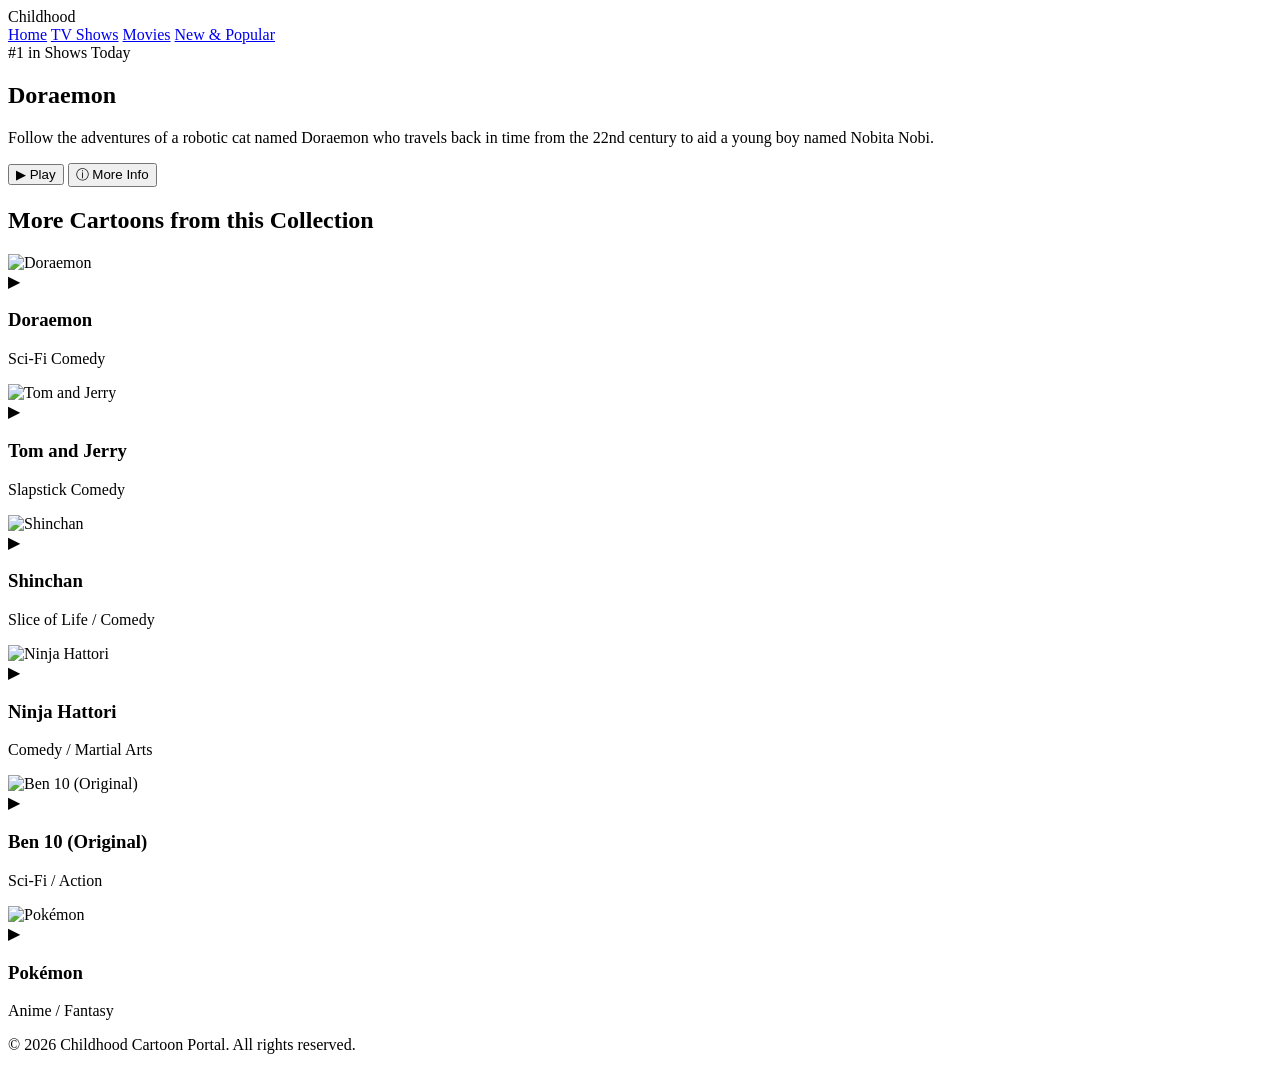
==== index.html @ 496a5c51 "Update index and style and script styles" ====
<!DOCTYPE html>
<html lang="en">
<head>
    <meta charset="UTF-8">
    <meta name="viewport" content="width=device-width, initial-scale=1.0">
    <title id="pageTitle">Childhood - Cartoon Details</title>
    <link rel="stylesheet" href="style.css">
    <link href="https://fonts.googleapis.com/css2?family=Poppins:wght@300;400;600;700&display=swap" rel="stylesheet">
</head>
<body class="netflix-interface">

    <!-- Header Navbar -->
    <header class="navbar netflix-nav">
        <div class="logo">Child<span>hood</span></div>
        <nav class="nav-links">
            <a href="index.html">Home</a>
            <a href="#">TV Shows</a>
            <a href="#">Movies</a>
            <a href="#">New & Popular</a>
        </nav>
    </header>

    <!-- Hero Feature Banner -->
    <section class="hero-banner" id="heroBanner">
        <div class="hero-overlay"></div>
        <div class="hero-content">
            <div class="badge-tag">#1 in Shows Today</div>
            <h1 class="hero-title" id="showTitle">Loading...</h1>
            <p class="hero-description" id="showDescription">Loading details...</p>
            
            <div class="hero-buttons">
                <button class="btn btn-play" id="playBtn">▶ Play</button>
                <button class="btn btn-info" id="moreInfoBtn">ⓘ More Info</button>
            </div>
        </div>
    </section>

    <!-- Dynamic Section for More Shows from Same Category -->
    <section class="content-area netflix-content">
        <div class="cartoon-section">
            <h2 class="section-title" id="categoryTitle">More Shows</h2>
            <div class="cartoon-grid" id="relatedGrid"></div>
        </div>
    </section>

    <footer class="footer">
        <p>&copy; 2026 Childhood Cartoon Portal. All rights reserved.</p>
    </footer>

    <script src="script.js"></script>
    <script>
        window.addEventListener('DOMContentLoaded', () => {
            initShowPage();
        });
    </script>
</body>
</html>
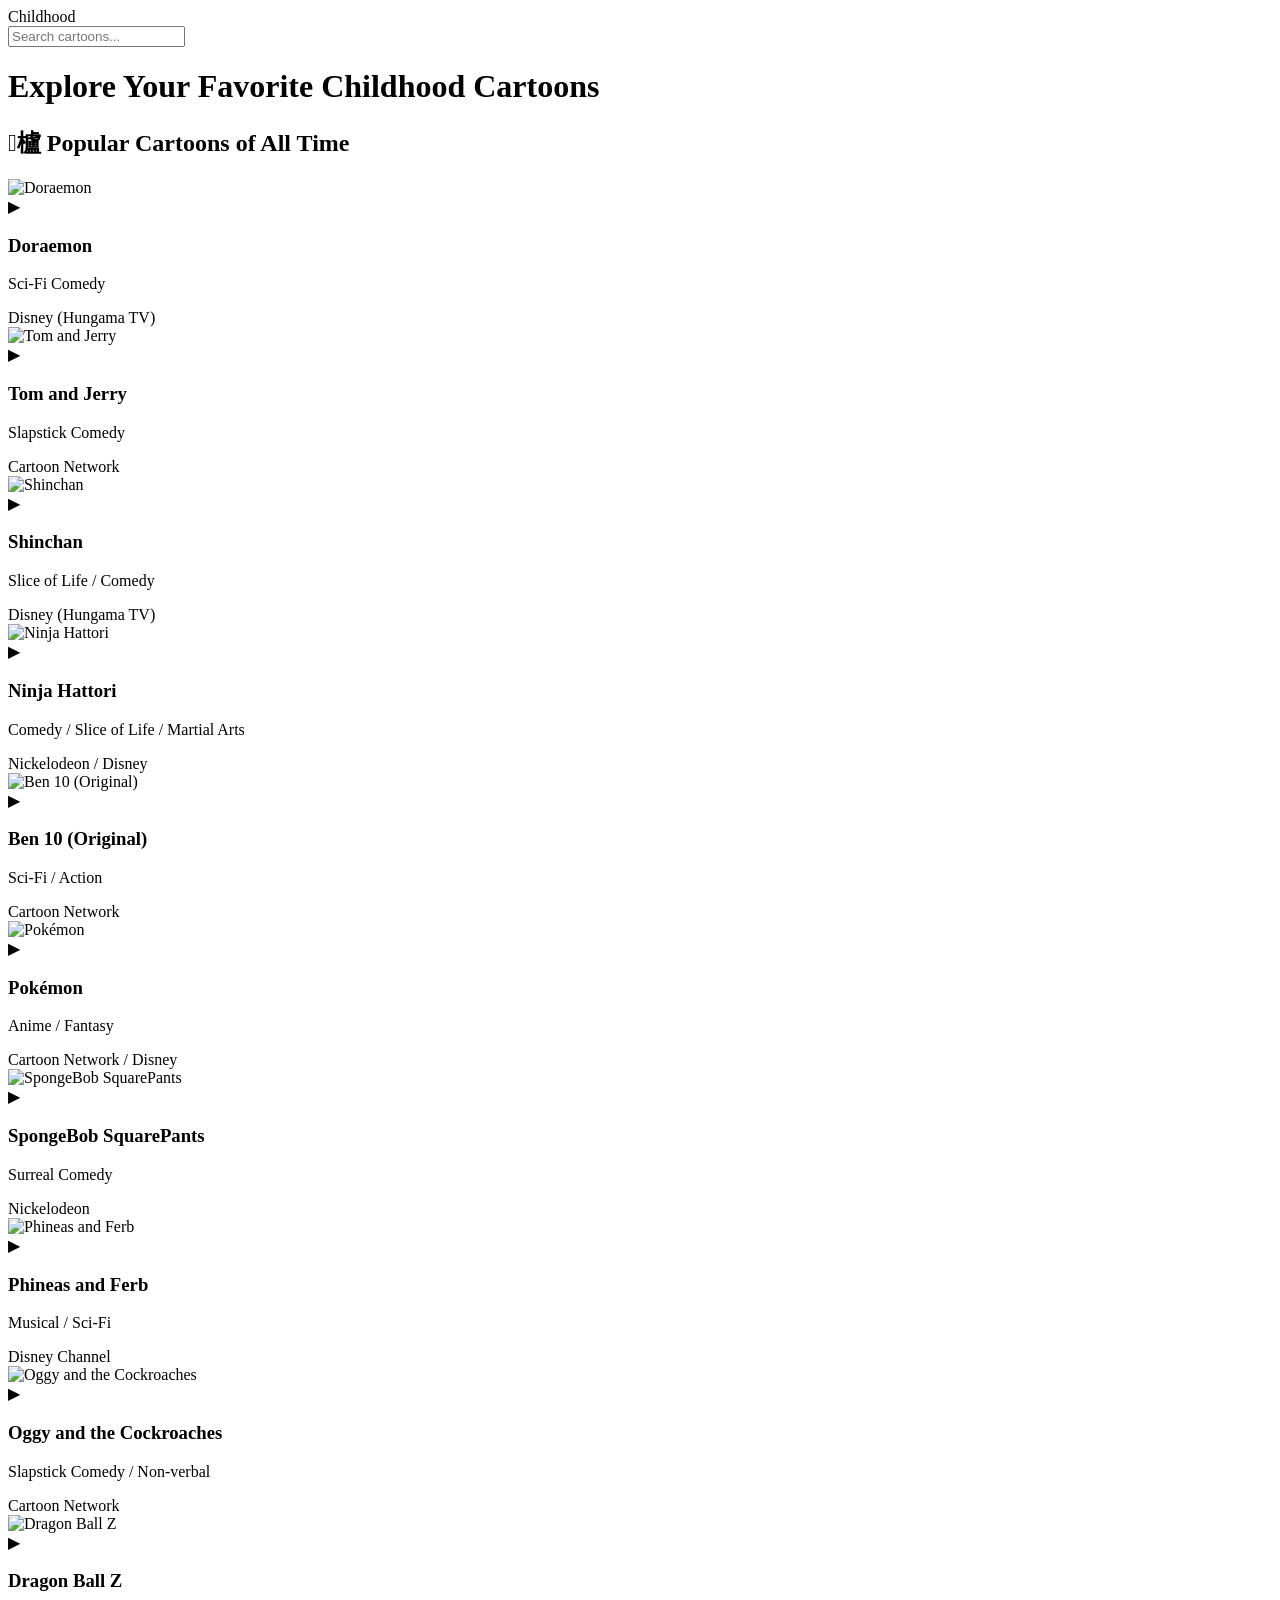
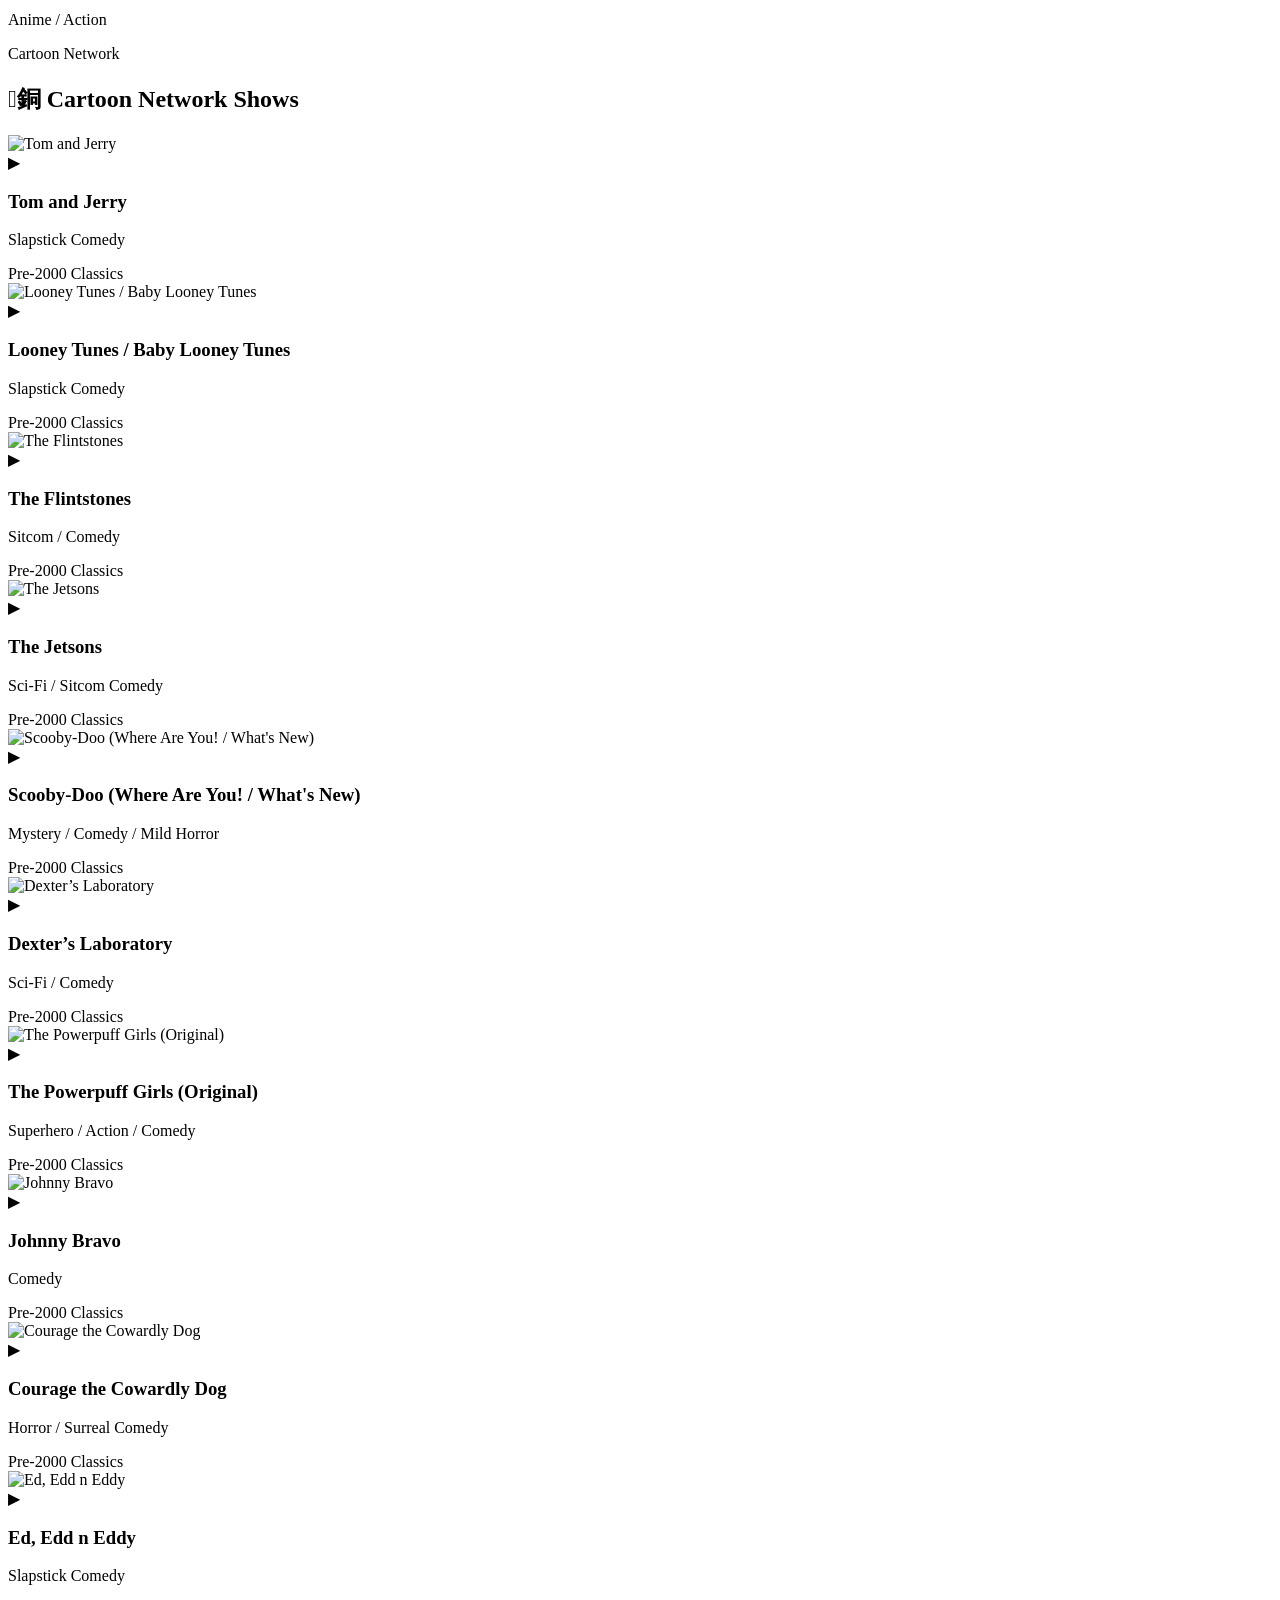
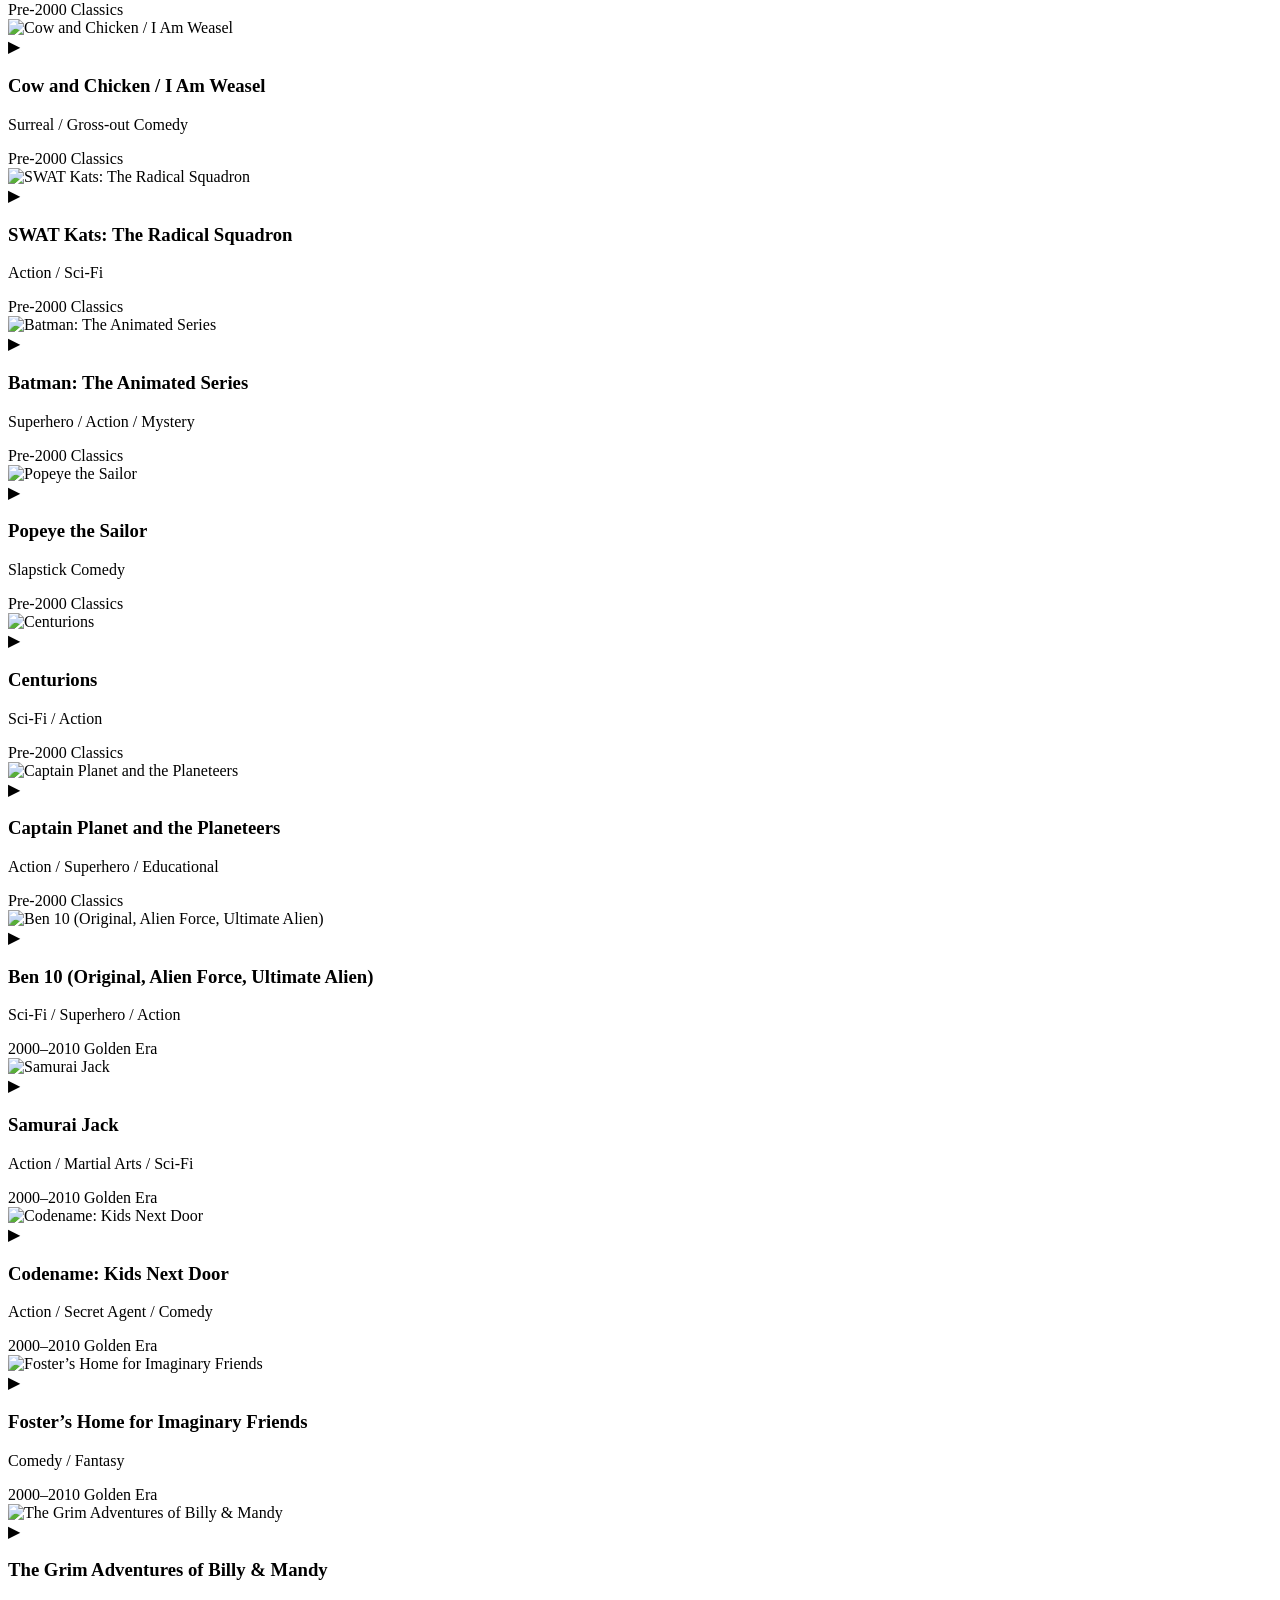
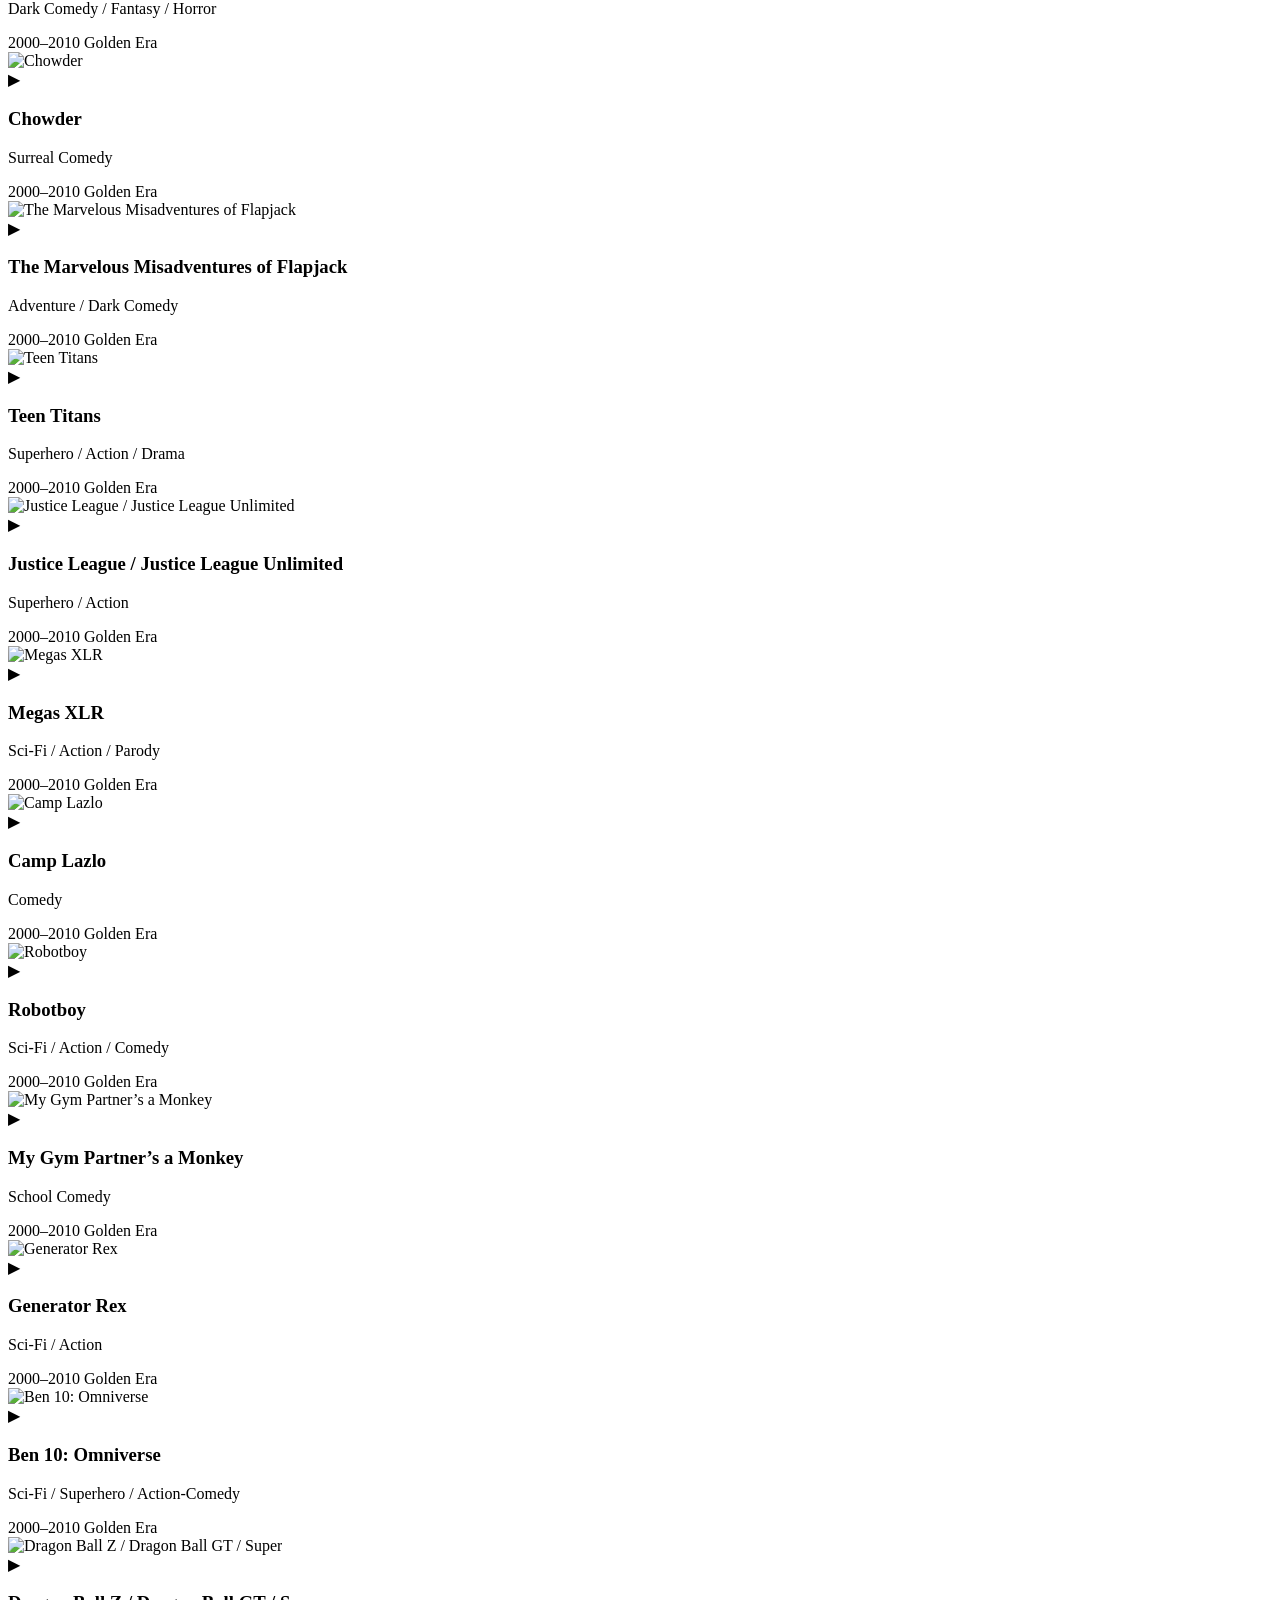
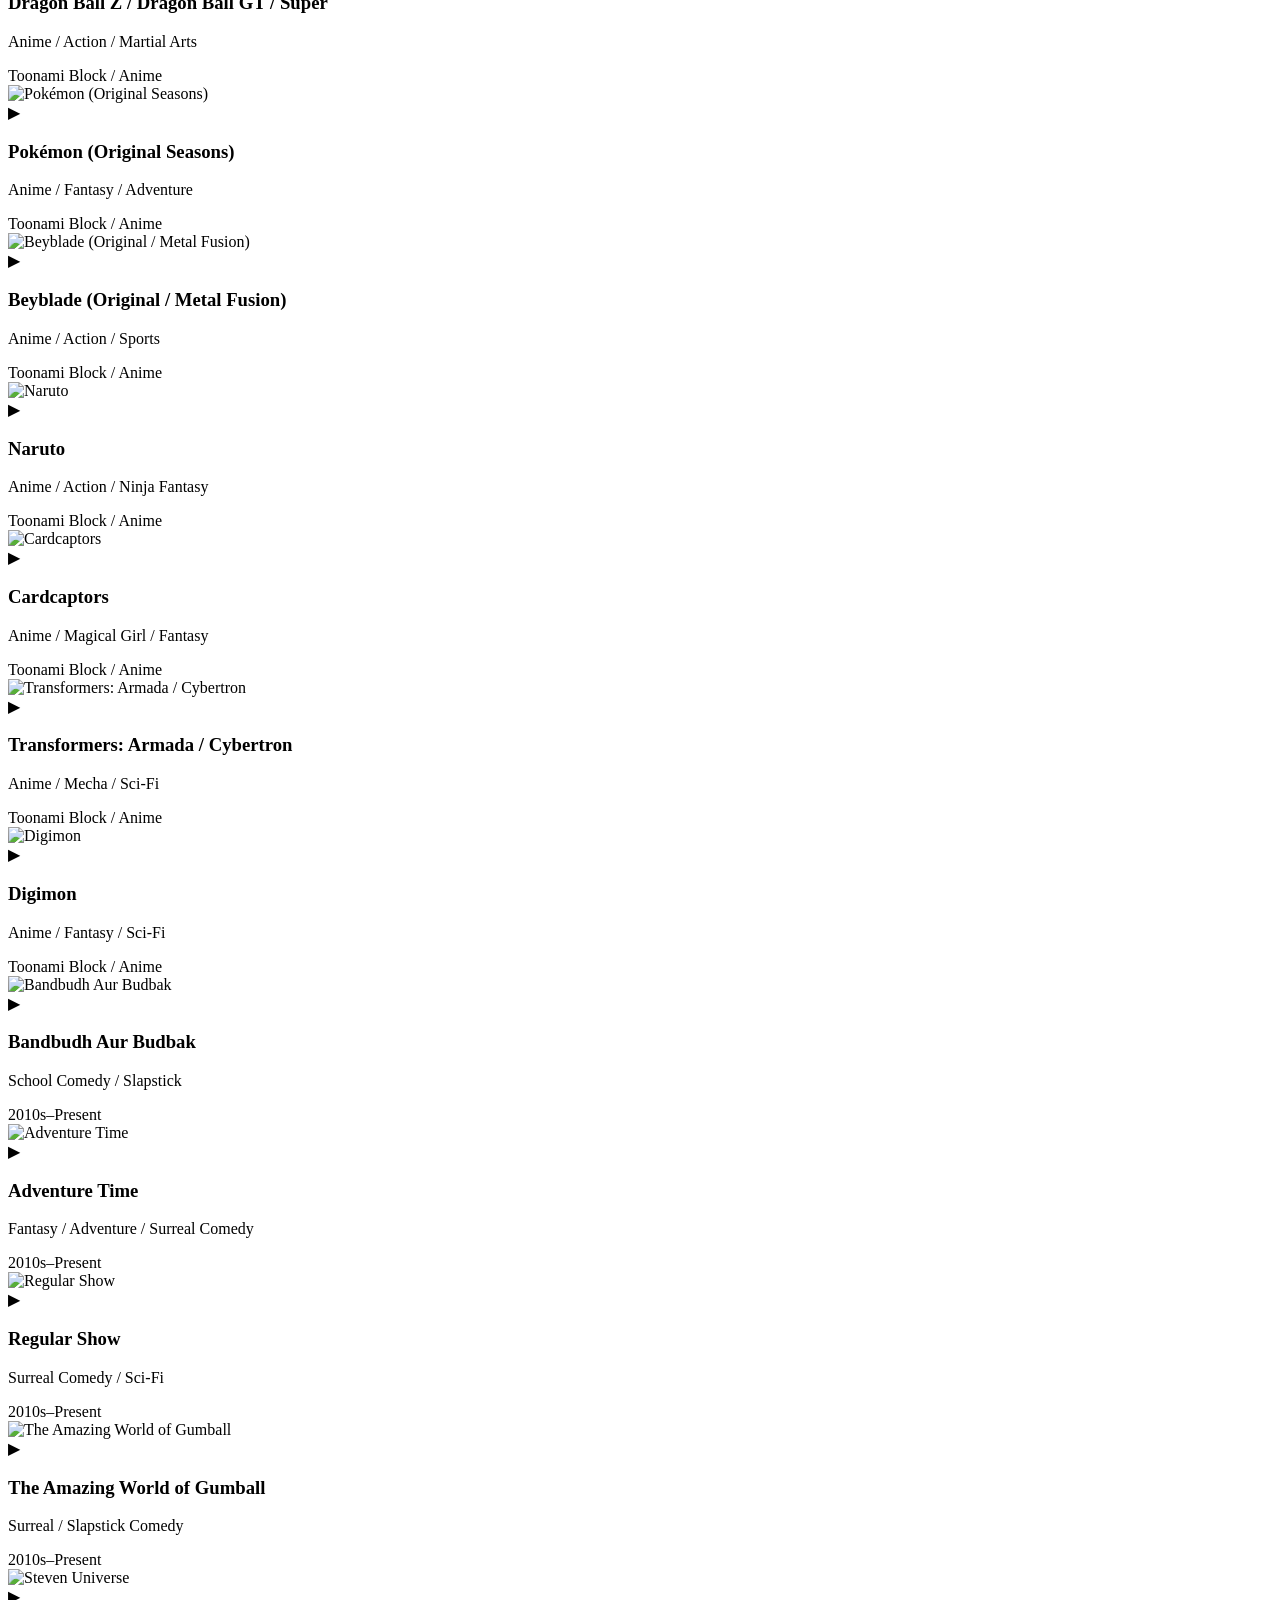
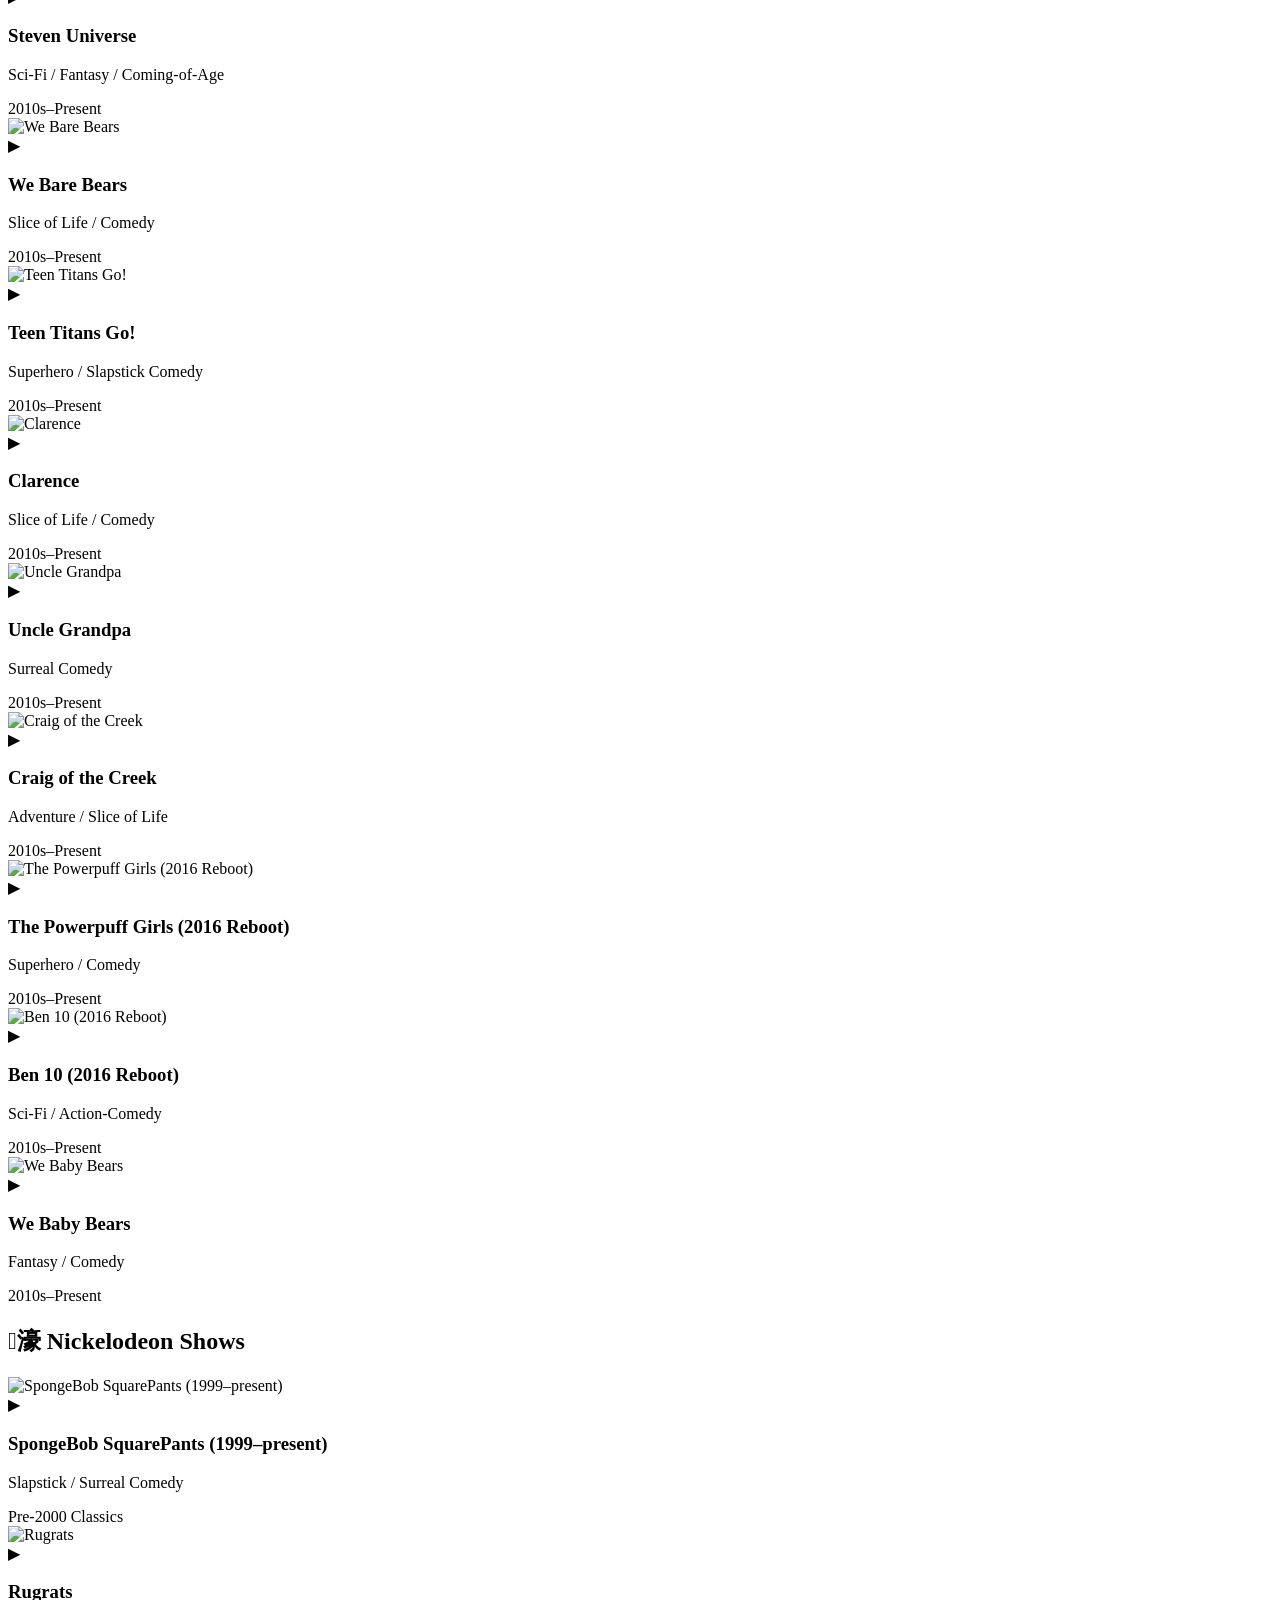
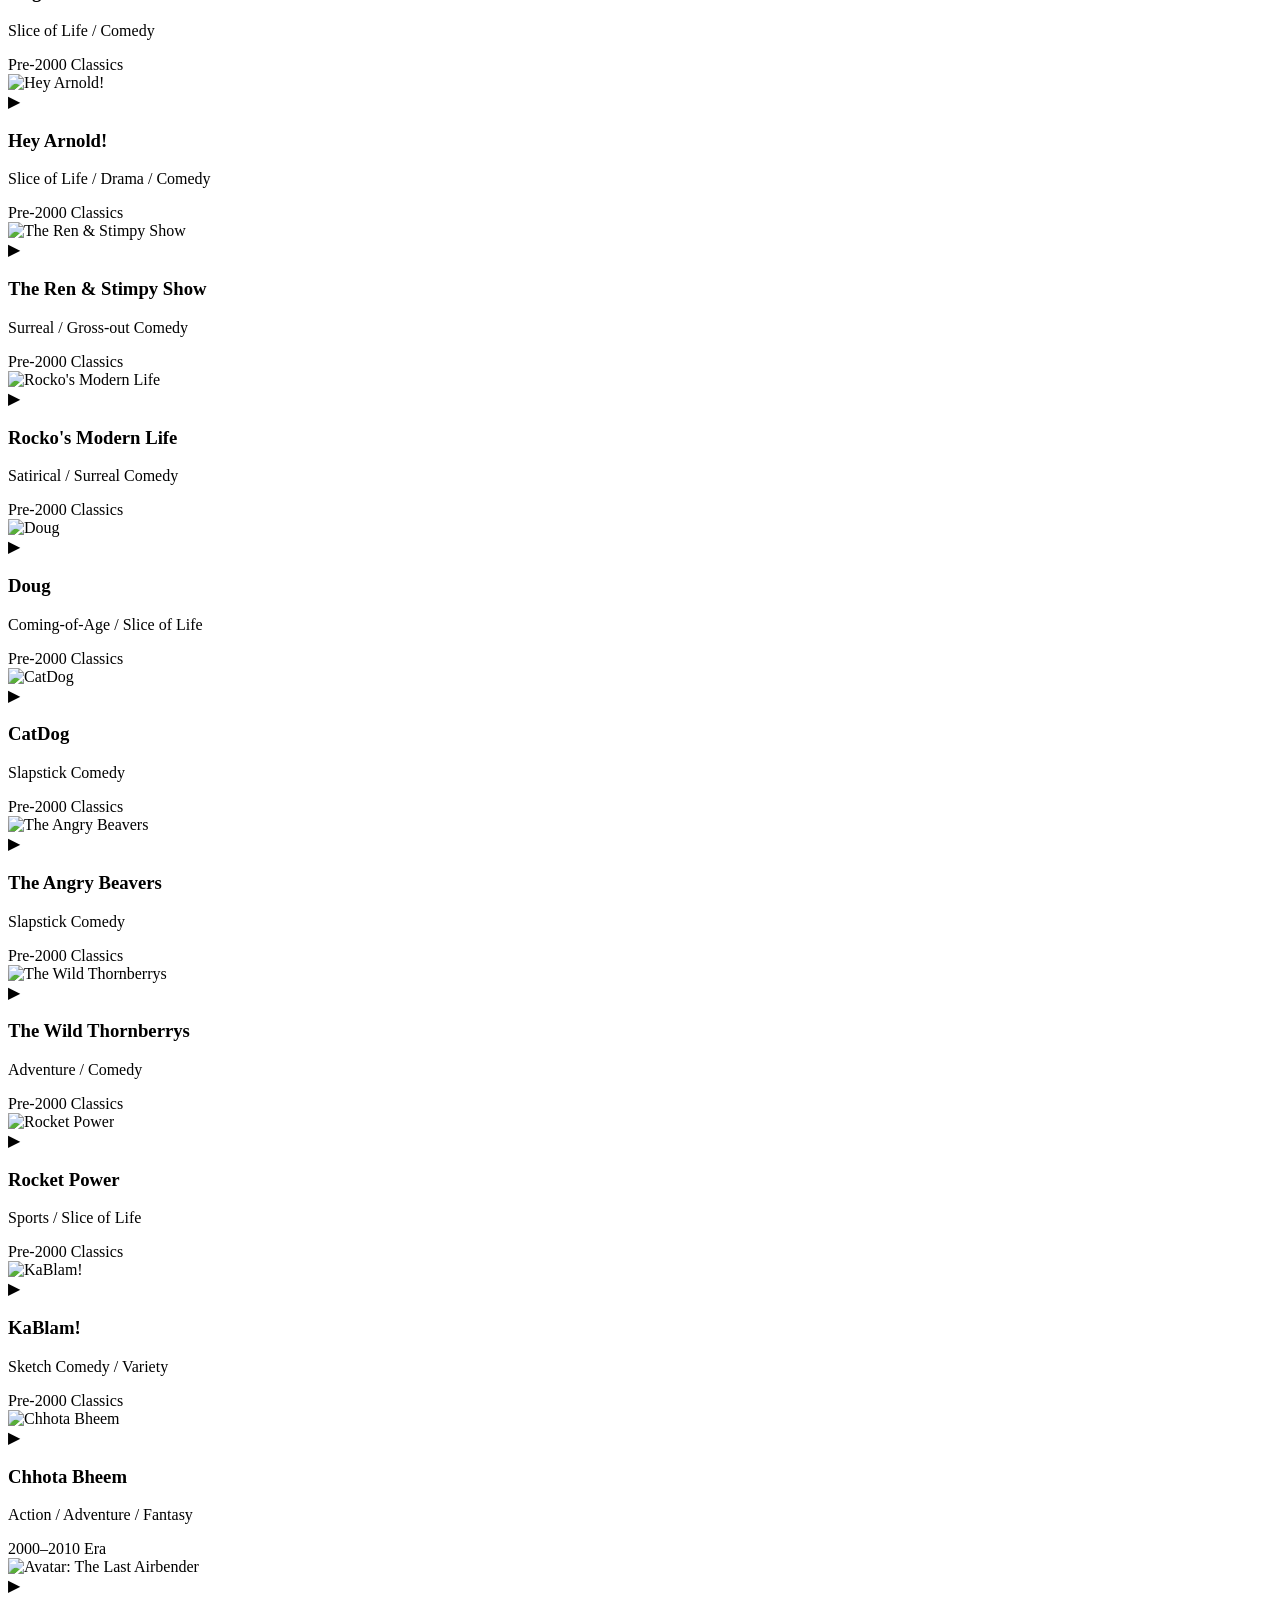
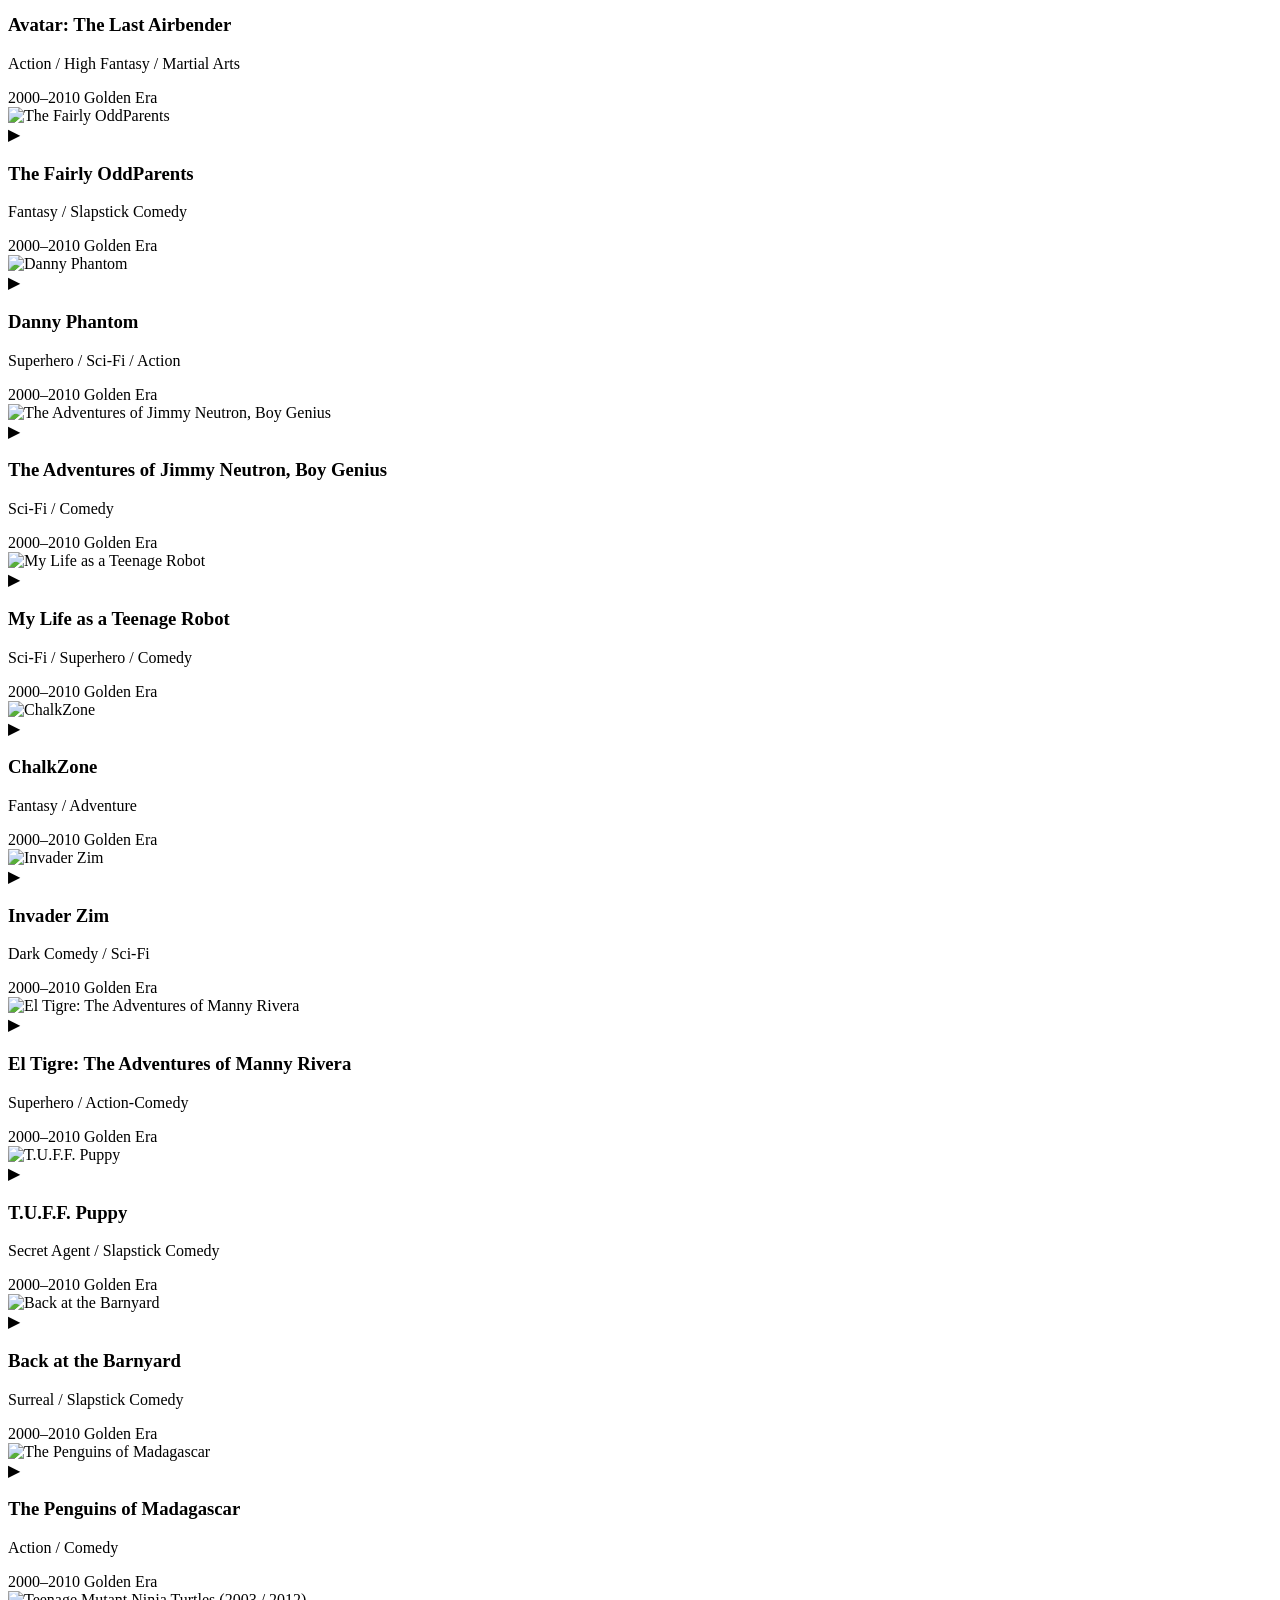
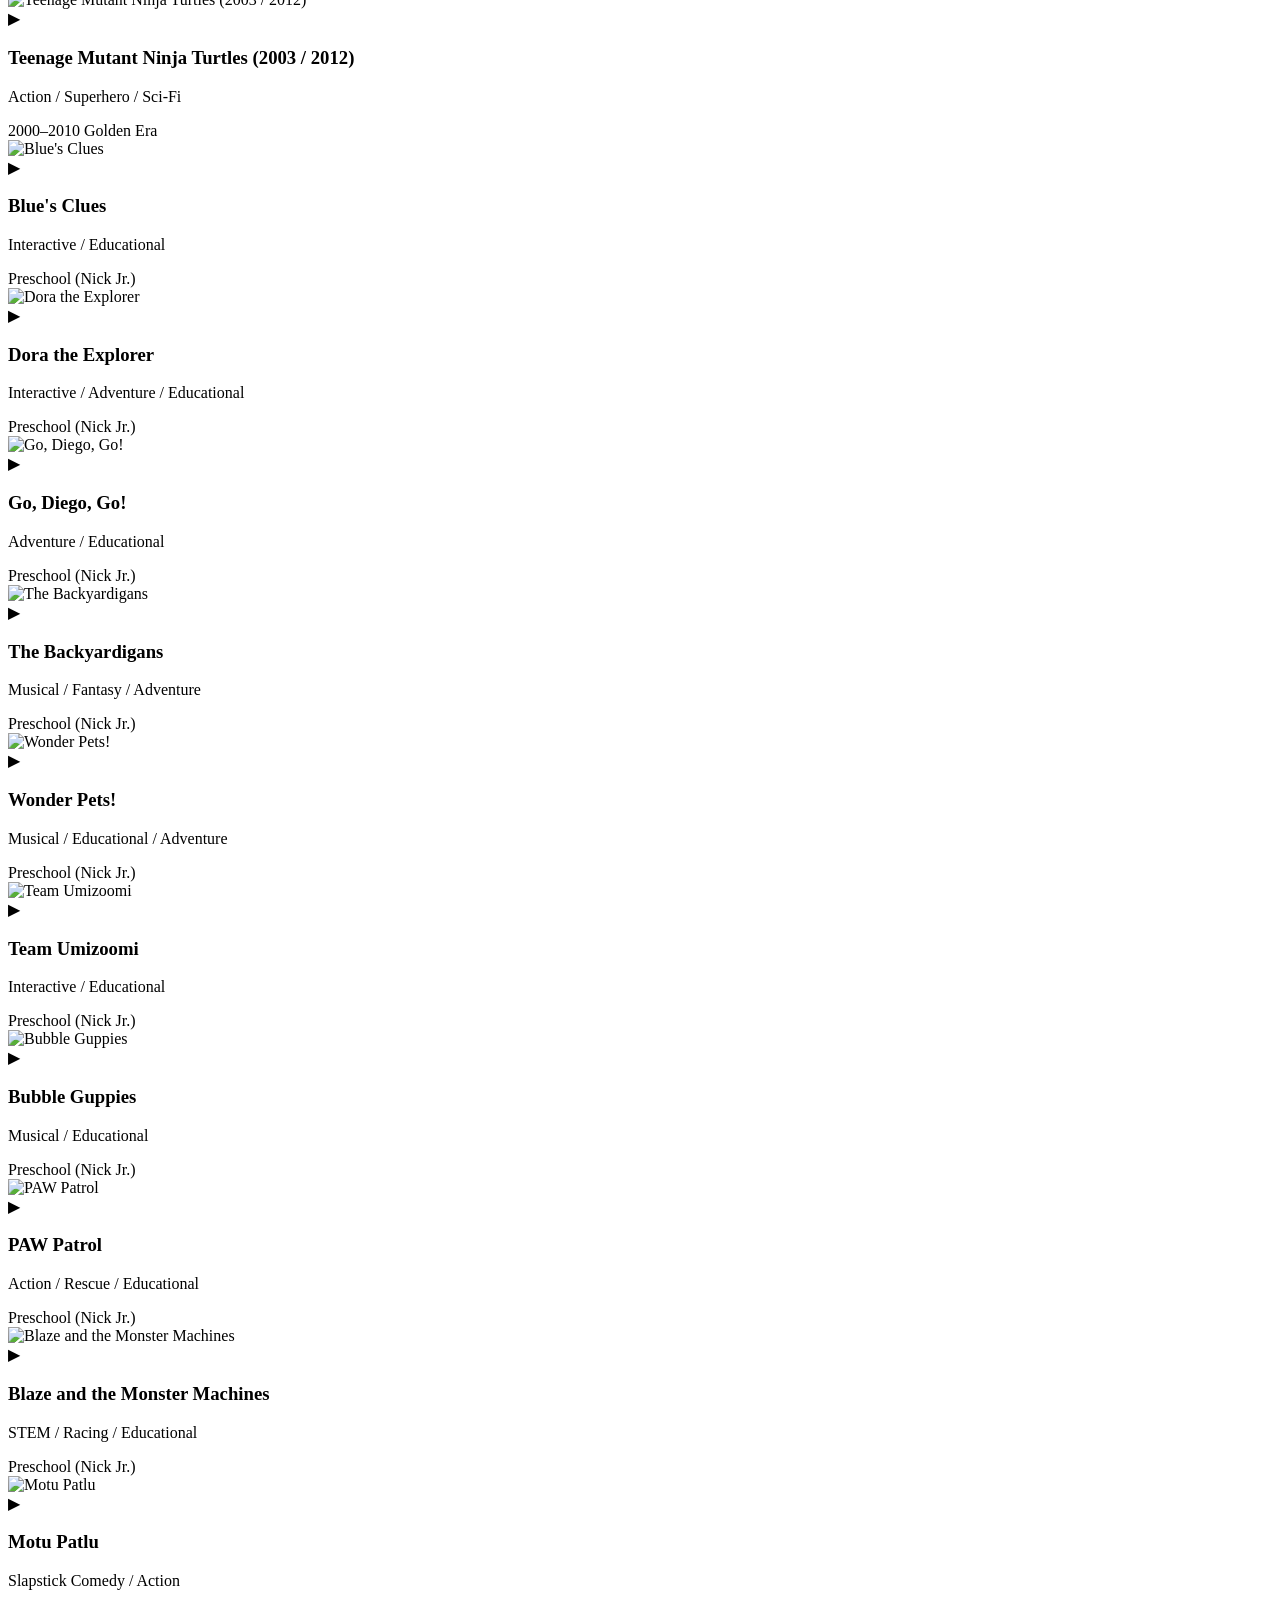
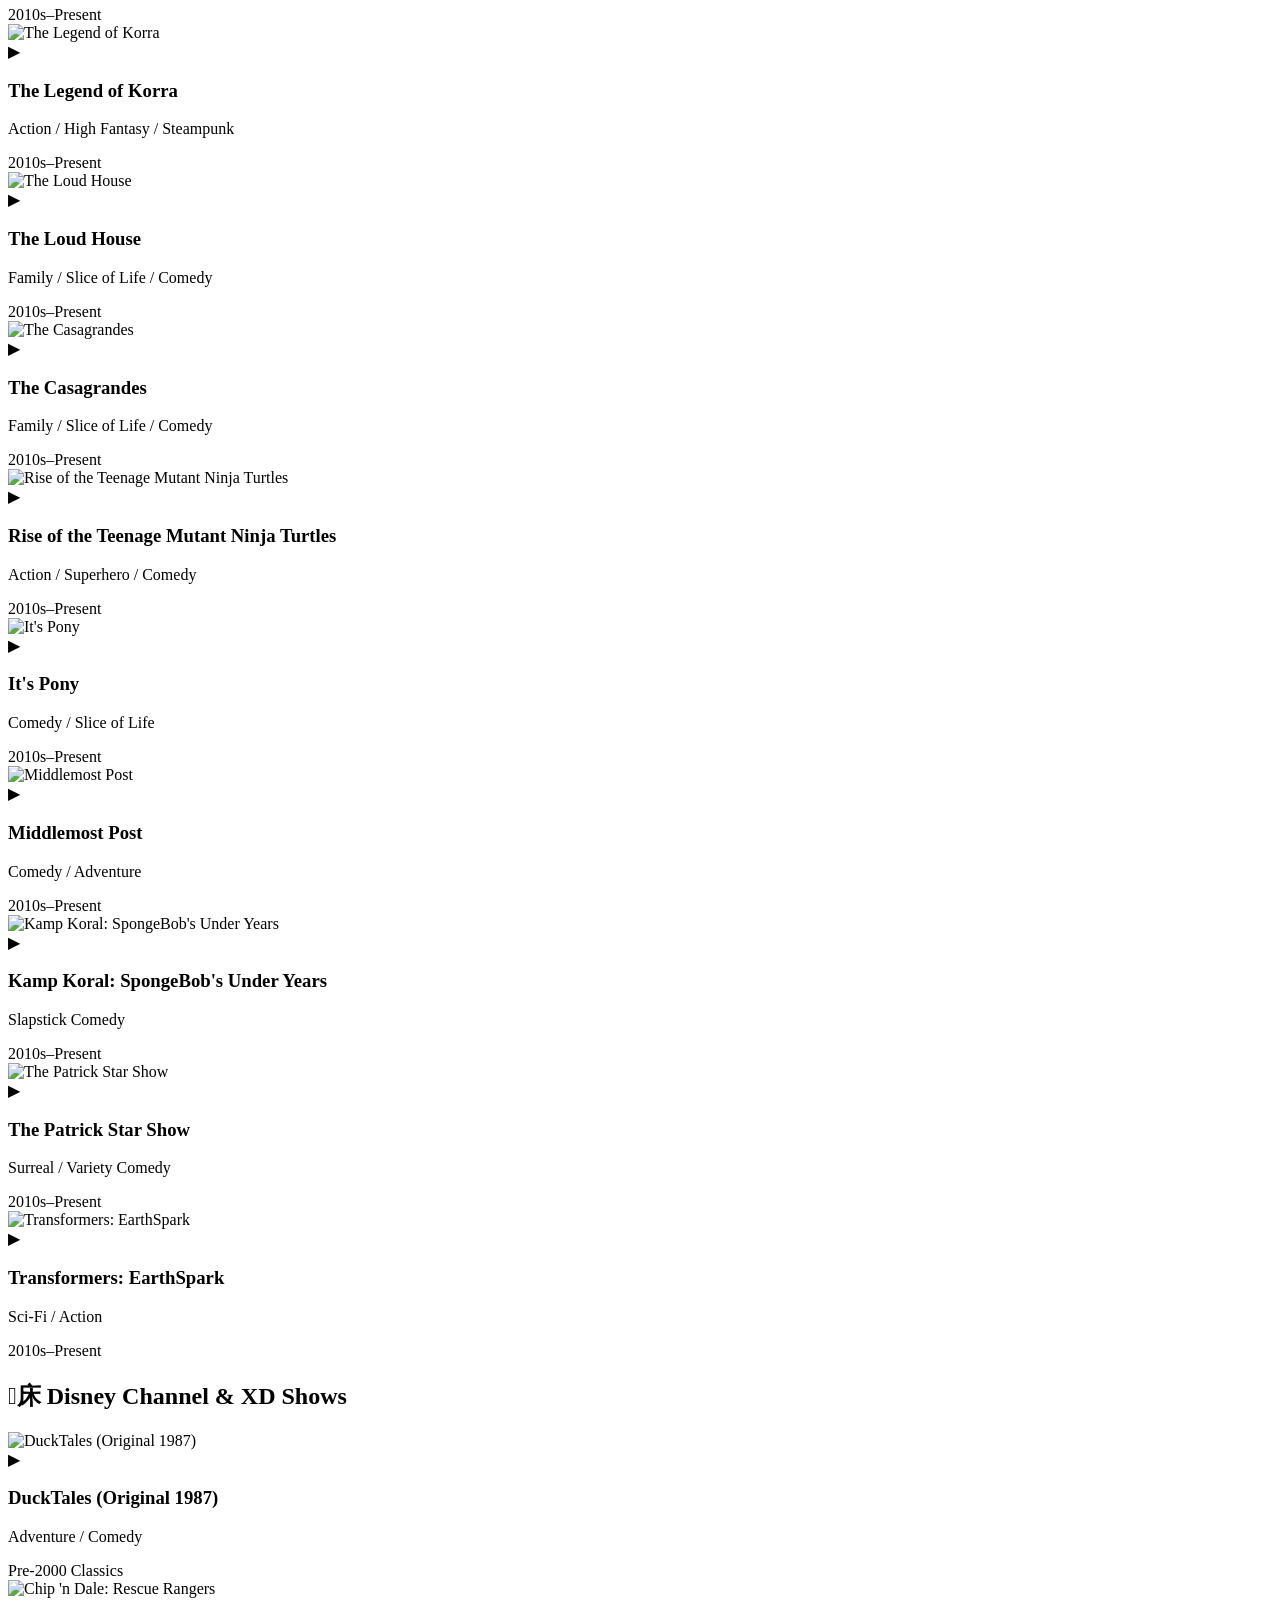
==== commit 1670357a: "Update index and style and script styles" ====
--- a/index.html
+++ b/index.html
@@ -3,55 +3,67 @@
 <head>
     <meta charset="UTF-8">
     <meta name="viewport" content="width=device-width, initial-scale=1.0">
-    <title id="pageTitle">Childhood - Cartoon Details</title>
+    <title>Childhood - Cartoon Portal</title>
     <link rel="stylesheet" href="style.css">
     <link href="https://fonts.googleapis.com/css2?family=Poppins:wght@300;400;600;700&display=swap" rel="stylesheet">
 </head>
-<body class="netflix-interface">
+<body>
 
     <!-- Header Navbar -->
-    <header class="navbar netflix-nav">
+    <header class="navbar">
         <div class="logo">Child<span>hood</span></div>
-        <nav class="nav-links">
-            <a href="index.html">Home</a>
-            <a href="#">TV Shows</a>
-            <a href="#">Movies</a>
-            <a href="#">New & Popular</a>
-        </nav>
+        <div class="search-box">
+            <input type="text" id="searchInput" placeholder="Search cartoons..." onkeyup="handleSearch()">
+        </div>
     </header>
 
-    <!-- Hero Feature Banner -->
-    <section class="hero-banner" id="heroBanner">
-        <div class="hero-overlay"></div>
-        <div class="hero-content">
-            <div class="badge-tag">#1 in Shows Today</div>
-            <h1 class="hero-title" id="showTitle">Loading...</h1>
-            <p class="hero-description" id="showDescription">Loading details...</p>
-            
-            <div class="hero-buttons">
-                <button class="btn btn-play" id="playBtn">▶ Play</button>
-                <button class="btn btn-info" id="moreInfoBtn">ⓘ More Info</button>
+    <!-- Main Content Area -->
+    <main class="content-area">
+
+        <!-- Main Page Heading -->
+        <h1 class="main-heading">Explore Your Favorite Childhood Cartoons</h1>
+
+        <!-- Popular Cartoons Section -->
+        <section class="cartoon-section" id="section-popular">
+            <h2 class="section-title">櫨 Popular Cartoons of All Time</h2>
+            <div class="cartoon-grid" id="grid-popular"></div>
+        </section>
+
+        <!-- Cartoon Network Section -->
+        <section class="cartoon-section" id="section-cartoon-network">
+            <h2 class="section-title">銅 Cartoon Network Shows</h2>
+            <div class="cartoon-grid" id="grid-cartoon-network"></div>
+        </section>
+
+        <!-- Nickelodeon Section -->
+        <section class="cartoon-section" id="section-nickelodeon">
+            <h2 class="section-title">濠 Nickelodeon Shows</h2>
+            <div class="cartoon-grid" id="grid-nickelodeon"></div>
+        </section>
+
+        <!-- Disney Section -->
+        <section class="cartoon-section" id="section-disney">
+            <h2 class="section-title">床 Disney Channel & XD Shows</h2>
+            <div class="cartoon-grid" id="grid-disney"></div>
+        </section>
+
+    </main>
+
+    <!-- Video Player Modal -->
+    <div id="videoModal" class="modal">
+        <div class="modal-content">
+            <span class="close-btn" onclick="closePlayer()">&times;</span>
+            <h2 id="playerTitle">Now Playing</h2>
+            <div class="video-container">
+                <iframe id="videoPlayer" src="" frameborder="0" allow="autoplay; encrypted-media" allowfullscreen></iframe>
             </div>
         </div>
-    </section>
-
-    <!-- Dynamic Section for More Shows from Same Category -->
-    <section class="content-area netflix-content">
-        <div class="cartoon-section">
-            <h2 class="section-title" id="categoryTitle">More Shows</h2>
-            <div class="cartoon-grid" id="relatedGrid"></div>
-        </div>
-    </section>
-
+    </div>
+<!-- Footer Section -->
     <footer class="footer">
         <p>&copy; 2026 Childhood Cartoon Portal. All rights reserved.</p>
+        <p class="footer-disclaimer">Disclaimer: All cartoon character rights, images, and embedded videos belong to their respective creators and networks.</p>
     </footer>
-
     <script src="script.js"></script>
-    <script>
-        window.addEventListener('DOMContentLoaded', () => {
-            initShowPage();
-        });
-    </script>
 </body>
-</html>+</html>
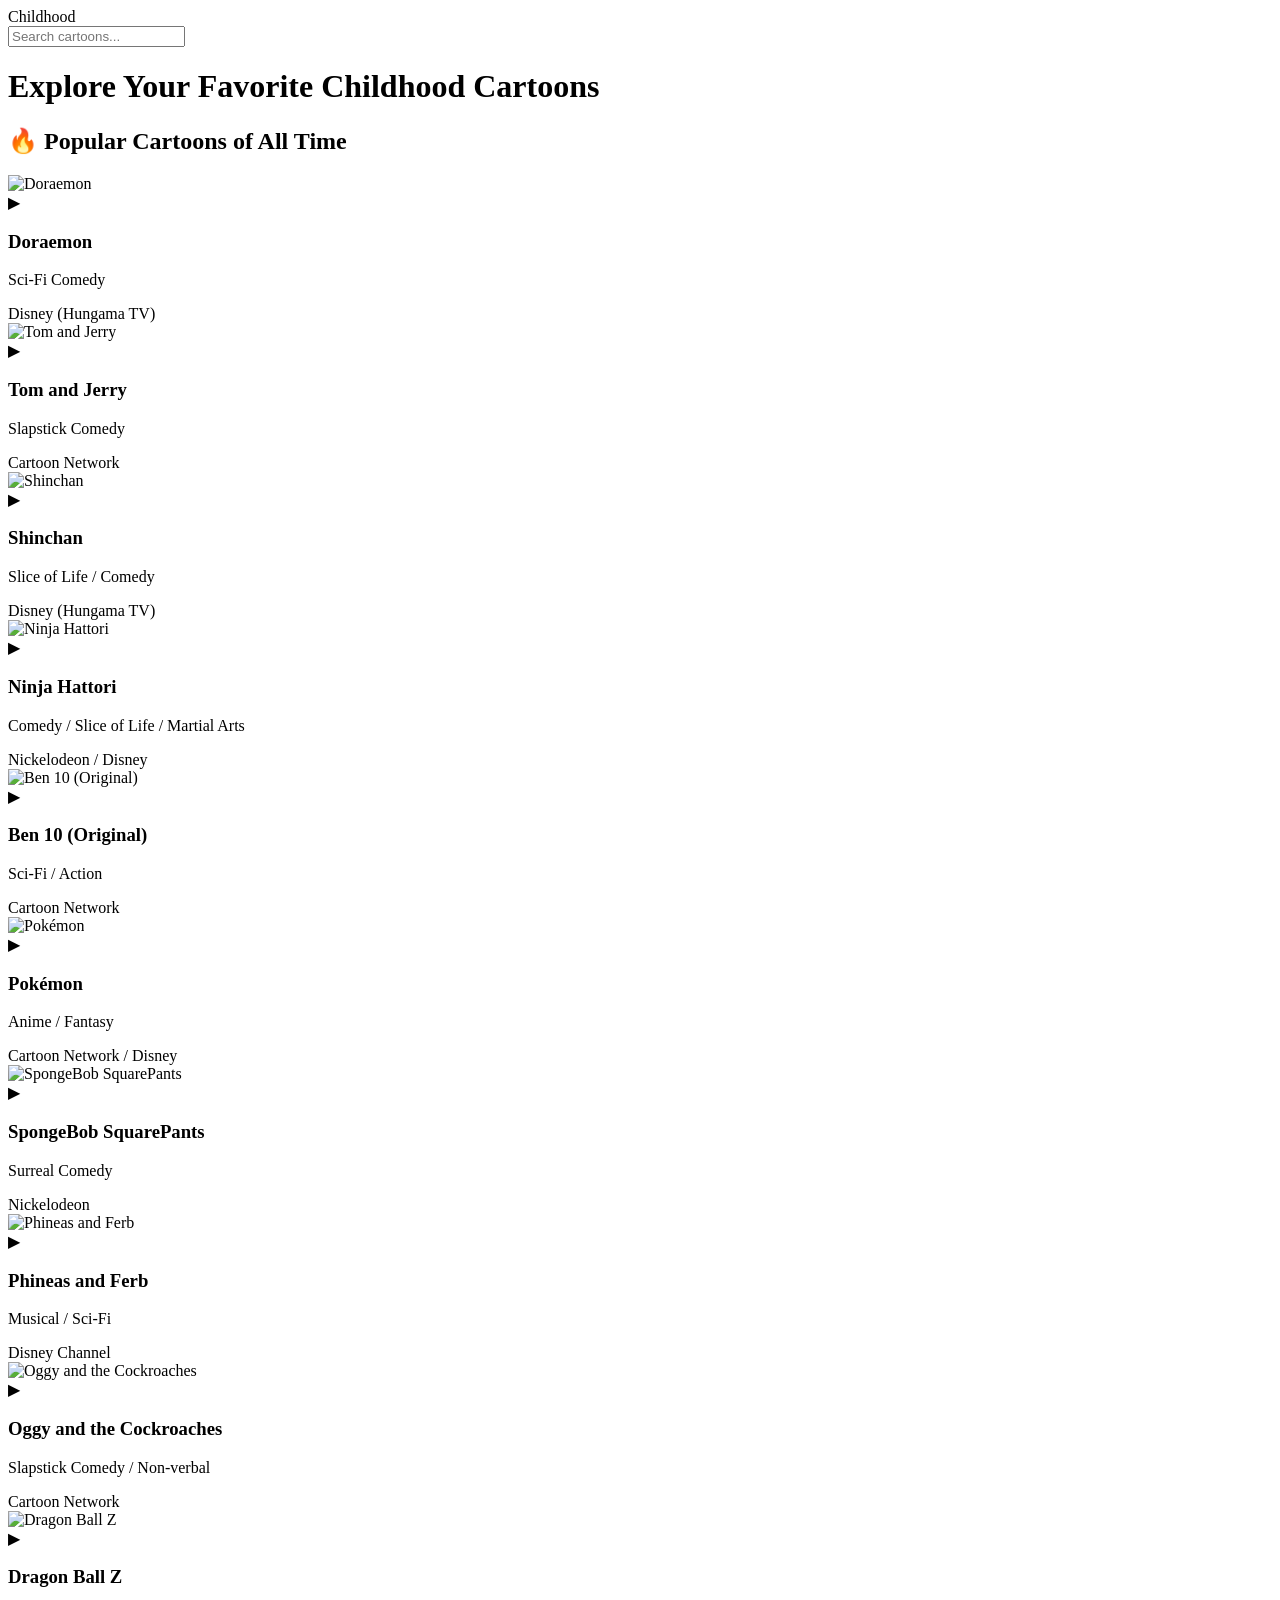
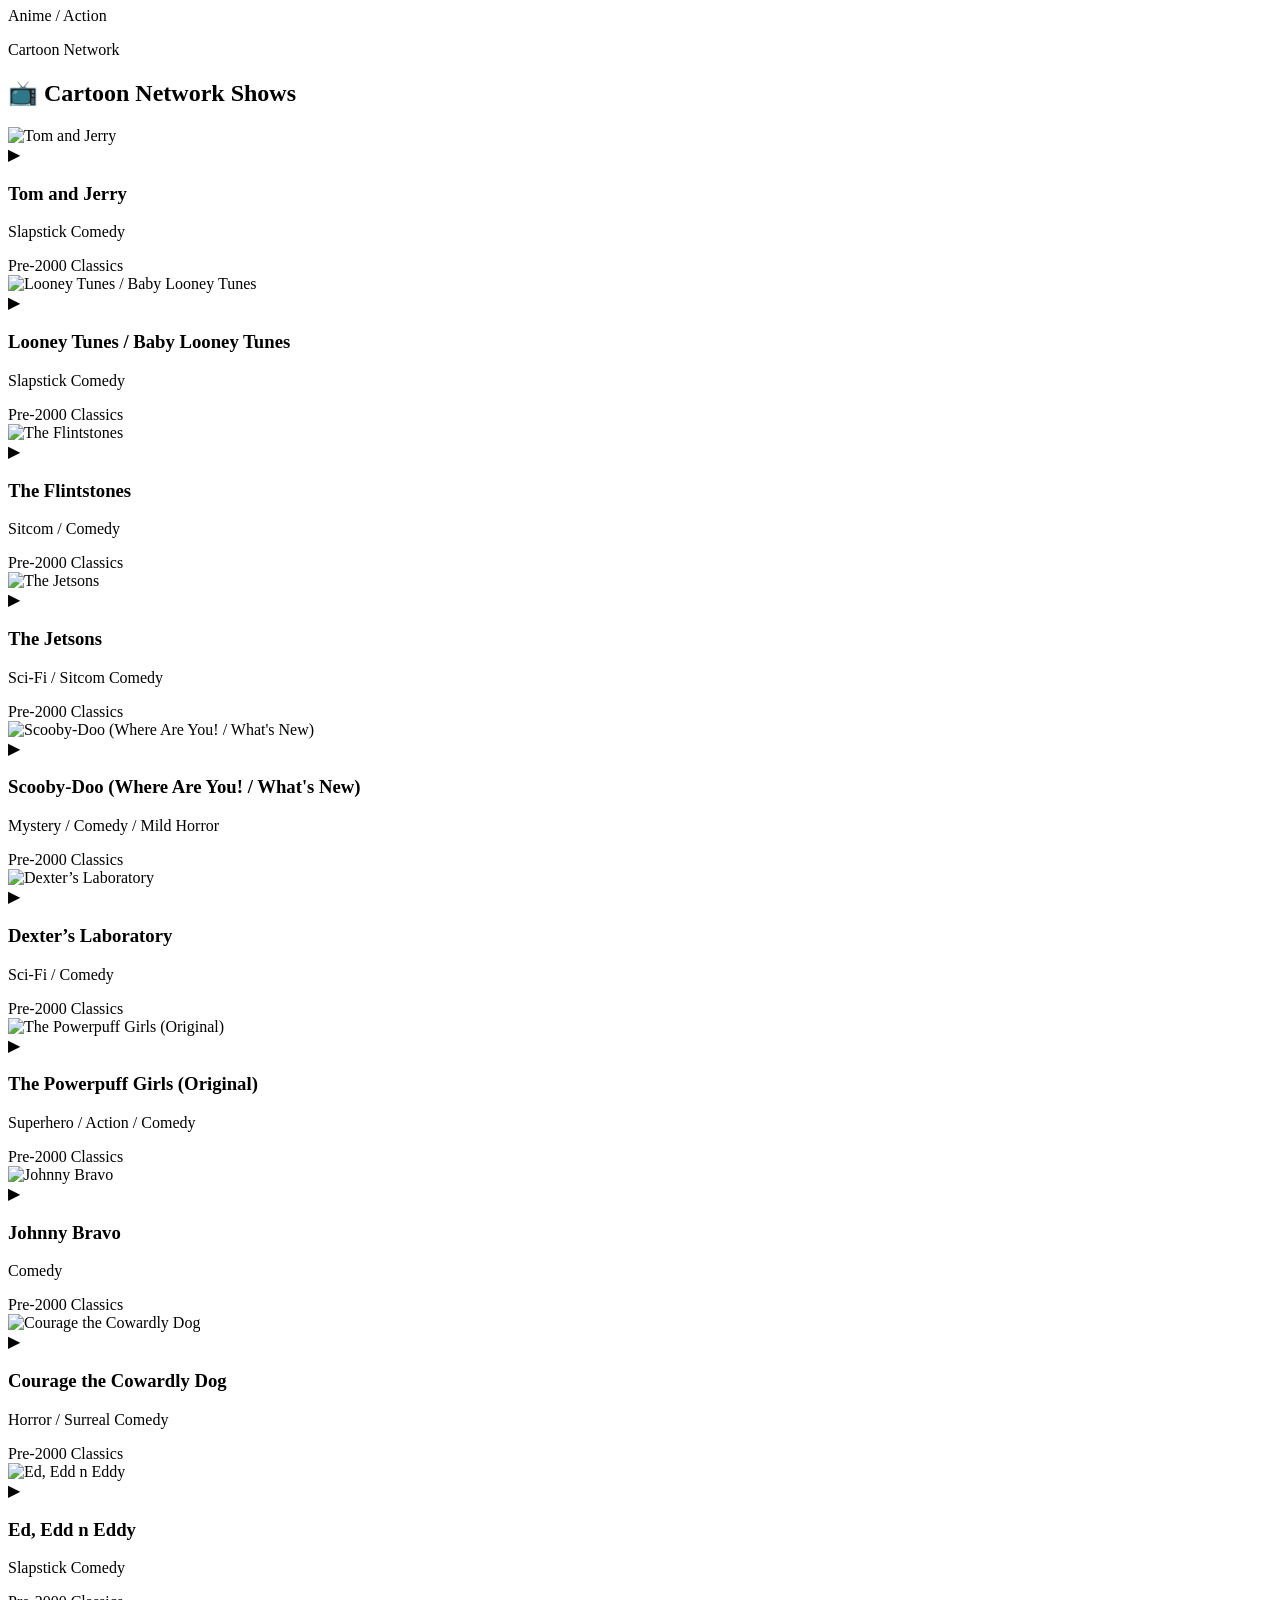
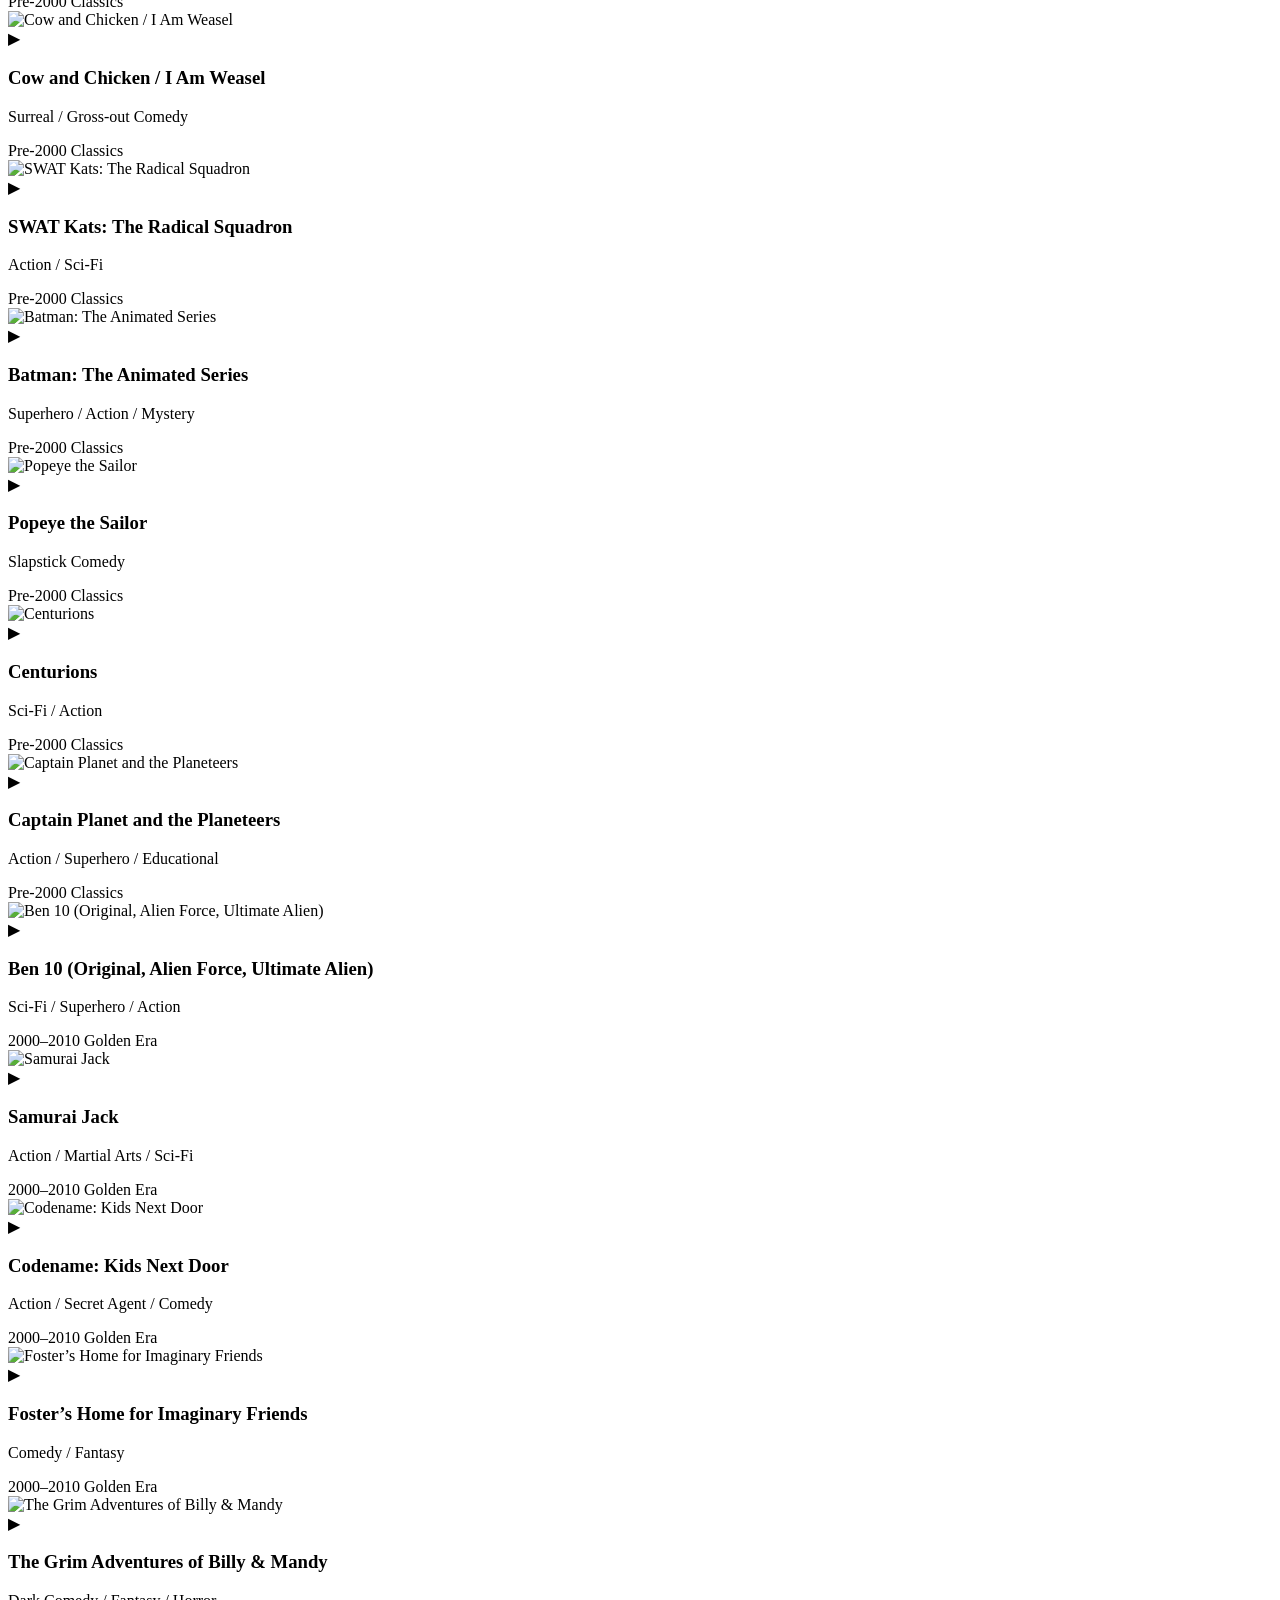
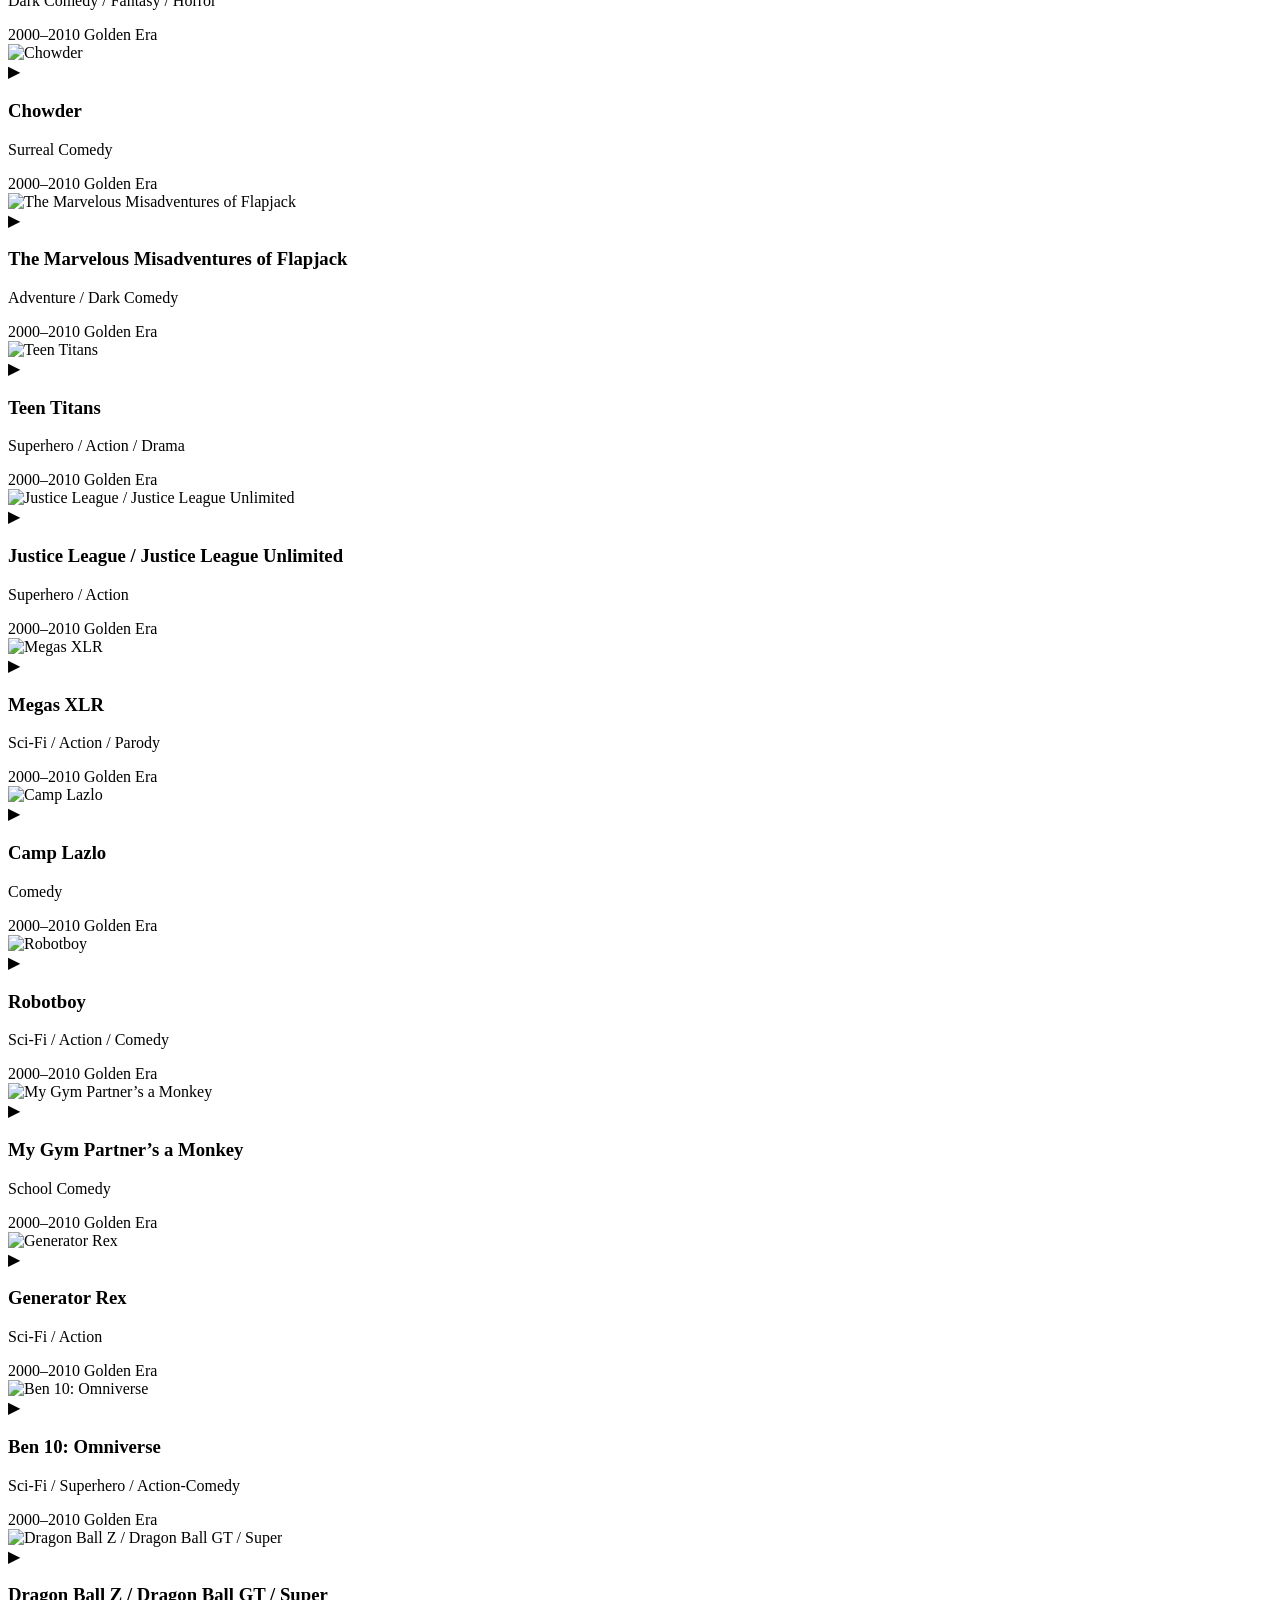
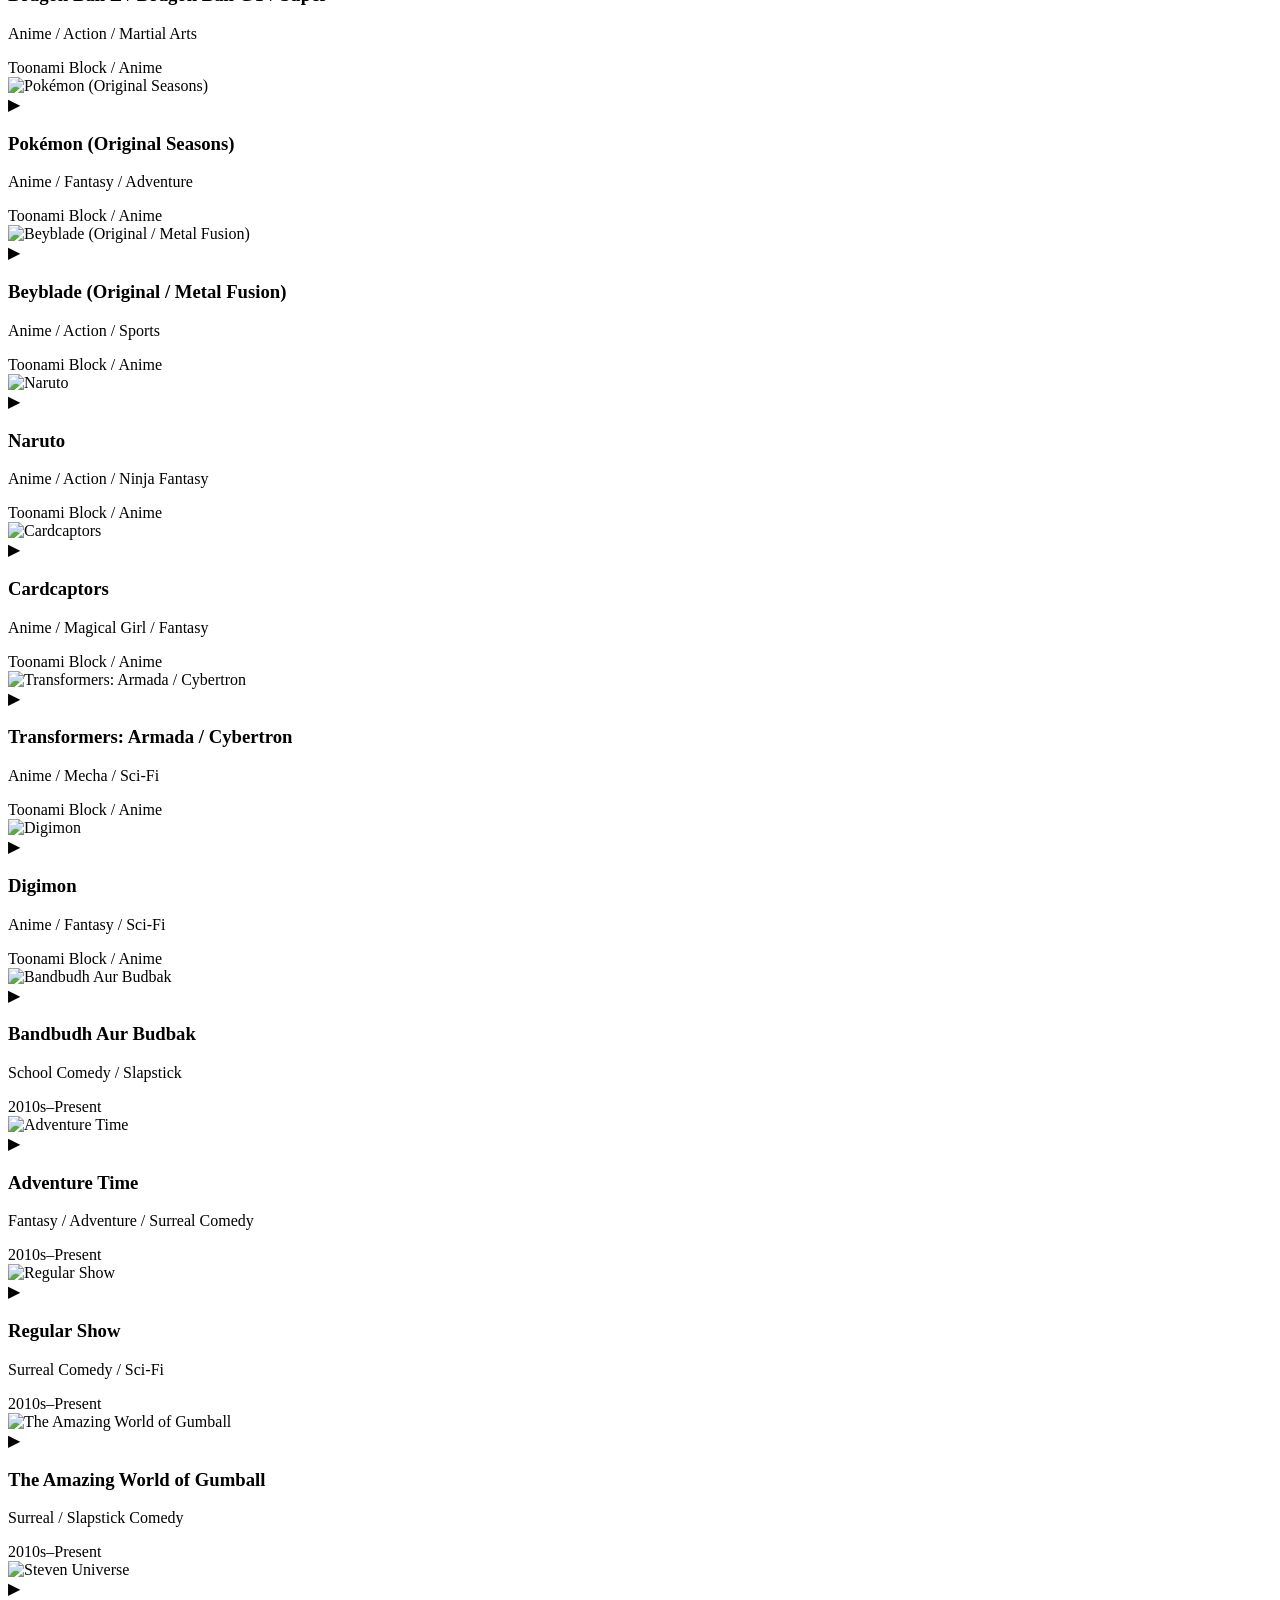
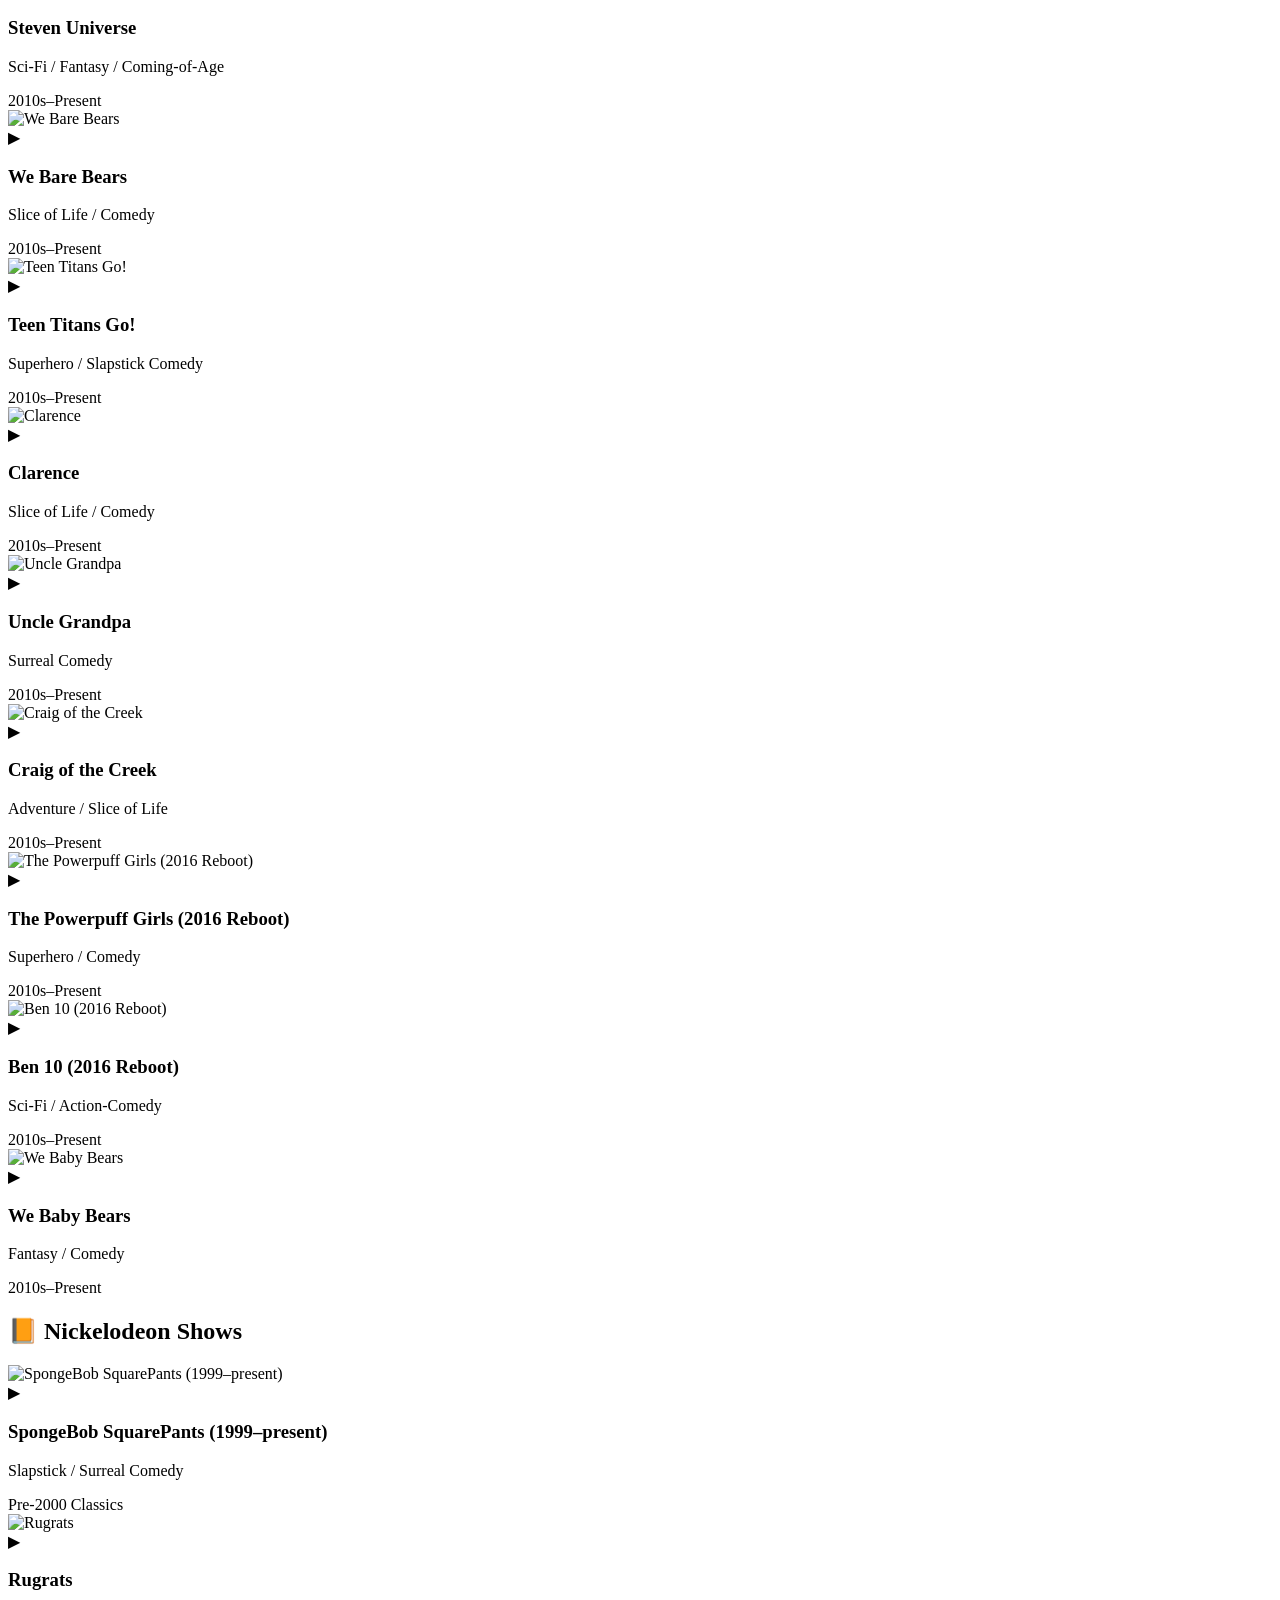
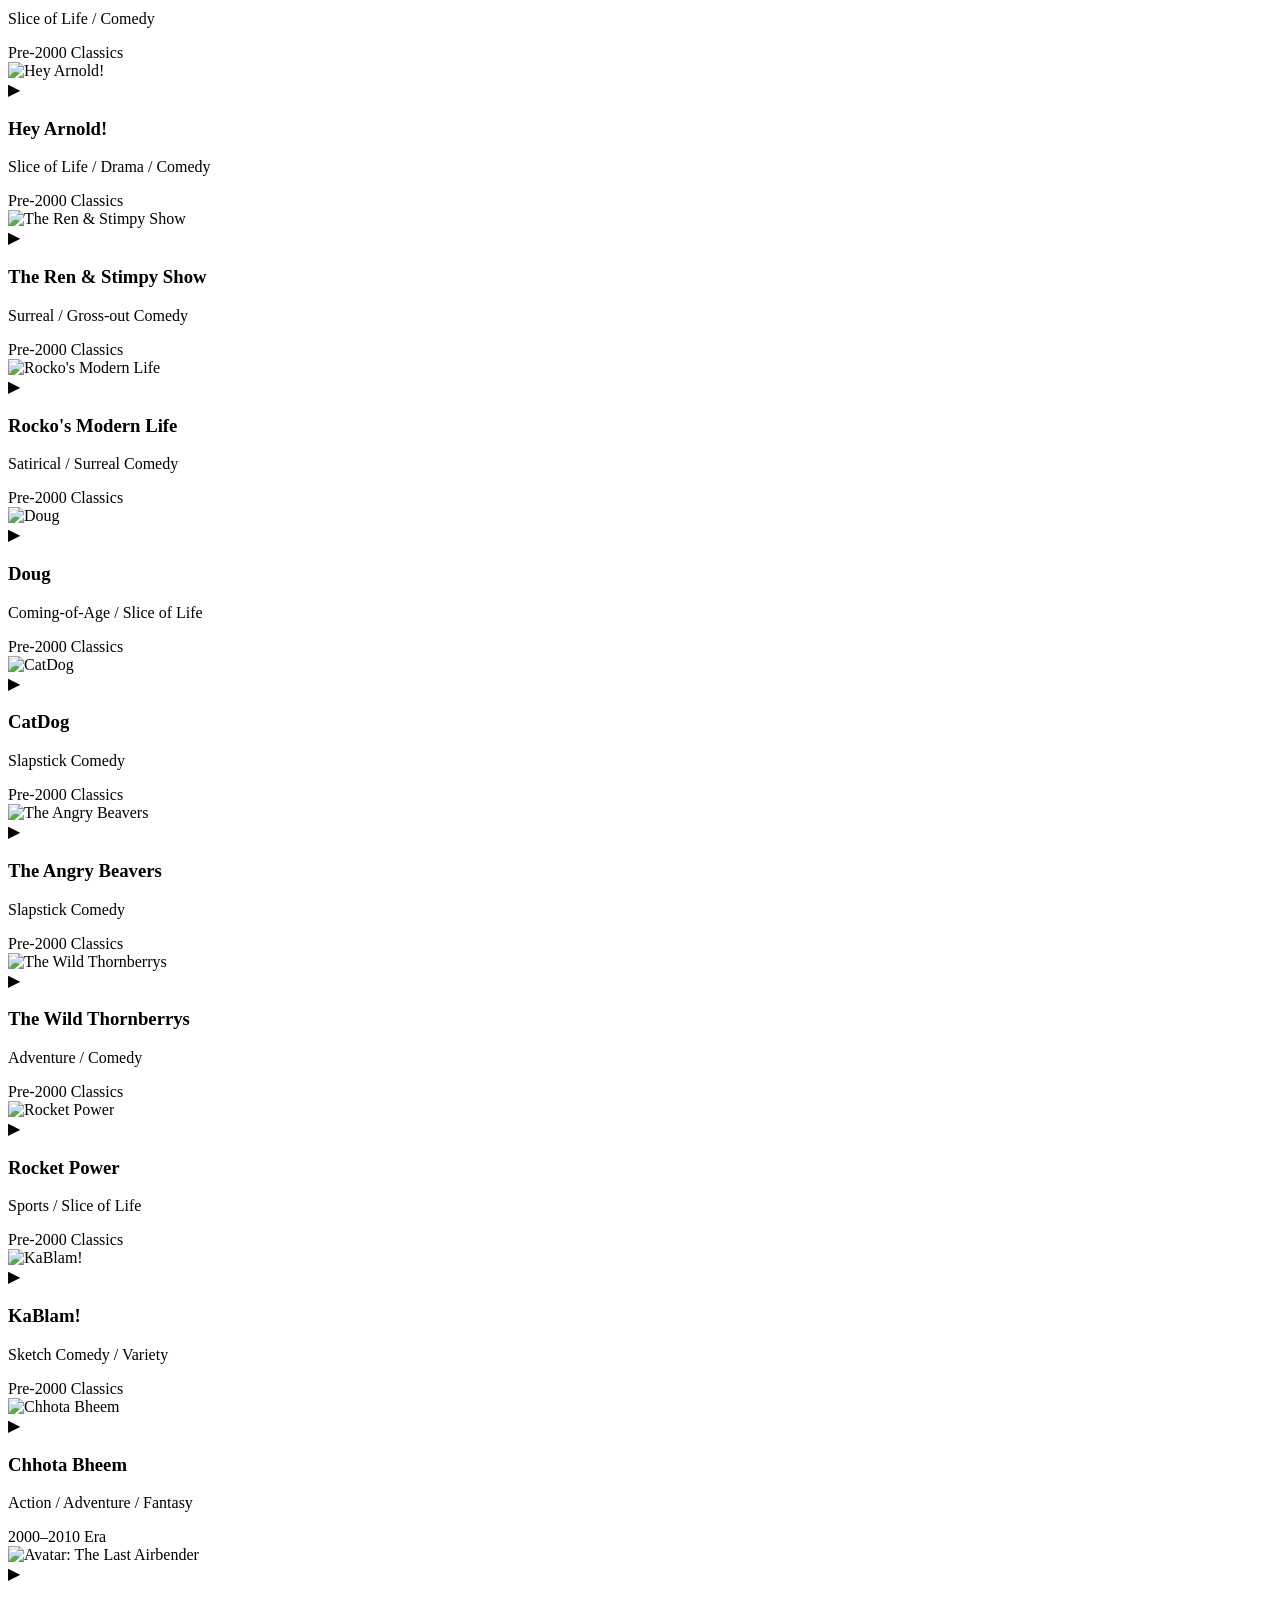
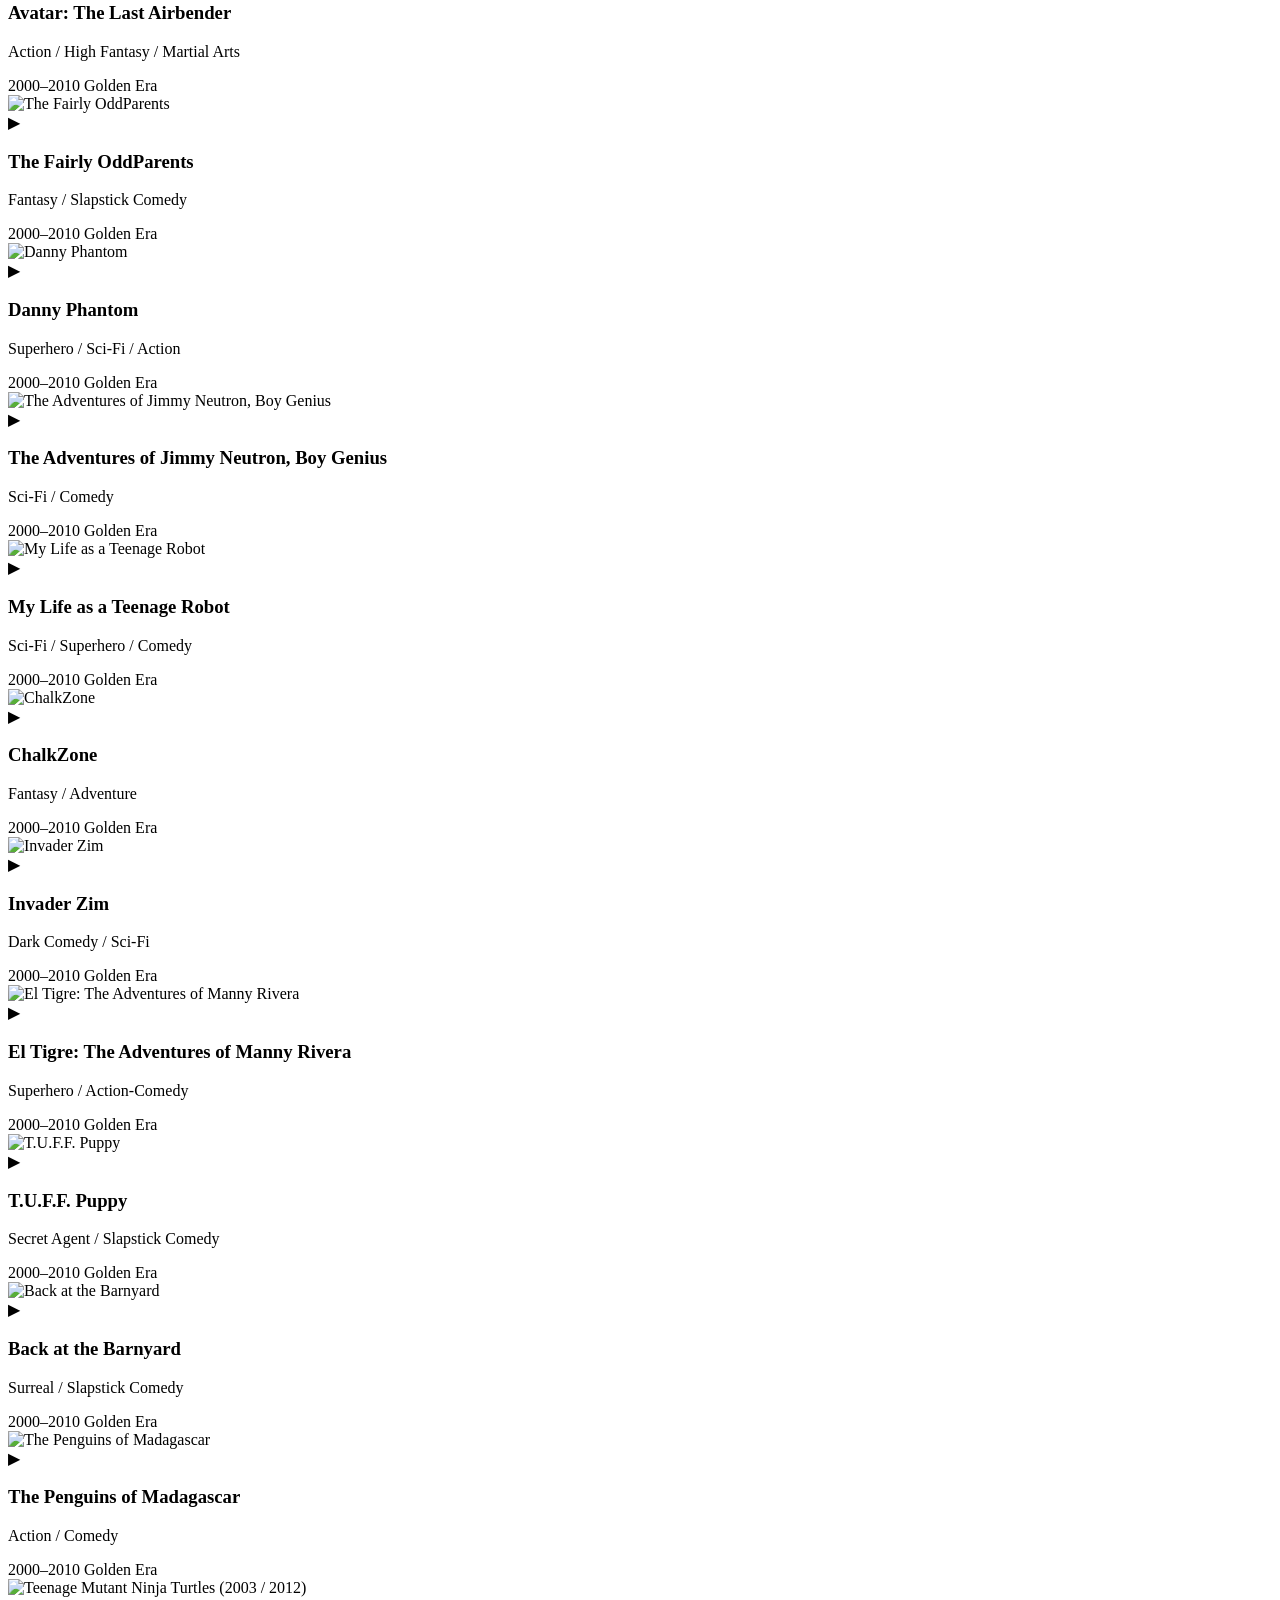
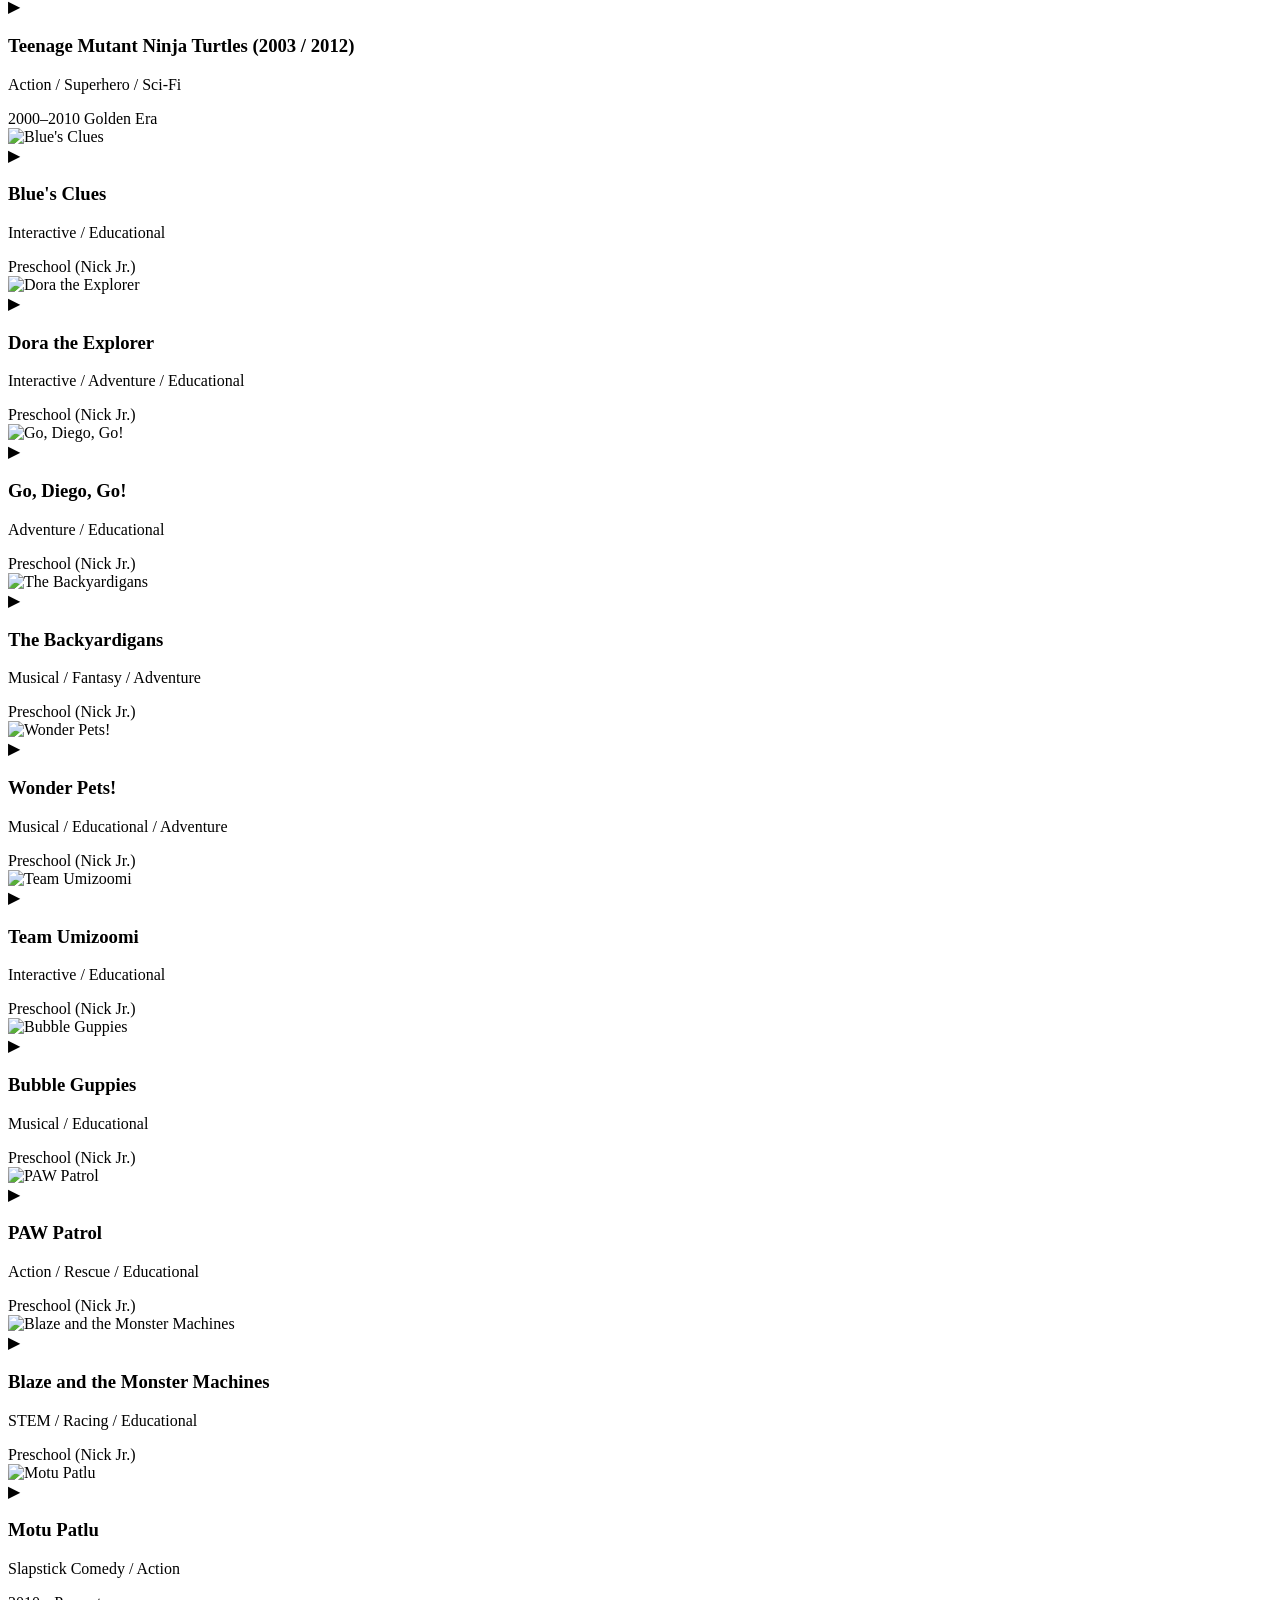
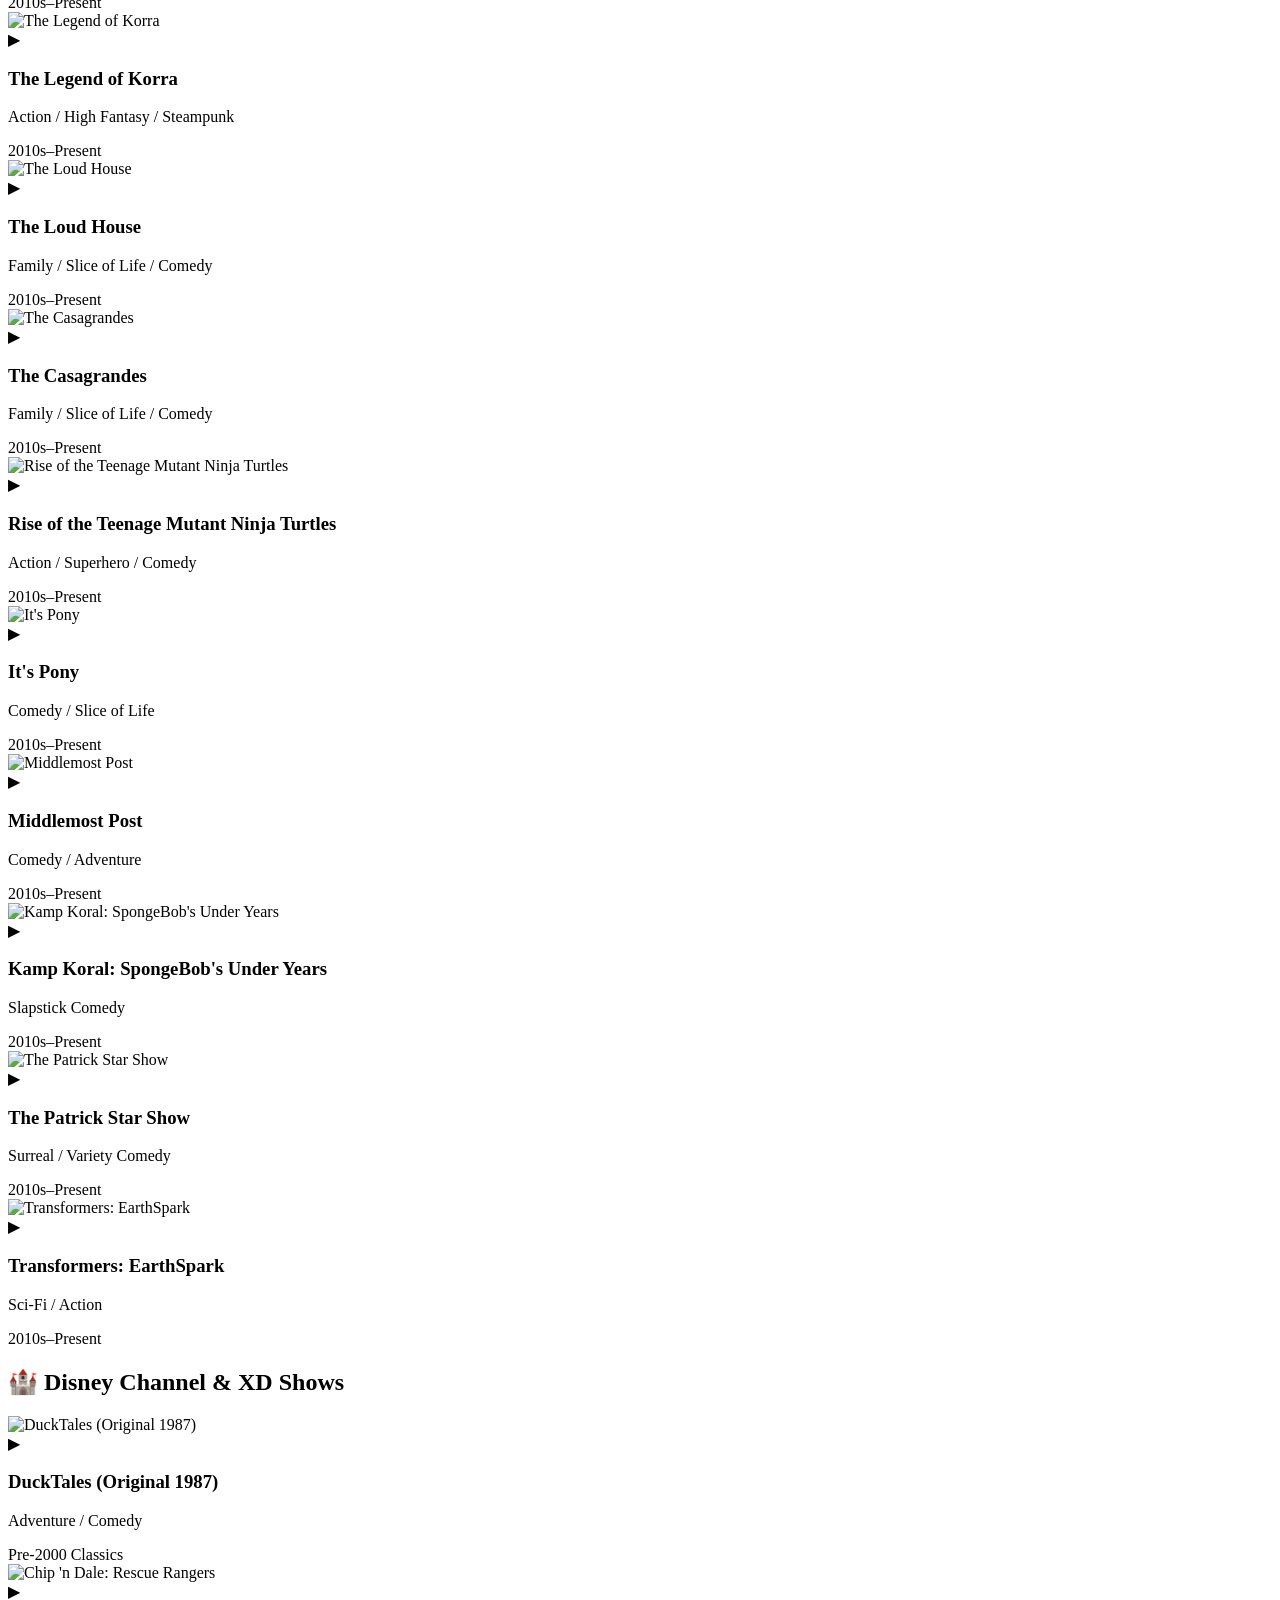
==== commit f2fb25ea: "Update index and style and script styles" ====
--- a/index.html
+++ b/index.html
@@ -25,45 +25,35 @@
 
         <!-- Popular Cartoons Section -->
         <section class="cartoon-section" id="section-popular">
-            <h2 class="section-title">櫨 Popular Cartoons of All Time</h2>
+            <h2 class="section-title">🔥 Popular Cartoons of All Time</h2>
             <div class="cartoon-grid" id="grid-popular"></div>
         </section>
 
         <!-- Cartoon Network Section -->
         <section class="cartoon-section" id="section-cartoon-network">
-            <h2 class="section-title">銅 Cartoon Network Shows</h2>
+            <h2 class="section-title">📺 Cartoon Network Shows</h2>
             <div class="cartoon-grid" id="grid-cartoon-network"></div>
         </section>
 
         <!-- Nickelodeon Section -->
         <section class="cartoon-section" id="section-nickelodeon">
-            <h2 class="section-title">濠 Nickelodeon Shows</h2>
+            <h2 class="section-title">📙 Nickelodeon Shows</h2>
             <div class="cartoon-grid" id="grid-nickelodeon"></div>
         </section>
 
         <!-- Disney Section -->
         <section class="cartoon-section" id="section-disney">
-            <h2 class="section-title">床 Disney Channel & XD Shows</h2>
+            <h2 class="section-title">🏰 Disney Channel & XD Shows</h2>
             <div class="cartoon-grid" id="grid-disney"></div>
         </section>
 
     </main>
 
-    <!-- Video Player Modal -->
-    <div id="videoModal" class="modal">
-        <div class="modal-content">
-            <span class="close-btn" onclick="closePlayer()">&times;</span>
-            <h2 id="playerTitle">Now Playing</h2>
-            <div class="video-container">
-                <iframe id="videoPlayer" src="" frameborder="0" allow="autoplay; encrypted-media" allowfullscreen></iframe>
-            </div>
-        </div>
-    </div>
-<!-- Footer Section -->
+    <!-- Footer Section -->
     <footer class="footer">
         <p>&copy; 2026 Childhood Cartoon Portal. All rights reserved.</p>
         <p class="footer-disclaimer">Disclaimer: All cartoon character rights, images, and embedded videos belong to their respective creators and networks.</p>
     </footer>
     <script src="script.js"></script>
 </body>
-</html>
+</html>
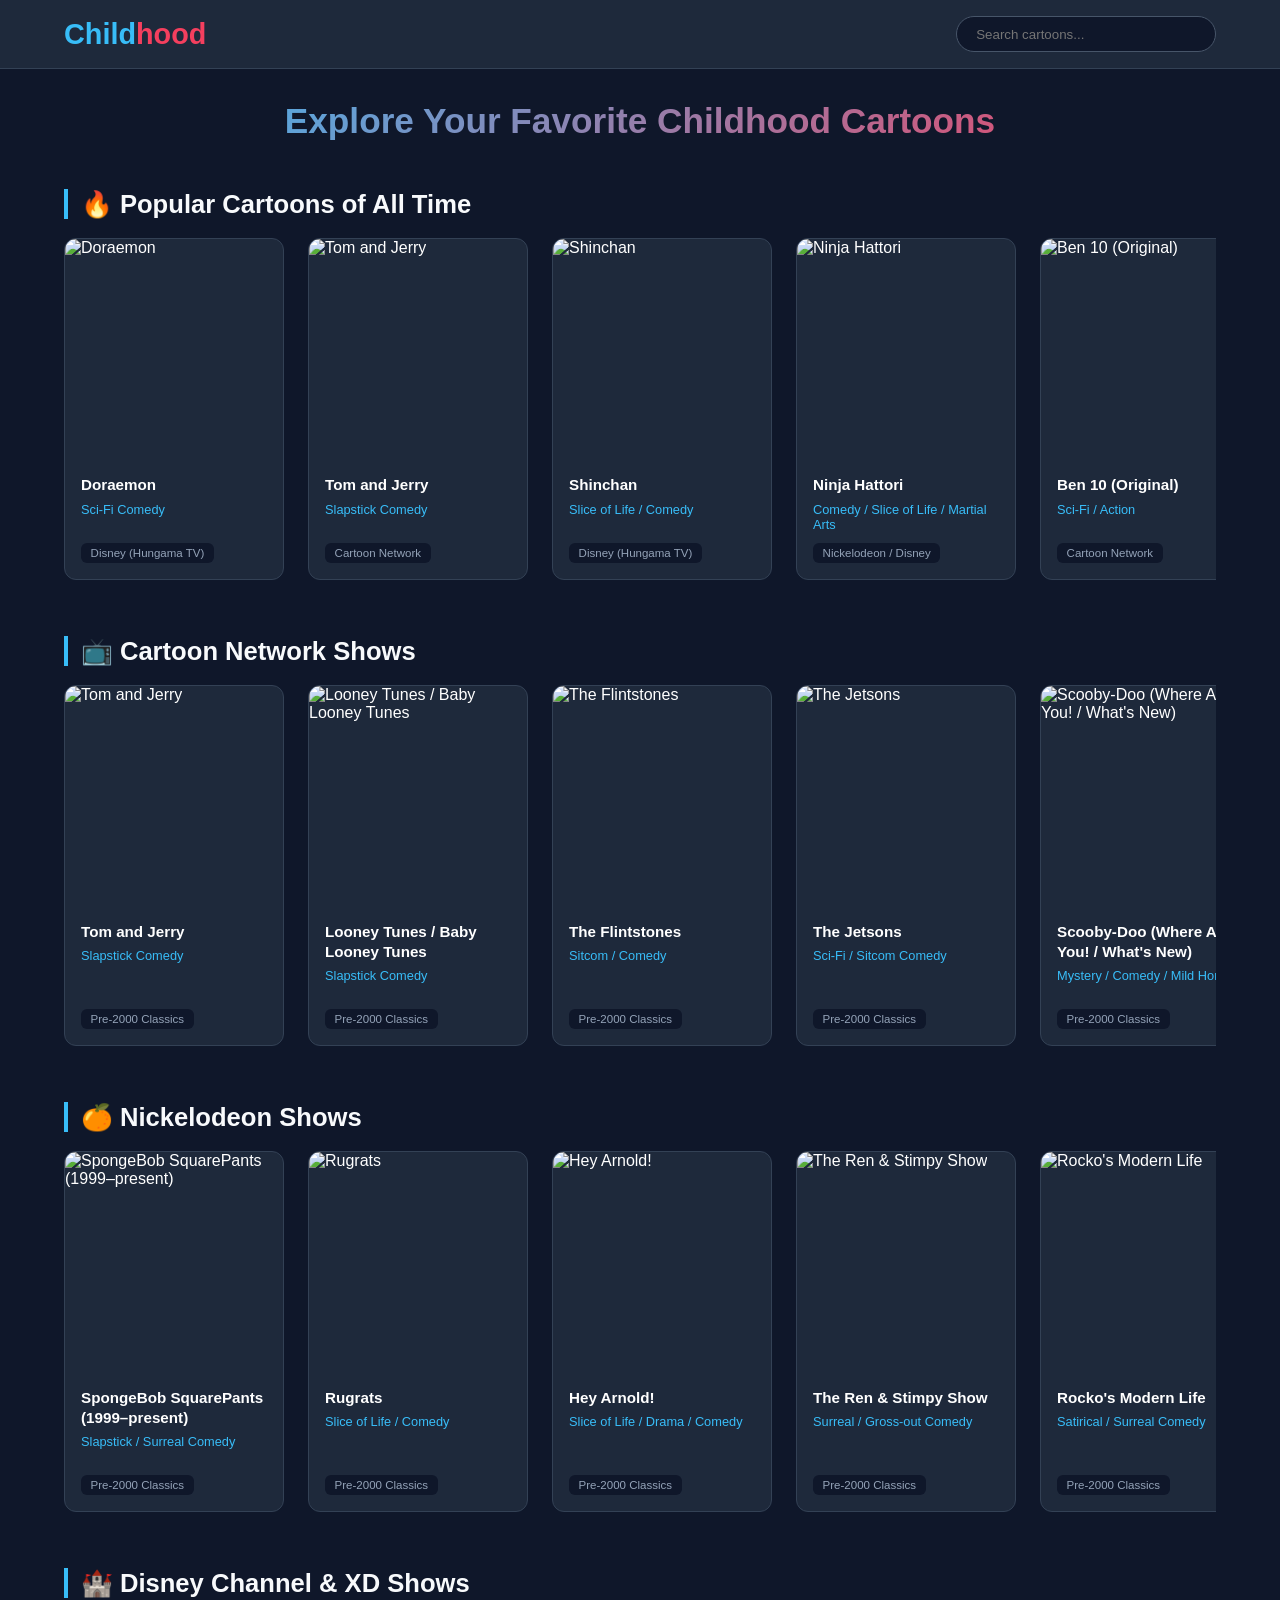
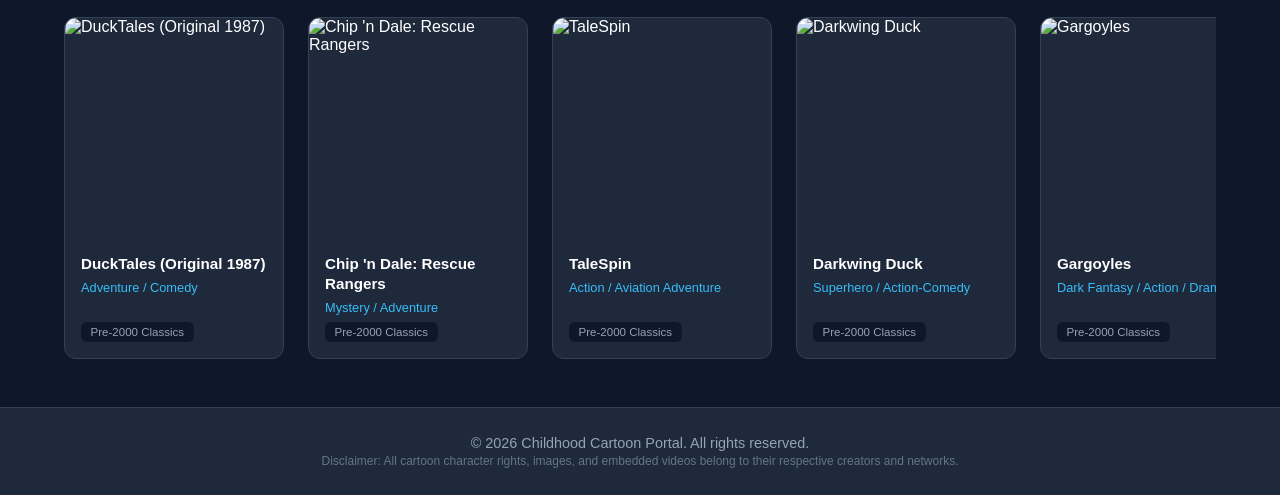
==== commit eabe27e2: "Update index and script and README and style styles" ====
--- a/index.html
+++ b/index.html
@@ -37,7 +37,7 @@
 
         <!-- Nickelodeon Section -->
         <section class="cartoon-section" id="section-nickelodeon">
-            <h2 class="section-title">📙 Nickelodeon Shows</h2>
+            <h2 class="section-title">🍊 Nickelodeon Shows</h2>
             <div class="cartoon-grid" id="grid-nickelodeon"></div>
         </section>
 
@@ -49,7 +49,17 @@
 
     </main>
 
-    <!-- Footer Section -->
+    <!-- Video Player Modal -->
+    <div id="videoModal" class="modal">
+        <div class="modal-content">
+            <span class="close-btn" onclick="closePlayer()">&times;</span>
+            <h2 id="playerTitle">Now Playing</h2>
+            <div class="video-container">
+                <iframe id="videoPlayer" src="" frameborder="0" allow="autoplay; encrypted-media" allowfullscreen></iframe>
+            </div>
+        </div>
+    </div>
+<!-- Footer Section -->
     <footer class="footer">
         <p>&copy; 2026 Childhood Cartoon Portal. All rights reserved.</p>
         <p class="footer-disclaimer">Disclaimer: All cartoon character rights, images, and embedded videos belong to their respective creators and networks.</p>
--- a/style.css
+++ b/style.css
@@ -0,0 +1,283 @@
+* {
+    margin: 0;
+    padding: 0;
+    box-sizing: border-box;
+    font-family: 'Poppins', sans-serif;
+}
+
+body {
+    background-color: #0f172a;
+    color: #ffffff;
+    min-height: 100vh;
+    display: flex;
+    flex-direction: column;
+}
+
+/* Header Navbar */
+.navbar {
+    display: flex;
+    justify-content: space-between;
+    align-items: center;
+    padding: 1rem 5%;
+    background-color: #1e293b;
+    border-bottom: 1px solid #334155;
+    position: sticky;
+    top: 0;
+    z-index: 100;
+}
+
+.logo {
+    font-size: 1.8rem;
+    font-weight: 700;
+    color: #38bdf8;
+}
+
+.logo span {
+    color: #f43f5e;
+}
+
+.search-box input {
+    padding: 0.6rem 1.2rem;
+    border-radius: 20px;
+    border: 1px solid #475569;
+    background-color: #0f172a;
+    color: #fff;
+    outline: none;
+    width: 260px;
+    transition: width 0.3s ease, border-color 0.3s ease;
+}
+
+.search-box input:focus {
+    width: 320px;
+    border-color: #38bdf8;
+}
+
+/* Main Content Area */
+.content-area {
+    padding: 2rem 5%;
+    display: flex;
+    flex-direction: column;
+    gap: 2.5rem;
+}
+
+/* Main Top Heading Styling */
+.main-heading {
+    font-size: 2.2rem;
+    font-weight: 700;
+    color: #f8fafc;
+    text-align: center;
+    margin-bottom: 0.5rem;
+    background: linear-gradient(135deg, #38bdf8, #f43f5e);
+    -webkit-background-clip: text;
+    -webkit-text-fill-color: transparent;
+}
+
+.cartoon-section {
+    display: flex;
+    flex-direction: column;
+    gap: 1.2rem;
+}
+
+.section-title {
+    font-size: 1.6rem;
+    font-weight: 700;
+    border-left: 4px solid #38bdf8;
+    padding-left: 0.8rem;
+    color: #f8fafc;
+}
+
+/* Horizontal Scrolling Container */
+.cartoon-grid {
+    display: flex;
+    overflow-x: auto;
+    gap: 1.5rem;
+    padding-bottom: 1rem;
+    scroll-behavior: smooth;
+}
+
+/* Custom Scrollbar Styling */
+.cartoon-grid::-webkit-scrollbar {
+    height: 8px;
+}
+
+.cartoon-grid::-webkit-scrollbar-track {
+    background: #0f172a;
+    border-radius: 10px;
+}
+
+.cartoon-grid::-webkit-scrollbar-thumb {
+    background: #334155;
+    border-radius: 10px;
+}
+
+.cartoon-grid::-webkit-scrollbar-thumb:hover {
+    background: #38bdf8;
+}
+
+.card {
+    background-color: #1e293b;
+    border-radius: 12px;
+    overflow: hidden;
+    cursor: pointer;
+    border: 1px solid #334155;
+    transition: transform 0.25s ease, box-shadow 0.25s ease;
+    display: flex;
+    flex-direction: column;
+    flex: 0 0 220px;
+    width: 220px;
+}
+
+.card:hover {
+    transform: translateY(-6px);
+    box-shadow: 0 10px 20px rgba(0, 0, 0, 0.4);
+    border-color: #f43f5e;
+}
+
+.card-img-wrapper {
+    position: relative;
+    width: 100%;
+    height: 220px;
+    overflow: hidden;
+}
+
+.card-img-wrapper img {
+    width: 100%;
+    height: 100%;
+    object-fit: cover;
+    transition: transform 0.3s ease;
+}
+
+.card:hover .card-img-wrapper img {
+    transform: scale(1.05);
+}
+
+.play-overlay {
+    position: absolute;
+    top: 0;
+    left: 0;
+    width: 100%;
+    height: 100%;
+    background: rgba(15, 23, 42, 0.4);
+    display: flex;
+    justify-content: center;
+    align-items: center;
+    opacity: 0;
+    transition: opacity 0.3s ease;
+}
+
+.play-overlay span {
+    font-size: 2.5rem;
+    color: #ffffff;
+    filter: drop-shadow(0 2px 8px rgba(0,0,0,0.6));
+}
+
+.card:hover .play-overlay {
+    opacity: 1;
+}
+
+.card-info {
+    padding: 1rem;
+    display: flex;
+    flex-direction: column;
+    gap: 0.4rem;
+    flex: 1;
+}
+
+.card-info h3 {
+    font-size: 0.95rem;
+    font-weight: 600;
+    line-height: 1.3;
+}
+
+.card-info .genre {
+    font-size: 0.8rem;
+    color: #38bdf8;
+}
+
+.card-info .badge {
+    margin-top: auto;
+    font-size: 0.72rem;
+    color: #94a3b8;
+    background-color: #0f172a;
+    padding: 0.25rem 0.6rem;
+    border-radius: 6px;
+    display: inline-block;
+    align-self: flex-start;
+}
+
+.no-results {
+    color: #94a3b8;
+    font-size: 0.95rem;
+    width: 100%;
+}
+
+/* Video Modal */
+.modal {
+    display: none;
+    position: fixed;
+    top: 0;
+    left: 0;
+    width: 100%;
+    height: 100%;
+    background-color: rgba(0, 0, 0, 0.85);
+    z-index: 1000;
+    justify-content: center;
+    align-items: center;
+}
+
+.modal-content {
+    background-color: #1e293b;
+    padding: 1.5rem;
+    border-radius: 12px;
+    width: 90%;
+    max-width: 800px;
+    position: relative;
+}
+
+.close-btn {
+    position: absolute;
+    top: 10px;
+    right: 20px;
+    font-size: 2rem;
+    cursor: pointer;
+    color: #cbd5e1;
+}
+
+.close-btn:hover {
+    color: #f43f5e;
+}
+
+.video-container {
+    position: relative;
+    padding-bottom: 56.25%;
+    height: 0;
+    margin-top: 1rem;
+}
+
+.video-container iframe {
+    position: absolute;
+    top: 0;
+    left: 0;
+    width: 100%;
+    height: 100%;
+    border-radius: 8px;
+}
+/* Footer Styling */
+.footer {
+    background-color: #1e293b;
+    border-top: 1px solid #334155;
+    text-align: center;
+    padding: 1.5rem 5%;
+    margin-top: auto;
+    font-size: 0.9rem;
+    color: #94a3b8;
+}
+
+.footer p {
+    margin: 0.2rem 0;
+}
+
+.footer-disclaimer {
+    font-size: 0.75rem;
+    color: #64748b;
+}
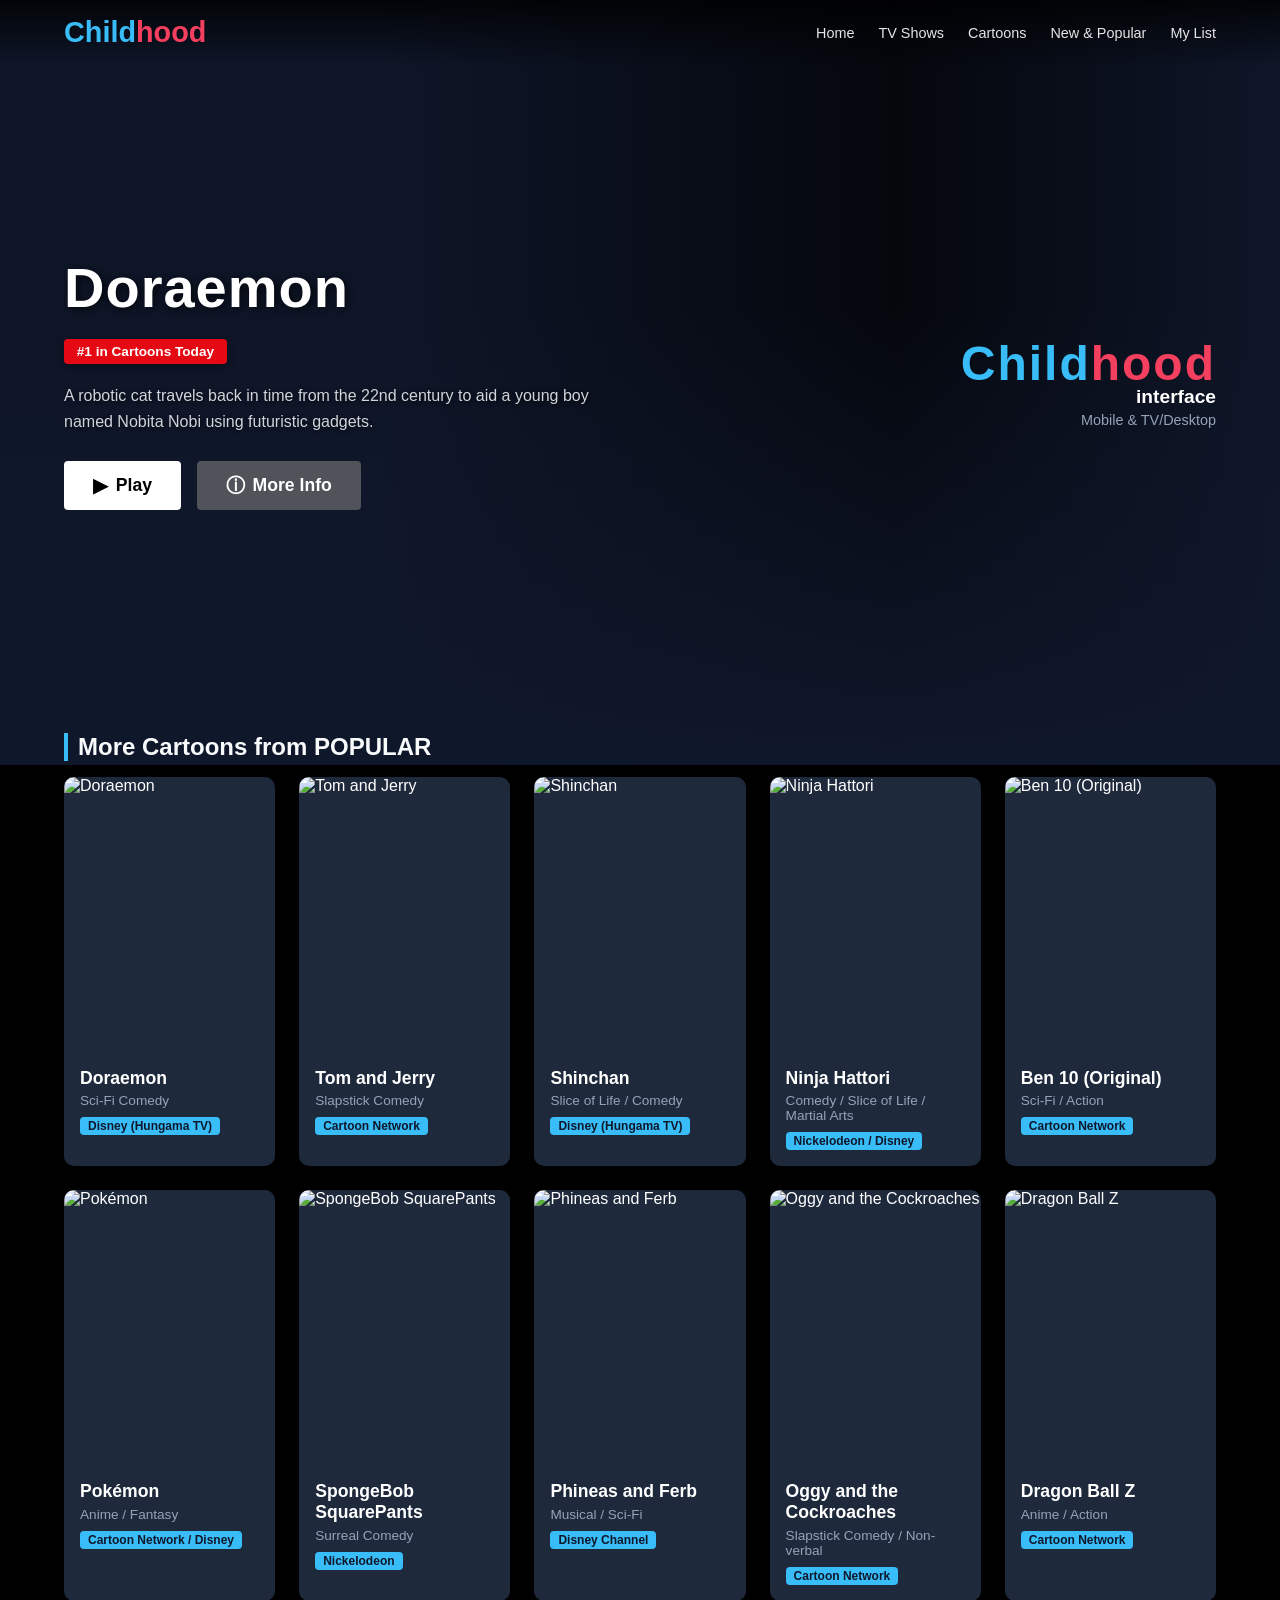
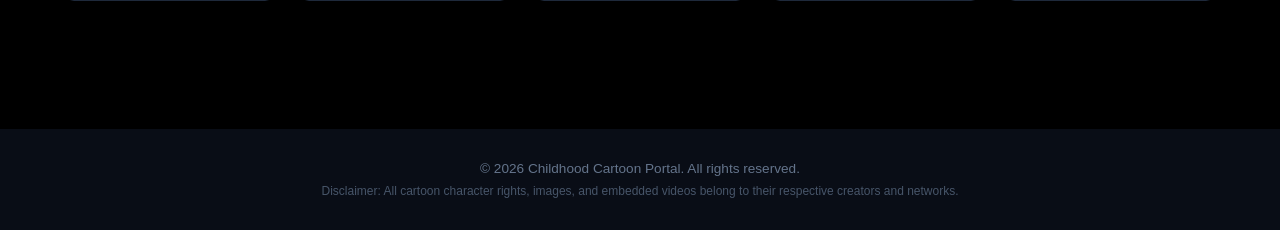
==== commit 8d84c408: "Update index and script and style styles" ====
--- a/index.html
+++ b/index.html
@@ -3,67 +3,71 @@
 <head>
     <meta charset="UTF-8">
     <meta name="viewport" content="width=device-width, initial-scale=1.0">
-    <title>Childhood - Cartoon Portal</title>
+    <title>Childhood - Cartoon Details</title>
     <link rel="stylesheet" href="style.css">
     <link href="https://fonts.googleapis.com/css2?family=Poppins:wght@300;400;600;700&display=swap" rel="stylesheet">
 </head>
-<body>
+<body class="netflix-body">
 
     <!-- Header Navbar -->
-    <header class="navbar">
+    <header class="navbar netflix-nav">
         <div class="logo">Child<span>hood</span></div>
-        <div class="search-box">
-            <input type="text" id="searchInput" placeholder="Search cartoons..." onkeyup="handleSearch()">
-        </div>
+        <nav class="nav-links">
+            <a href="index.html">Home</a>
+            <a href="#">TV Shows</a>
+            <a href="#">Cartoons</a>
+            <a href="#">New & Popular</a>
+            <a href="#">My List</a>
+        </nav>
     </header>
 
-    <!-- Main Content Area -->
-    <main class="content-area">
+    <!-- Netflix-Style Hero Section -->
+    <section class="hero-container" id="heroSection">
+        <div class="hero-overlay"></div>
+        <div class="hero-content">
+            <h1 id="heroTitle" class="hero-title">Cartoon Title</h1>
+            <div class="hero-badge">#1 in Cartoons Today</div>
+            <p id="heroShortDesc" class="hero-desc">
+                Loading description...
+            </p>
+            <div class="hero-buttons">
+                <button id="playBtn" class="btn btn-play">
+                    <span class="btn-icon">▶</span> Play
+                </button>
+                <button id="moreInfoBtn" class="btn btn-info">
+                    <span class="btn-icon">ⓘ</span> More Info
+                </button>
+            </div>
+        </div>
+        
+        <!-- Right Side Branding -->
+        <div class="hero-brand-side">
+            <div class="brand-text">Child<span>hood</span></div>
+            <p class="brand-sub">interface<br><span>Mobile & TV/Desktop</span></p>
+        </div>
+    </section>
 
-        <!-- Main Page Heading -->
-        <h1 class="main-heading">Explore Your Favorite Childhood Cartoons</h1>
-
-        <!-- Popular Cartoons Section -->
-        <section class="cartoon-section" id="section-popular">
-            <h2 class="section-title">🔥 Popular Cartoons of All Time</h2>
-            <div class="cartoon-grid" id="grid-popular"></div>
+    <!-- Category / More Shows Section -->
+    <main class="content-area netflix-content">
+        <section class="cartoon-section">
+            <h2 class="section-title" id="categoryTitle">Popular on Childhood</h2>
+            <div class="cartoon-grid" id="grid-related"></div>
         </section>
-
-        <!-- Cartoon Network Section -->
-        <section class="cartoon-section" id="section-cartoon-network">
-            <h2 class="section-title">📺 Cartoon Network Shows</h2>
-            <div class="cartoon-grid" id="grid-cartoon-network"></div>
-        </section>
-
-        <!-- Nickelodeon Section -->
-        <section class="cartoon-section" id="section-nickelodeon">
-            <h2 class="section-title">🍊 Nickelodeon Shows</h2>
-            <div class="cartoon-grid" id="grid-nickelodeon"></div>
-        </section>
-
-        <!-- Disney Section -->
-        <section class="cartoon-section" id="section-disney">
-            <h2 class="section-title">🏰 Disney Channel & XD Shows</h2>
-            <div class="cartoon-grid" id="grid-disney"></div>
-        </section>
-
     </main>
 
-    <!-- Video Player Modal -->
-    <div id="videoModal" class="modal">
-        <div class="modal-content">
-            <span class="close-btn" onclick="closePlayer()">&times;</span>
-            <h2 id="playerTitle">Now Playing</h2>
-            <div class="video-container">
-                <iframe id="videoPlayer" src="" frameborder="0" allow="autoplay; encrypted-media" allowfullscreen></iframe>
-            </div>
-        </div>
-    </div>
-<!-- Footer Section -->
+    <!-- Footer -->
     <footer class="footer">
         <p>&copy; 2026 Childhood Cartoon Portal. All rights reserved.</p>
         <p class="footer-disclaimer">Disclaimer: All cartoon character rights, images, and embedded videos belong to their respective creators and networks.</p>
     </footer>
+
     <script src="script.js"></script>
+    <script>
+        window.addEventListener('DOMContentLoaded', () => {
+            if (typeof initDetailsPage === 'function') {
+                initDetailsPage();
+            }
+        });
+    </script>
 </body>
 </html>
--- a/style.css
+++ b/style.css
@@ -2,28 +2,23 @@
     margin: 0;
     padding: 0;
     box-sizing: border-box;
+}
+
+body {
     font-family: 'Poppins', sans-serif;
-}
-
-body {
     background-color: #0f172a;
     color: #ffffff;
     min-height: 100vh;
-    display: flex;
-    flex-direction: column;
-}
-
-/* Header Navbar */
+}
+
+/* Header & Navbar */
 .navbar {
     display: flex;
     justify-content: space-between;
     align-items: center;
     padding: 1rem 5%;
     background-color: #1e293b;
-    border-bottom: 1px solid #334155;
-    position: sticky;
-    top: 0;
-    z-index: 100;
+    border-bottom: 2px solid #334155;
 }
 
 .logo {
@@ -36,119 +31,75 @@
     color: #f43f5e;
 }
 
-.search-box input {
-    padding: 0.6rem 1.2rem;
+.search-container {
+    display: flex;
+    align-items: center;
+}
+
+.search-container input {
+    padding: 0.6rem 1rem;
     border-radius: 20px;
-    border: 1px solid #475569;
-    background-color: #0f172a;
-    color: #fff;
+    border: none;
     outline: none;
-    width: 260px;
-    transition: width 0.3s ease, border-color 0.3s ease;
-}
-
-.search-box input:focus {
-    width: 320px;
-    border-color: #38bdf8;
-}
-
-/* Main Content Area */
+    width: 250px;
+    font-size: 0.9rem;
+    background: #334155;
+    color: #ffffff;
+}
+
+/* Main Content Layout */
 .content-area {
     padding: 2rem 5%;
-    display: flex;
-    flex-direction: column;
-    gap: 2.5rem;
-}
-
-/* Main Top Heading Styling */
-.main-heading {
-    font-size: 2.2rem;
-    font-weight: 700;
+}
+
+.section-title {
+    font-size: 1.5rem;
+    margin-bottom: 1rem;
     color: #f8fafc;
-    text-align: center;
-    margin-bottom: 0.5rem;
-    background: linear-gradient(135deg, #38bdf8, #f43f5e);
-    -webkit-background-clip: text;
-    -webkit-text-fill-color: transparent;
+    border-left: 4px solid #38bdf8;
+    padding-left: 10px;
 }
 
 .cartoon-section {
-    display: flex;
-    flex-direction: column;
-    gap: 1.2rem;
-}
-
-.section-title {
-    font-size: 1.6rem;
-    font-weight: 700;
-    border-left: 4px solid #38bdf8;
-    padding-left: 0.8rem;
-    color: #f8fafc;
-}
-
-/* Horizontal Scrolling Container */
+    margin-bottom: 3rem;
+}
+
+/* Grid System */
 .cartoon-grid {
-    display: flex;
-    overflow-x: auto;
+    display: grid;
+    grid-template-columns: repeat(auto-fill, minmax(200px, 1fr));
     gap: 1.5rem;
-    padding-bottom: 1rem;
-    scroll-behavior: smooth;
-}
-
-/* Custom Scrollbar Styling */
-.cartoon-grid::-webkit-scrollbar {
-    height: 8px;
-}
-
-.cartoon-grid::-webkit-scrollbar-track {
-    background: #0f172a;
+}
+
+/* Cards */
+.card {
+    background: #1e293b;
     border-radius: 10px;
-}
-
-.cartoon-grid::-webkit-scrollbar-thumb {
-    background: #334155;
-    border-radius: 10px;
-}
-
-.cartoon-grid::-webkit-scrollbar-thumb:hover {
-    background: #38bdf8;
-}
-
-.card {
-    background-color: #1e293b;
-    border-radius: 12px;
     overflow: hidden;
     cursor: pointer;
-    border: 1px solid #334155;
-    transition: transform 0.25s ease, box-shadow 0.25s ease;
+    transition: transform 0.3s ease, box-shadow 0.3s ease;
     display: flex;
     flex-direction: column;
-    flex: 0 0 220px;
-    width: 220px;
 }
 
 .card:hover {
-    transform: translateY(-6px);
+    transform: translateY(-5px);
     box-shadow: 0 10px 20px rgba(0, 0, 0, 0.4);
-    border-color: #f43f5e;
 }
 
 .card-img-wrapper {
     position: relative;
     width: 100%;
-    height: 220px;
-    overflow: hidden;
+    padding-top: 130%; /* Aspect ratio */
 }
 
 .card-img-wrapper img {
+    position: absolute;
+    top: 0;
+    left: 0;
     width: 100%;
     height: 100%;
     object-fit: cover;
-    transition: transform 0.3s ease;
-}
-
-.card:hover .card-img-wrapper img {
-    transform: scale(1.05);
 }
 
 .play-overlay {
@@ -157,18 +108,17 @@
     left: 0;
     width: 100%;
     height: 100%;
-    background: rgba(15, 23, 42, 0.4);
-    display: flex;
+    background: rgba(0, 0, 0, 0.4);
+    display: flex;
+    align-items: center;
     justify-content: center;
-    align-items: center;
     opacity: 0;
     transition: opacity 0.3s ease;
 }
 
 .play-overlay span {
-    font-size: 2.5rem;
-    color: #ffffff;
-    filter: drop-shadow(0 2px 8px rgba(0,0,0,0.6));
+    font-size: 3rem;
+    color: #ffffff;
 }
 
 .card:hover .play-overlay {
@@ -177,107 +127,207 @@
 
 .card-info {
     padding: 1rem;
-    display: flex;
-    flex-direction: column;
-    gap: 0.4rem;
-    flex: 1;
 }
 
 .card-info h3 {
-    font-size: 0.95rem;
+    font-size: 1.1rem;
+    margin-bottom: 0.3rem;
+}
+
+.genre {
+    font-size: 0.85rem;
+    color: #94a3b8;
+    margin-bottom: 0.5rem;
+}
+
+.badge {
+    display: inline-block;
+    background: #38bdf8;
+    color: #0f172a;
     font-weight: 600;
-    line-height: 1.3;
-}
-
-.card-info .genre {
-    font-size: 0.8rem;
-    color: #38bdf8;
-}
-
-.card-info .badge {
-    margin-top: auto;
-    font-size: 0.72rem;
-    color: #94a3b8;
-    background-color: #0f172a;
-    padding: 0.25rem 0.6rem;
-    border-radius: 6px;
-    display: inline-block;
-    align-self: flex-start;
-}
-
-.no-results {
-    color: #94a3b8;
-    font-size: 0.95rem;
-    width: 100%;
-}
-
-/* Video Modal */
-.modal {
-    display: none;
+    font-size: 0.75rem;
+    padding: 2px 8px;
+    border-radius: 4px;
+}
+
+/* Netflix Details Page Overrides */
+.netflix-body {
+    background-color: #000000;
+}
+
+.netflix-nav {
+    background: linear-gradient(to bottom, rgba(0,0,0,0.8), transparent);
+    border-bottom: none;
     position: fixed;
+    width: 100%;
     top: 0;
-    left: 0;
-    width: 100%;
-    height: 100%;
-    background-color: rgba(0, 0, 0, 0.85);
-    z-index: 1000;
-    justify-content: center;
-    align-items: center;
-}
-
-.modal-content {
-    background-color: #1e293b;
-    padding: 1.5rem;
-    border-radius: 12px;
-    width: 90%;
-    max-width: 800px;
+    z-index: 200;
+}
+
+.nav-links {
+    display: flex;
+    gap: 1.5rem;
+}
+
+.nav-links a {
+    color: #e5e5e5;
+    text-decoration: none;
+    font-size: 0.9rem;
+    transition: color 0.3s ease;
+}
+
+.nav-links a:hover {
+    color: #ffffff;
+}
+
+.hero-container {
     position: relative;
-}
-
-.close-btn {
-    position: absolute;
-    top: 10px;
-    right: 20px;
-    font-size: 2rem;
-    cursor: pointer;
-    color: #cbd5e1;
-}
-
-.close-btn:hover {
-    color: #f43f5e;
-}
-
-.video-container {
-    position: relative;
-    padding-bottom: 56.25%;
-    height: 0;
-    margin-top: 1rem;
-}
-
-.video-container iframe {
+    height: 85vh;
+    background-size: cover;
+    background-position: center center;
+    display: flex;
+    align-items: center;
+    justify-content: space-between;
+    padding: 0 5%;
+    margin-top: 0;
+}
+
+.hero-overlay {
     position: absolute;
     top: 0;
     left: 0;
     width: 100%;
     height: 100%;
-    border-radius: 8px;
-}
-/* Footer Styling */
-.footer {
-    background-color: #1e293b;
-    border-top: 1px solid #334155;
-    text-align: center;
-    padding: 1.5rem 5%;
-    margin-top: auto;
+    background: linear-gradient(to top, #0f172a 0%, transparent 60%);
+    pointer-events: none;
+}
+
+.hero-content {
+    max-width: 550px;
+    z-index: 10;
+    display: flex;
+    flex-direction: column;
+    gap: 1.2rem;
+}
+
+.hero-title {
+    font-size: 3.5rem;
+    font-weight: 800;
+    letter-spacing: 1px;
+    text-shadow: 2px 2px 10px rgba(0,0,0,0.8);
+    color: #ffffff;
+}
+
+.hero-badge {
+    background-color: #e50914;
+    color: #fff;
+    font-size: 0.85rem;
+    font-weight: 700;
+    padding: 0.3rem 0.8rem;
+    border-radius: 4px;
+    width: fit-content;
+    box-shadow: 0 2px 8px rgba(0,0,0,0.4);
+}
+
+.hero-desc {
+    font-size: 1rem;
+    color: #d1d5db;
+    line-height: 1.6;
+    text-shadow: 1px 1px 4px rgba(0,0,0,0.8);
+}
+
+.hero-buttons {
+    display: flex;
+    gap: 1rem;
+    margin-top: 0.5rem;
+}
+
+.btn {
+    display: inline-flex;
+    align-items: center;
+    justify-content: center;
+    padding: 0.7rem 1.8rem;
+    font-size: 1.1rem;
+    font-weight: 600;
+    border-radius: 4px;
+    border: none;
+    cursor: pointer;
+    transition: all 0.2s ease;
+}
+
+.btn-play {
+    background-color: #ffffff;
+    color: #000000;
+}
+
+.btn-play:hover {
+    background-color: rgba(255, 255, 255, 0.75);
+}
+
+.btn-info {
+    background-color: rgba(109, 109, 110, 0.7);
+    color: #ffffff;
+}
+
+.btn-info:hover {
+    background-color: rgba(109, 109, 110, 0.4);
+}
+
+.btn-icon {
+    margin-right: 8px;
+    font-size: 1.2rem;
+}
+
+.hero-brand-side {
+    z-index: 10;
+    text-align: right;
+    display: flex;
+    flex-direction: column;
+    align-items: flex-end;
+}
+
+.brand-text {
+    font-size: 3rem;
+    font-weight: 900;
+    color: #38bdf8;
+    letter-spacing: 2px;
+}
+
+.brand-text span {
+    color: #f43f5e;
+}
+
+.brand-sub {
+    font-size: 1.2rem;
+    color: #ffffff;
+    font-weight: 600;
+    margin-top: -5px;
+}
+
+.brand-sub span {
     font-size: 0.9rem;
     color: #94a3b8;
-}
-
-.footer p {
-    margin: 0.2rem 0;
+    font-weight: 400;
+}
+
+.netflix-content {
+    margin-top: -4rem;
+    position: relative;
+    z-index: 20;
+}
+
+/* Footer */
+.footer {
+    text-align: center;
+    padding: 2rem;
+    background: #090d16;
+    color: #64748b;
+    font-size: 0.85rem;
+    margin-top: 3rem;
 }
 
 .footer-disclaimer {
+    margin-top: 0.5rem;
     font-size: 0.75rem;
-    color: #64748b;
+    color: #475569;
 }
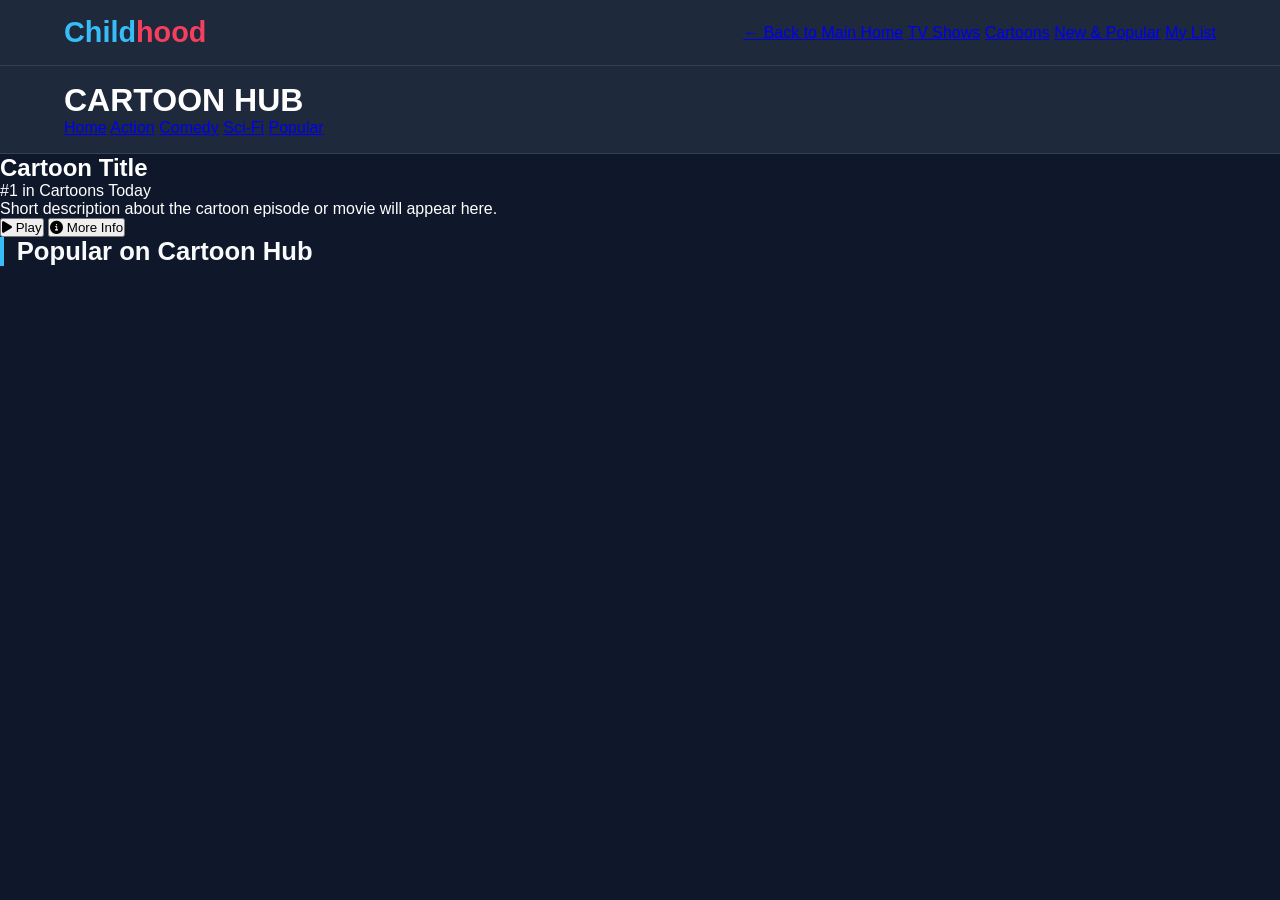
==== commit 9a2d950f: "Update index and script and style styles" ====
--- a/index.html
+++ b/index.html
@@ -1,73 +1,77 @@
 <!DOCTYPE html>
 <html lang="en">
 <head>
-    <meta charset="UTF-8">
-    <meta name="viewport" content="width=device-width, initial-scale=1.0">
-    <title>Childhood - Cartoon Details</title>
-    <link rel="stylesheet" href="style.css">
-    <link href="https://fonts.googleapis.com/css2?family=Poppins:wght@300;400;600;700&display=swap" rel="stylesheet">
+  <meta charset="UTF-8" />
+  <meta name="viewport" content="width=device-width, initial-scale=1.0" />
+  <title>Cartoon Stream</title>
+  <link rel="stylesheet" href="styles.css" />
+  <!-- Font Awesome for Play and Info Icons -->
+  <link rel="stylesheet" href="https://cdnjs.cloudflare.com/ajax/libs/font-awesome/6.4.0/css/all.min.css">
 </head>
-<body class="netflix-body">
+<body>
+    <!-- In doremon/index.html Header Navbar -->
+<header class="navbar netflix-nav">
+    <div class="logo">Child<span>hood</span></div>
+    <nav class="nav-links">
+        <!-- Back to Main Page Link -->
+        <a href="../index.html">← Back to Main Home</a>
+        <a href="#">TV Shows</a>
+        <a href="#">Cartoons</a>
+        <a href="#">New & Popular</a>
+        <a href="#">My List</a>
+    </nav>
+</header>
 
-    <!-- Header Navbar -->
-    <header class="navbar netflix-nav">
-        <div class="logo">Child<span>hood</span></div>
-        <nav class="nav-links">
-            <a href="index.html">Home</a>
-            <a href="#">TV Shows</a>
-            <a href="#">Cartoons</a>
-            <a href="#">New & Popular</a>
-            <a href="#">My List</a>
-        </nav>
-    </header>
+  <!-- Top Navigation Bar -->
+  <header class="navbar">
+    <div class="nav-left">
+      <!-- Replaced Netflix logo with your website name -->
+      <h1 class="brand-logo" id="site-logo">CARTOON HUB</h1>
+      <nav class="nav-links">
+        <a href="#" class="active" onclick="filterCategory('all', event)">Home</a>
+        <a href="#" onclick="filterCategory('action', event)">Action</a>
+        <a href="#" onclick="filterCategory('comedy', event)">Comedy</a>
+        <a href="#" onclick="filterCategory('sci-fi', event)">Sci-Fi</a>
+        <a href="#" onclick="filterCategory('popular', event)">Popular</a>
+      </nav>
+    </div>
+  </header>
 
-    <!-- Netflix-Style Hero Section -->
-    <section class="hero-container" id="heroSection">
-        <div class="hero-overlay"></div>
-        <div class="hero-content">
-            <h1 id="heroTitle" class="hero-title">Cartoon Title</h1>
-            <div class="hero-badge">#1 in Cartoons Today</div>
-            <p id="heroShortDesc" class="hero-desc">
-                Loading description...
-            </p>
-            <div class="hero-buttons">
-                <button id="playBtn" class="btn btn-play">
-                    <span class="btn-icon">▶</span> Play
-                </button>
-                <button id="moreInfoBtn" class="btn btn-info">
-                    <span class="btn-icon">ⓘ</span> More Info
-                </button>
-            </div>
-        </div>
-        
-        <!-- Right Side Branding -->
-        <div class="hero-brand-side">
-            <div class="brand-text">Child<span>hood</span></div>
-            <p class="brand-sub">interface<br><span>Mobile & TV/Desktop</span></p>
-        </div>
-    </section>
+  <!-- Hero / Featured Banner Area -->
+  <section class="hero-banner" id="hero-banner">
+    <div class="banner-overlay"></div>
+    <div class="hero-content">
+      <!-- Title of the currently selected cartoon -->
+      <h1 class="show-title" id="hero-title">Cartoon Title</h1>
+      
+      <!-- Ranking / Tag line -->
+      <div class="badge-ranking" id="hero-badge">#1 in Cartoons Today</div>
+      
+      <!-- Brief short summary -->
+      <p class="hero-description" id="hero-desc">
+        Short description about the cartoon episode or movie will appear here.
+      </p>
 
-    <!-- Category / More Shows Section -->
-    <main class="content-area netflix-content">
-        <section class="cartoon-section">
-            <h2 class="section-title" id="categoryTitle">Popular on Childhood</h2>
-            <div class="cartoon-grid" id="grid-related"></div>
-        </section>
-    </main>
+      <!-- Action Buttons -->
+      <div class="hero-buttons">
+        <button class="btn btn-play" id="play-btn">
+          <i class="fa-solid fa-play"></i> Play
+        </button>
+        <button class="btn btn-info" id="info-btn">
+          <i class="fa-solid fa-circle-info"></i> More Info
+        </button>
+      </div>
+    </div>
+  </section>
 
-    <!-- Footer -->
-    <footer class="footer">
-        <p>&copy; 2026 Childhood Cartoon Portal. All rights reserved.</p>
-        <p class="footer-disclaimer">Disclaimer: All cartoon character rights, images, and embedded videos belong to their respective creators and networks.</p>
-    </footer>
+  <!-- Slider / Carousel Section -->
+  <main class="content-section">
+    <h2 class="section-title" id="section-heading">Popular on Cartoon Hub</h2>
+    <div class="cards-container" id="cards-container">
+      <!-- Dynamic cartoon thumbnails will be populated here by JavaScript -->
+    </div>
+  </main>
 
-    <script src="script.js"></script>
-    <script>
-        window.addEventListener('DOMContentLoaded', () => {
-            if (typeof initDetailsPage === 'function') {
-                initDetailsPage();
-            }
-        });
-    </script>
+  <script src="script.js"></script>
 </body>
 </html>
--- a/styles.css
+++ b/styles.css
@@ -0,0 +1,232 @@
+* {
+    margin: 0;
+    padding: 0;
+    box-sizing: border-box;
+    font-family: 'Poppins', sans-serif;
+}
+
+body {
+    background-color: #0f172a;
+    color: #ffffff;
+    min-height: 100vh;
+    display: flex;
+    flex-direction: column;
+}
+
+/* Header Navbar */
+.navbar {
+    display: flex;
+    justify-content: space-between;
+    align-items: center;
+    padding: 1rem 5%;
+    background-color: #1e293b;
+    border-bottom: 1px solid #334155;
+    position: sticky;
+    top: 0;
+    z-index: 100;
+}
+
+.logo {
+    font-size: 1.8rem;
+    font-weight: 700;
+    color: #38bdf8;
+}
+
+.logo span {
+    color: #f43f5e;
+}
+
+.search-box input {
+    padding: 0.6rem 1.2rem;
+    border-radius: 20px;
+    border: 1px solid #475569;
+    background-color: #0f172a;
+    color: #fff;
+    outline: none;
+    width: 260px;
+    transition: width 0.3s ease, border-color 0.3s ease;
+}
+
+.search-box input:focus {
+    width: 320px;
+    border-color: #38bdf8;
+}
+
+/* Main Content Area */
+.content-area {
+    padding: 2rem 5%;
+    display: flex;
+    flex-direction: column;
+    gap: 2.5rem;
+}
+
+/* Main Top Heading Styling */
+.main-heading {
+    font-size: 2.2rem;
+    font-weight: 700;
+    color: #f8fafc;
+    text-align: center;
+    margin-bottom: 0.5rem;
+    background: linear-gradient(135deg, #38bdf8, #f43f5e);
+    -webkit-background-clip: text;
+    -webkit-text-fill-color: transparent;
+}
+
+.cartoon-section {
+    display: flex;
+    flex-direction: column;
+    gap: 1.2rem;
+}
+
+.section-title {
+    font-size: 1.6rem;
+    font-weight: 700;
+    border-left: 4px solid #38bdf8;
+    padding-left: 0.8rem;
+    color: #f8fafc;
+}
+
+/* Horizontal Scrolling Container */
+.cartoon-grid {
+    display: flex;
+    overflow-x: auto;
+    gap: 1.5rem;
+    padding-bottom: 1rem;
+    scroll-behavior: smooth;
+}
+
+/* Custom Scrollbar Styling */
+.cartoon-grid::-webkit-scrollbar {
+    height: 8px;
+}
+
+.cartoon-grid::-webkit-scrollbar-track {
+    background: #0f172a;
+    border-radius: 10px;
+}
+
+.cartoon-grid::-webkit-scrollbar-thumb {
+    background: #334155;
+    border-radius: 10px;
+}
+
+.cartoon-grid::-webkit-scrollbar-thumb:hover {
+    background: #38bdf8;
+}
+
+.card {
+    background-color: #1e293b;
+    border-radius: 12px;
+    overflow: hidden;
+    cursor: pointer;
+    border: 1px solid #334155;
+    transition: transform 0.25s ease, box-shadow 0.25s ease;
+    display: flex;
+    flex-direction: column;
+    flex: 0 0 220px;
+    width: 220px;
+}
+
+.card:hover {
+    transform: translateY(-6px);
+    box-shadow: 0 10px 20px rgba(0, 0, 0, 0.4);
+    border-color: #f43f5e;
+}
+
+.card-img-wrapper {
+    position: relative;
+    width: 100%;
+    height: 220px;
+    overflow: hidden;
+}
+
+.card-img-wrapper img {
+    width: 100%;
+    height: 100%;
+    object-fit: cover;
+    transition: transform 0.3s ease;
+}
+
+.card:hover .card-img-wrapper img {
+    transform: scale(1.05);
+}
+
+.play-overlay {
+    position: absolute;
+    top: 0;
+    left: 0;
+    width: 100%;
+    height: 100%;
+    background: rgba(15, 23, 42, 0.4);
+    display: flex;
+    justify-content: center;
+    align-items: center;
+    opacity: 0;
+    transition: opacity 0.3s ease;
+}
+
+.play-overlay span {
+    font-size: 2.5rem;
+    color: #ffffff;
+    filter: drop-shadow(0 2px 8px rgba(0,0,0,0.6));
+}
+
+.card:hover .play-overlay {
+    opacity: 1;
+}
+
+.card-info {
+    padding: 1rem;
+    display: flex;
+    flex-direction: column;
+    gap: 0.4rem;
+    flex: 1;
+}
+
+.card-info h3 {
+    font-size: 0.95rem;
+    font-weight: 600;
+    line-height: 1.3;
+}
+
+.card-info .genre {
+    font-size: 0.8rem;
+    color: #38bdf8;
+}
+
+.card-info .badge {
+    margin-top: auto;
+    font-size: 0.72rem;
+    color: #94a3b8;
+    background-color: #0f172a;
+    padding: 0.25rem 0.6rem;
+    border-radius: 6px;
+    display: inline-block;
+    align-self: flex-start;
+}
+
+.no-results {
+    color: #94a3b8;
+    font-size: 0.95rem;
+    width: 100%;
+}
+
+/* Footer Styling */
+.footer {
+    background-color: #1e293b;
+    border-top: 1px solid #334155;
+    text-align: center;
+    padding: 1.5rem 5%;
+    margin-top: auto;
+    font-size: 0.9rem;
+    color: #94a3b8;
+}
+
+.footer p {
+    margin: 0.2rem 0;
+}
+
+.footer-disclaimer {
+    font-size: 0.75rem;
+    color: #64748b;
+}
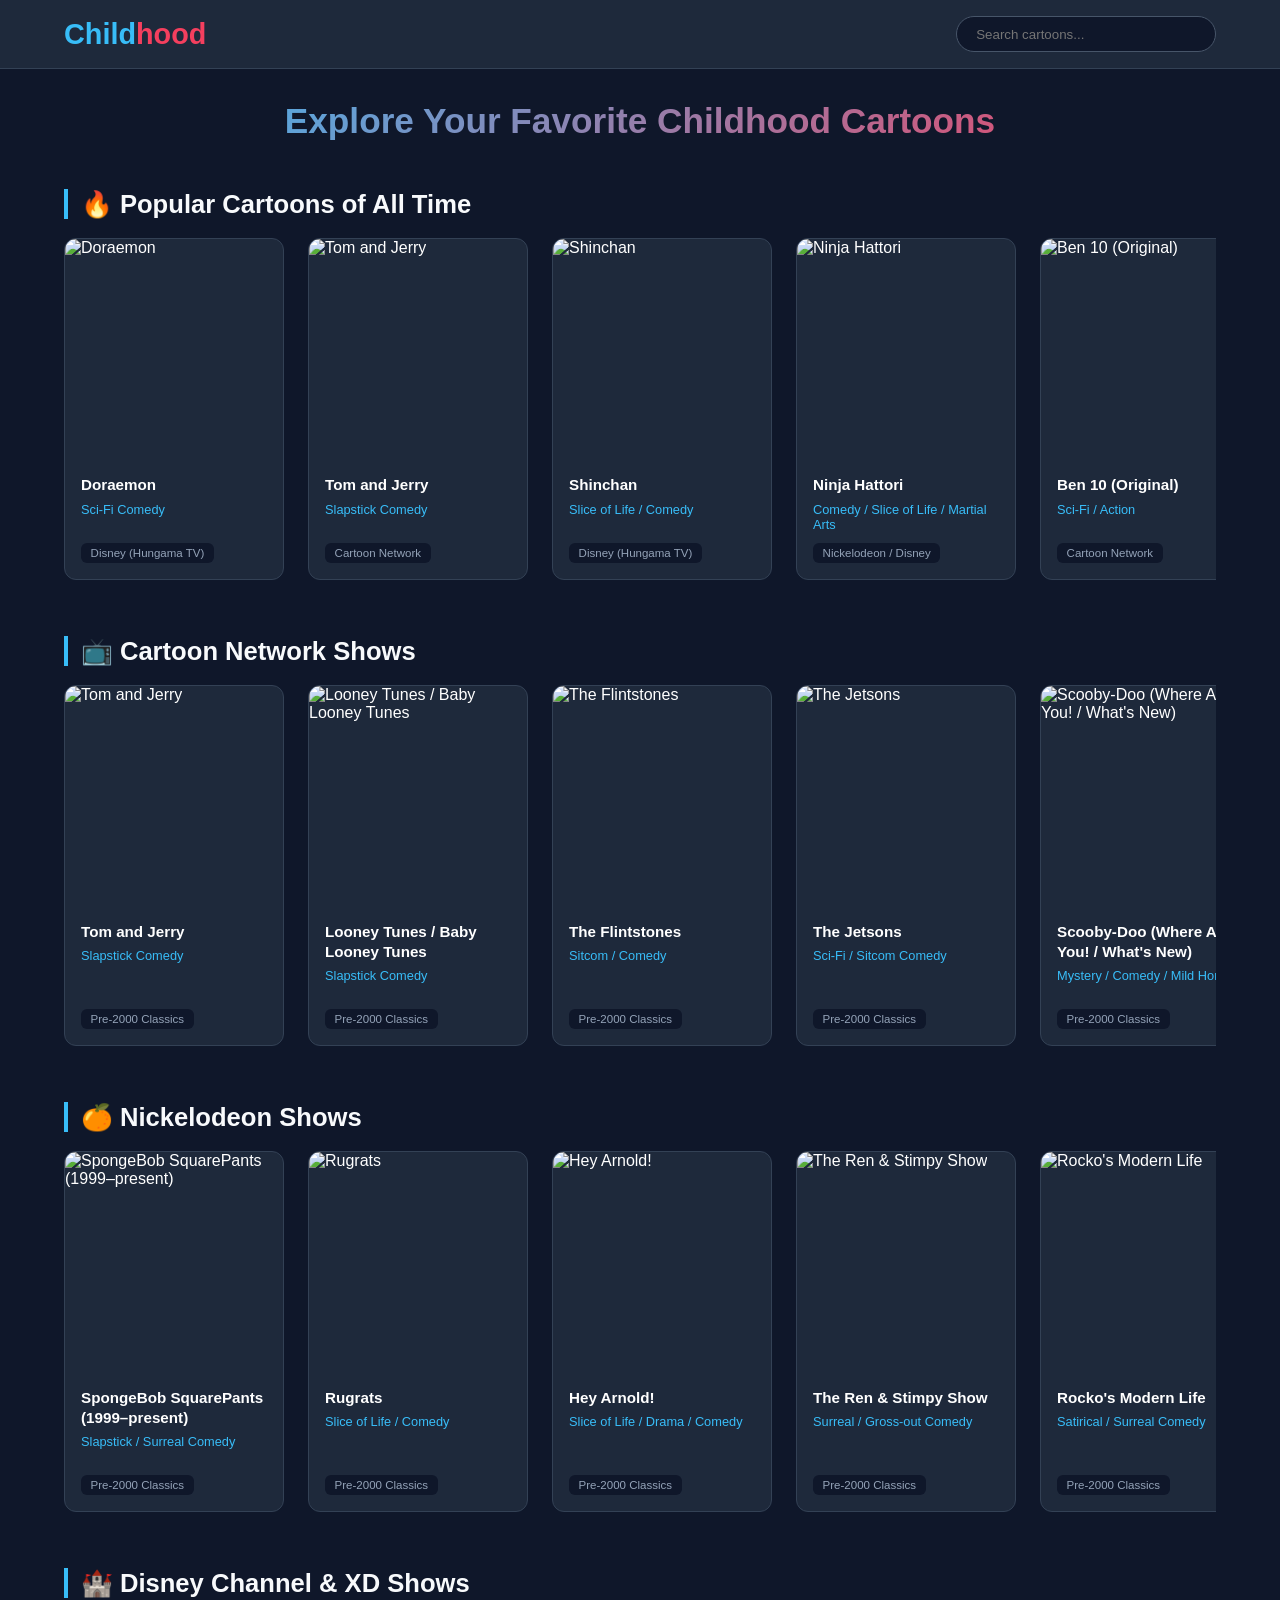
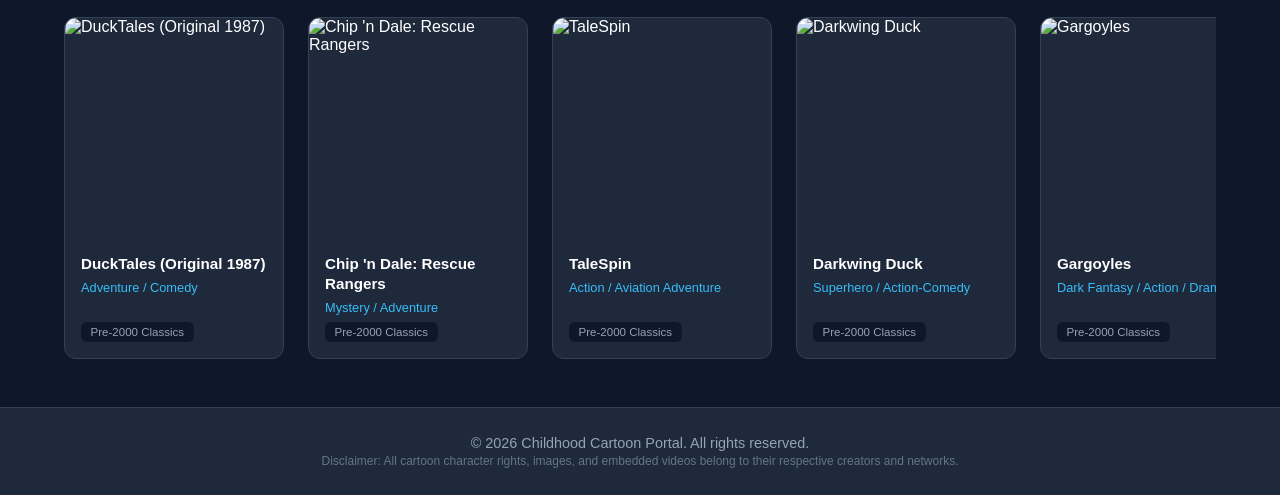
==== commit e6464e4e: "Update index and script and style styles" ====
--- a/index.html
+++ b/index.html
@@ -1,77 +1,69 @@
 <!DOCTYPE html>
 <html lang="en">
 <head>
-  <meta charset="UTF-8" />
-  <meta name="viewport" content="width=device-width, initial-scale=1.0" />
-  <title>Cartoon Stream</title>
-  <link rel="stylesheet" href="styles.css" />
-  <!-- Font Awesome for Play and Info Icons -->
-  <link rel="stylesheet" href="https://cdnjs.cloudflare.com/ajax/libs/font-awesome/6.4.0/css/all.min.css">
+    <meta charset="UTF-8">
+    <meta name="viewport" content="width=device-width, initial-scale=1.0">
+    <title>Childhood - Cartoon Portal</title>
+    <link rel="stylesheet" href="style.css">
+    <link href="https://fonts.googleapis.com/css2?family=Poppins:wght@300;400;600;700&display=swap" rel="stylesheet">
 </head>
 <body>
-    <!-- In doremon/index.html Header Navbar -->
-<header class="navbar netflix-nav">
-    <div class="logo">Child<span>hood</span></div>
-    <nav class="nav-links">
-        <!-- Back to Main Page Link -->
-        <a href="../index.html">← Back to Main Home</a>
-        <a href="#">TV Shows</a>
-        <a href="#">Cartoons</a>
-        <a href="#">New & Popular</a>
-        <a href="#">My List</a>
-    </nav>
-</header>
 
-  <!-- Top Navigation Bar -->
-  <header class="navbar">
-    <div class="nav-left">
-      <!-- Replaced Netflix logo with your website name -->
-      <h1 class="brand-logo" id="site-logo">CARTOON HUB</h1>
-      <nav class="nav-links">
-        <a href="#" class="active" onclick="filterCategory('all', event)">Home</a>
-        <a href="#" onclick="filterCategory('action', event)">Action</a>
-        <a href="#" onclick="filterCategory('comedy', event)">Comedy</a>
-        <a href="#" onclick="filterCategory('sci-fi', event)">Sci-Fi</a>
-        <a href="#" onclick="filterCategory('popular', event)">Popular</a>
-      </nav>
+    <!-- Header Navbar -->
+    <header class="navbar">
+        <div class="logo">Child<span>hood</span></div>
+        <div class="search-box">
+            <input type="text" id="searchInput" placeholder="Search cartoons..." onkeyup="handleSearch()">
+        </div>
+    </header>
+
+    <!-- Main Content Area -->
+    <main class="content-area">
+
+        <!-- Main Page Heading -->
+        <h1 class="main-heading">Explore Your Favorite Childhood Cartoons</h1>
+
+        <!-- Popular Cartoons Section -->
+        <section class="cartoon-section" id="section-popular">
+            <h2 class="section-title">🔥 Popular Cartoons of All Time</h2>
+            <div class="cartoon-grid" id="grid-popular"></div>
+        </section>
+
+        <!-- Cartoon Network Section -->
+        <section class="cartoon-section" id="section-cartoon-network">
+            <h2 class="section-title">📺 Cartoon Network Shows</h2>
+            <div class="cartoon-grid" id="grid-cartoon-network"></div>
+        </section>
+
+        <!-- Nickelodeon Section -->
+        <section class="cartoon-section" id="section-nickelodeon">
+            <h2 class="section-title">🍊 Nickelodeon Shows</h2>
+            <div class="cartoon-grid" id="grid-nickelodeon"></div>
+        </section>
+
+        <!-- Disney Section -->
+        <section class="cartoon-section" id="section-disney">
+            <h2 class="section-title">🏰 Disney Channel & XD Shows</h2>
+            <div class="cartoon-grid" id="grid-disney"></div>
+        </section>
+
+    </main>
+
+    <!-- Video Player Modal -->
+    <div id="videoModal" class="modal">
+        <div class="modal-content">
+            <span class="close-btn" onclick="closePlayer()">&times;</span>
+            <h2 id="playerTitle">Now Playing</h2>
+            <div class="video-container">
+                <iframe id="videoPlayer" src="" frameborder="0" allow="autoplay; encrypted-media" allowfullscreen></iframe>
+            </div>
+        </div>
     </div>
-  </header>
-
-  <!-- Hero / Featured Banner Area -->
-  <section class="hero-banner" id="hero-banner">
-    <div class="banner-overlay"></div>
-    <div class="hero-content">
-      <!-- Title of the currently selected cartoon -->
-      <h1 class="show-title" id="hero-title">Cartoon Title</h1>
-      
-      <!-- Ranking / Tag line -->
-      <div class="badge-ranking" id="hero-badge">#1 in Cartoons Today</div>
-      
-      <!-- Brief short summary -->
-      <p class="hero-description" id="hero-desc">
-        Short description about the cartoon episode or movie will appear here.
-      </p>
-
-      <!-- Action Buttons -->
-      <div class="hero-buttons">
-        <button class="btn btn-play" id="play-btn">
-          <i class="fa-solid fa-play"></i> Play
-        </button>
-        <button class="btn btn-info" id="info-btn">
-          <i class="fa-solid fa-circle-info"></i> More Info
-        </button>
-      </div>
-    </div>
-  </section>
-
-  <!-- Slider / Carousel Section -->
-  <main class="content-section">
-    <h2 class="section-title" id="section-heading">Popular on Cartoon Hub</h2>
-    <div class="cards-container" id="cards-container">
-      <!-- Dynamic cartoon thumbnails will be populated here by JavaScript -->
-    </div>
-  </main>
-
-  <script src="script.js"></script>
+<!-- Footer Section -->
+    <footer class="footer">
+        <p>&copy; 2026 Childhood Cartoon Portal. All rights reserved.</p>
+        <p class="footer-disclaimer">Disclaimer: All cartoon character rights, images, and embedded videos belong to their respective creators and networks.</p>
+    </footer>
+    <script src="script.js"></script>
 </body>
 </html>
--- a/style.css
+++ b/style.css
@@ -0,0 +1,283 @@
+* {
+    margin: 0;
+    padding: 0;
+    box-sizing: border-box;
+    font-family: 'Poppins', sans-serif;
+}
+
+body {
+    background-color: #0f172a;
+    color: #ffffff;
+    min-height: 100vh;
+    display: flex;
+    flex-direction: column;
+}
+
+/* Header Navbar */
+.navbar {
+    display: flex;
+    justify-content: space-between;
+    align-items: center;
+    padding: 1rem 5%;
+    background-color: #1e293b;
+    border-bottom: 1px solid #334155;
+    position: sticky;
+    top: 0;
+    z-index: 100;
+}
+
+.logo {
+    font-size: 1.8rem;
+    font-weight: 700;
+    color: #38bdf8;
+}
+
+.logo span {
+    color: #f43f5e;
+}
+
+.search-box input {
+    padding: 0.6rem 1.2rem;
+    border-radius: 20px;
+    border: 1px solid #475569;
+    background-color: #0f172a;
+    color: #fff;
+    outline: none;
+    width: 260px;
+    transition: width 0.3s ease, border-color 0.3s ease;
+}
+
+.search-box input:focus {
+    width: 320px;
+    border-color: #38bdf8;
+}
+
+/* Main Content Area */
+.content-area {
+    padding: 2rem 5%;
+    display: flex;
+    flex-direction: column;
+    gap: 2.5rem;
+}
+
+/* Main Top Heading Styling */
+.main-heading {
+    font-size: 2.2rem;
+    font-weight: 700;
+    color: #f8fafc;
+    text-align: center;
+    margin-bottom: 0.5rem;
+    background: linear-gradient(135deg, #38bdf8, #f43f5e);
+    -webkit-background-clip: text;
+    -webkit-text-fill-color: transparent;
+}
+
+.cartoon-section {
+    display: flex;
+    flex-direction: column;
+    gap: 1.2rem;
+}
+
+.section-title {
+    font-size: 1.6rem;
+    font-weight: 700;
+    border-left: 4px solid #38bdf8;
+    padding-left: 0.8rem;
+    color: #f8fafc;
+}
+
+/* Horizontal Scrolling Container */
+.cartoon-grid {
+    display: flex;
+    overflow-x: auto;
+    gap: 1.5rem;
+    padding-bottom: 1rem;
+    scroll-behavior: smooth;
+}
+
+/* Custom Scrollbar Styling */
+.cartoon-grid::-webkit-scrollbar {
+    height: 8px;
+}
+
+.cartoon-grid::-webkit-scrollbar-track {
+    background: #0f172a;
+    border-radius: 10px;
+}
+
+.cartoon-grid::-webkit-scrollbar-thumb {
+    background: #334155;
+    border-radius: 10px;
+}
+
+.cartoon-grid::-webkit-scrollbar-thumb:hover {
+    background: #38bdf8;
+}
+
+.card {
+    background-color: #1e293b;
+    border-radius: 12px;
+    overflow: hidden;
+    cursor: pointer;
+    border: 1px solid #334155;
+    transition: transform 0.25s ease, box-shadow 0.25s ease;
+    display: flex;
+    flex-direction: column;
+    flex: 0 0 220px;
+    width: 220px;
+}
+
+.card:hover {
+    transform: translateY(-6px);
+    box-shadow: 0 10px 20px rgba(0, 0, 0, 0.4);
+    border-color: #f43f5e;
+}
+
+.card-img-wrapper {
+    position: relative;
+    width: 100%;
+    height: 220px;
+    overflow: hidden;
+}
+
+.card-img-wrapper img {
+    width: 100%;
+    height: 100%;
+    object-fit: cover;
+    transition: transform 0.3s ease;
+}
+
+.card:hover .card-img-wrapper img {
+    transform: scale(1.05);
+}
+
+.play-overlay {
+    position: absolute;
+    top: 0;
+    left: 0;
+    width: 100%;
+    height: 100%;
+    background: rgba(15, 23, 42, 0.4);
+    display: flex;
+    justify-content: center;
+    align-items: center;
+    opacity: 0;
+    transition: opacity 0.3s ease;
+}
+
+.play-overlay span {
+    font-size: 2.5rem;
+    color: #ffffff;
+    filter: drop-shadow(0 2px 8px rgba(0,0,0,0.6));
+}
+
+.card:hover .play-overlay {
+    opacity: 1;
+}
+
+.card-info {
+    padding: 1rem;
+    display: flex;
+    flex-direction: column;
+    gap: 0.4rem;
+    flex: 1;
+}
+
+.card-info h3 {
+    font-size: 0.95rem;
+    font-weight: 600;
+    line-height: 1.3;
+}
+
+.card-info .genre {
+    font-size: 0.8rem;
+    color: #38bdf8;
+}
+
+.card-info .badge {
+    margin-top: auto;
+    font-size: 0.72rem;
+    color: #94a3b8;
+    background-color: #0f172a;
+    padding: 0.25rem 0.6rem;
+    border-radius: 6px;
+    display: inline-block;
+    align-self: flex-start;
+}
+
+.no-results {
+    color: #94a3b8;
+    font-size: 0.95rem;
+    width: 100%;
+}
+
+/* Video Modal */
+.modal {
+    display: none;
+    position: fixed;
+    top: 0;
+    left: 0;
+    width: 100%;
+    height: 100%;
+    background-color: rgba(0, 0, 0, 0.85);
+    z-index: 1000;
+    justify-content: center;
+    align-items: center;
+}
+
+.modal-content {
+    background-color: #1e293b;
+    padding: 1.5rem;
+    border-radius: 12px;
+    width: 90%;
+    max-width: 800px;
+    position: relative;
+}
+
+.close-btn {
+    position: absolute;
+    top: 10px;
+    right: 20px;
+    font-size: 2rem;
+    cursor: pointer;
+    color: #cbd5e1;
+}
+
+.close-btn:hover {
+    color: #f43f5e;
+}
+
+.video-container {
+    position: relative;
+    padding-bottom: 56.25%;
+    height: 0;
+    margin-top: 1rem;
+}
+
+.video-container iframe {
+    position: absolute;
+    top: 0;
+    left: 0;
+    width: 100%;
+    height: 100%;
+    border-radius: 8px;
+}
+/* Footer Styling */
+.footer {
+    background-color: #1e293b;
+    border-top: 1px solid #334155;
+    text-align: center;
+    padding: 1.5rem 5%;
+    margin-top: auto;
+    font-size: 0.9rem;
+    color: #94a3b8;
+}
+
+.footer p {
+    margin: 0.2rem 0;
+}
+
+.footer-disclaimer {
+    font-size: 0.75rem;
+    color: #64748b;
+}
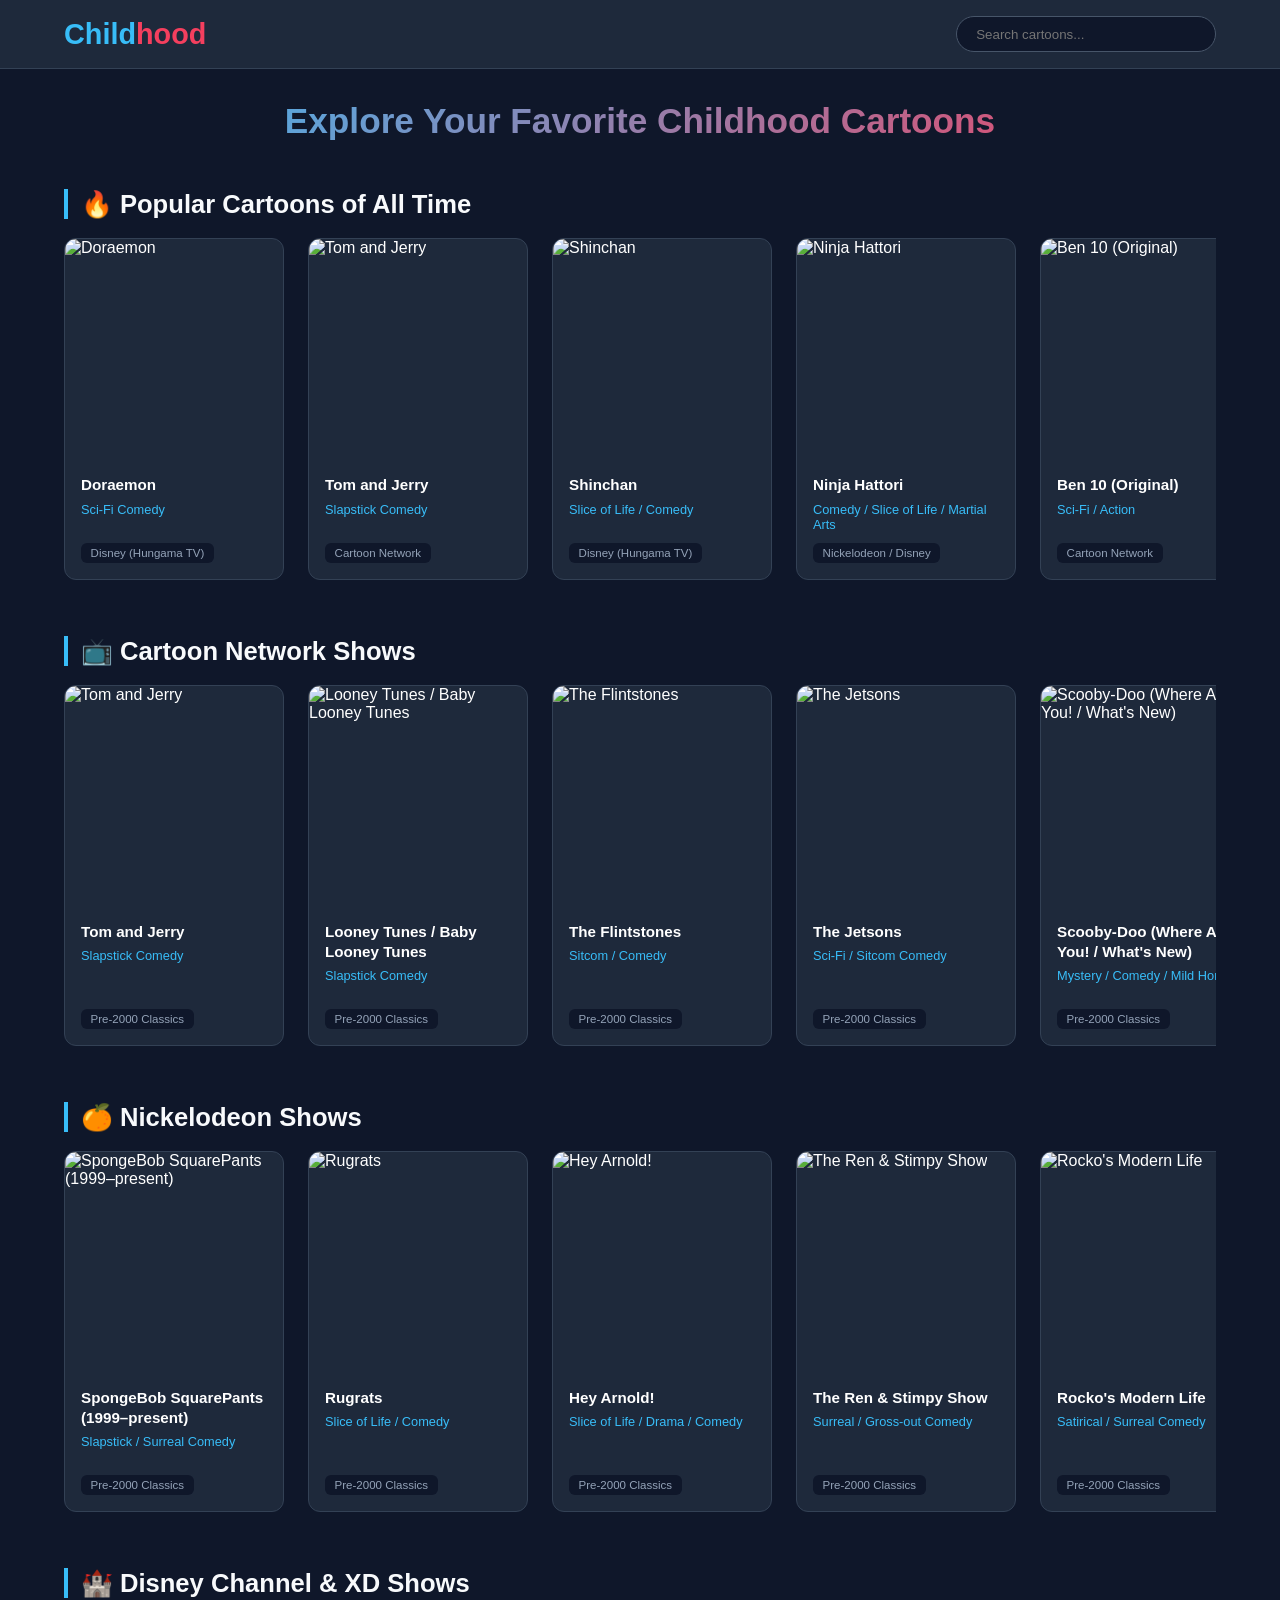
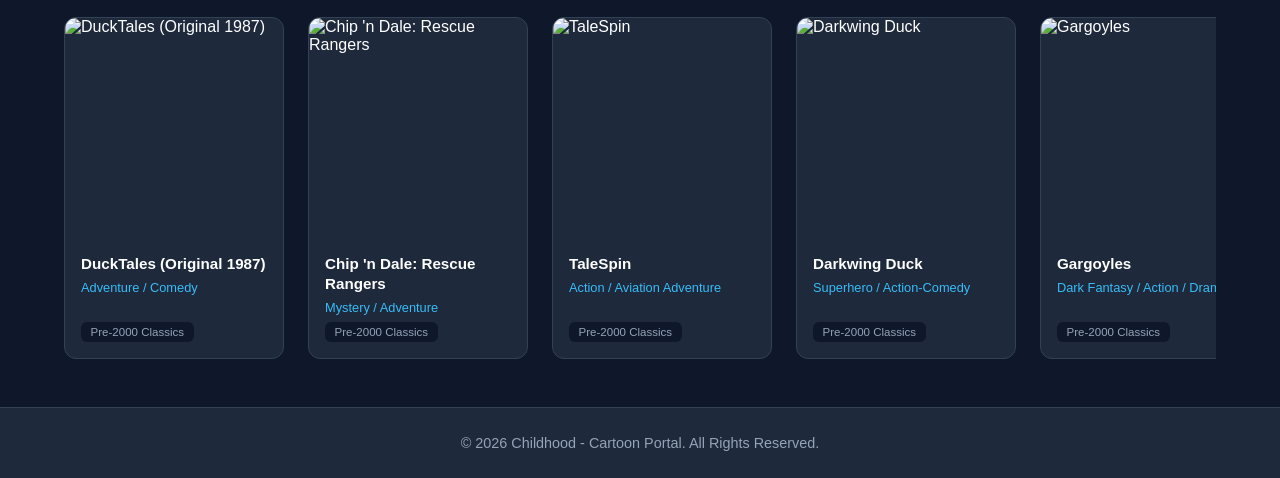
==== commit 93096fb5: "Update index and script and style styles" ====
--- a/index.html
+++ b/index.html
@@ -20,7 +20,7 @@
     <!-- Main Content Area -->
     <main class="content-area">
 
-        <!-- Main Page Heading -->
+        <!-- Added Main Heading -->
         <h1 class="main-heading">Explore Your Favorite Childhood Cartoons</h1>
 
         <!-- Popular Cartoons Section -->
@@ -59,10 +59,9 @@
             </div>
         </div>
     </div>
-<!-- Footer Section -->
+     <!-- Footer -->
     <footer class="footer">
-        <p>&copy; 2026 Childhood Cartoon Portal. All rights reserved.</p>
-        <p class="footer-disclaimer">Disclaimer: All cartoon character rights, images, and embedded videos belong to their respective creators and networks.</p>
+        <p>&copy; 2026 Childhood - Cartoon Portal. All Rights Reserved.</p>
     </footer>
     <script src="script.js"></script>
 </body>
--- a/style.css
+++ b/style.css
@@ -259,7 +259,280 @@
     top: 0;
     left: 0;
     width: 100%;
-    height: 100%;
+    height: 100%;* {
+    margin: 0;
+    padding: 0;
+    box-sizing: border-box;
+    font-family: 'Poppins', sans-serif;
+}
+
+body {
+    background-color: #0f172a;
+    color: #ffffff;
+    min-height: 100vh;
+    display: flex;
+    flex-direction: column;
+}
+
+/* Header Navbar */
+.navbar {
+    display: flex;
+    justify-content: space-between;
+    align-items: center;
+    padding: 1rem 5%;
+    background-color: #1e293b;
+    border-bottom: 1px solid #334155;
+    position: sticky;
+    top: 0;
+    z-index: 100;
+}
+
+.logo {
+    font-size: 1.8rem;
+    font-weight: 700;
+    color: #38bdf8;
+}
+
+.logo span {
+    color: #f43f5e;
+}
+
+.search-box input {
+    padding: 0.6rem 1.2rem;
+    border-radius: 20px;
+    border: 1px solid #475569;
+    background-color: #0f172a;
+    color: #fff;
+    outline: none;
+    width: 260px;
+    transition: width 0.3s ease, border-color 0.3s ease;
+}
+
+.search-box input:focus {
+    width: 320px;
+    border-color: #38bdf8;
+}
+
+/* Main Content Area */
+.content-area {
+    padding: 2rem 5%;
+    display: flex;
+    flex-direction: column;
+    gap: 2.5rem;
+}
+
+/* Main Top Heading Styling */
+.main-heading {
+    font-size: 2.2rem;
+    font-weight: 700;
+    color: #f8fafc;
+    text-align: center;
+    margin-bottom: 0.5rem;
+    background: linear-gradient(135deg, #38bdf8, #f43f5e);
+    -webkit-background-clip: text;
+    -webkit-text-fill-color: transparent;
+}
+
+.cartoon-section {
+    display: flex;
+    flex-direction: column;
+    gap: 1.2rem;
+}
+
+.section-title {
+    font-size: 1.6rem;
+    font-weight: 700;
+    border-left: 4px solid #38bdf8;
+    padding-left: 0.8rem;
+    color: #f8fafc;
+}
+
+/* Horizontal Scrolling Container */
+.cartoon-grid {
+    display: flex;
+    overflow-x: auto;
+    gap: 1.5rem;
+    padding-bottom: 1rem;
+    scroll-behavior: smooth;
+}
+
+/* Custom Scrollbar Styling */
+.cartoon-grid::-webkit-scrollbar {
+    height: 8px;
+}
+
+.cartoon-grid::-webkit-scrollbar-track {
+    background: #0f172a;
+    border-radius: 10px;
+}
+
+.cartoon-grid::-webkit-scrollbar-thumb {
+    background: #334155;
+    border-radius: 10px;
+}
+
+.cartoon-grid::-webkit-scrollbar-thumb:hover {
+    background: #38bdf8;
+}
+
+.card {
+    background-color: #1e293b;
+    border-radius: 12px;
+    overflow: hidden;
+    cursor: pointer;
+    border: 1px solid #334155;
+    transition: transform 0.25s ease, box-shadow 0.25s ease;
+    display: flex;
+    flex-direction: column;
+    flex: 0 0 220px;
+    width: 220px;
+}
+
+.card:hover {
+    transform: translateY(-6px);
+    box-shadow: 0 10px 20px rgba(0, 0, 0, 0.4);
+    border-color: #f43f5e;
+}
+
+.card-img-wrapper {
+    position: relative;
+    width: 100%;
+    height: 220px;
+    overflow: hidden;
+}
+
+.card-img-wrapper img {
+    width: 100%;
+    height: 100%;
+    object-fit: cover;
+    transition: transform 0.3s ease;
+}
+
+.card:hover .card-img-wrapper img {
+    transform: scale(1.05);
+}
+
+.play-overlay {
+    position: absolute;
+    top: 0;
+    left: 0;
+    width: 100%;
+    height: 100%;
+    background: rgba(15, 23, 42, 0.4);
+    display: flex;
+    justify-content: center;
+    align-items: center;
+    opacity: 0;
+    transition: opacity 0.3s ease;
+}
+
+.play-overlay span {
+    font-size: 2.5rem;
+    color: #ffffff;
+    filter: drop-shadow(0 2px 8px rgba(0,0,0,0.6));
+}
+
+.card:hover .play-overlay {
+    opacity: 1;
+}
+
+.card-info {
+    padding: 1rem;
+    display: flex;
+    flex-direction: column;
+    gap: 0.4rem;
+    flex: 1;
+}
+
+.card-info h3 {
+    font-size: 0.95rem;
+    font-weight: 600;
+    line-height: 1.3;
+}
+
+.card-info .genre {
+    font-size: 0.8rem;
+    color: #38bdf8;
+}
+
+.card-info .badge {
+    margin-top: auto;
+    font-size: 0.72rem;
+    color: #94a3b8;
+    background-color: #0f172a;
+    padding: 0.25rem 0.6rem;
+    border-radius: 6px;
+    display: inline-block;
+    align-self: flex-start;
+}
+
+.no-results {
+    color: #94a3b8;
+    font-size: 0.95rem;
+    width: 100%;
+}
+
+/* Video Modal */
+.modal {
+    display: none;
+    position: fixed;
+    top: 0;
+    left: 0;
+    width: 100%;
+    height: 100%;
+    background-color: rgba(0, 0, 0, 0.85);
+    z-index: 1000;
+    justify-content: center;
+    align-items: center;
+}
+
+.modal-content {
+    background-color: #1e293b;
+    padding: 1.5rem;
+    border-radius: 12px;
+    width: 90%;
+    max-width: 800px;
+    position: relative;
+}
+
+.close-btn {
+    position: absolute;
+    top: 10px;
+    right: 20px;
+    font-size: 2rem;
+    cursor: pointer;
+    color: #cbd5e1;
+}
+
+.close-btn:hover {
+    color: #f43f5e;
+}
+
+.video-container {
+    position: relative;
+    padding-bottom: 56.25%;
+    height: 0;
+    margin-top: 1rem;
+}
+
+.video-container iframe {
+    position: absolute;
+    top: 0;
+    left: 0;
+    width: 100%;
+    height: 100%;
+    border-radius: 8px;
+}
+/* Footer */
+.footer {
+    text-align: center;
+    padding: 1.5rem 5%;
+    background-color: #1e293b;
+    border-top: 1px solid #334155;
+    color: #94a3b8;
+    font-size: 0.9rem;
+    margin-top: auto;
+}
     border-radius: 8px;
 }
 /* Footer Styling */
